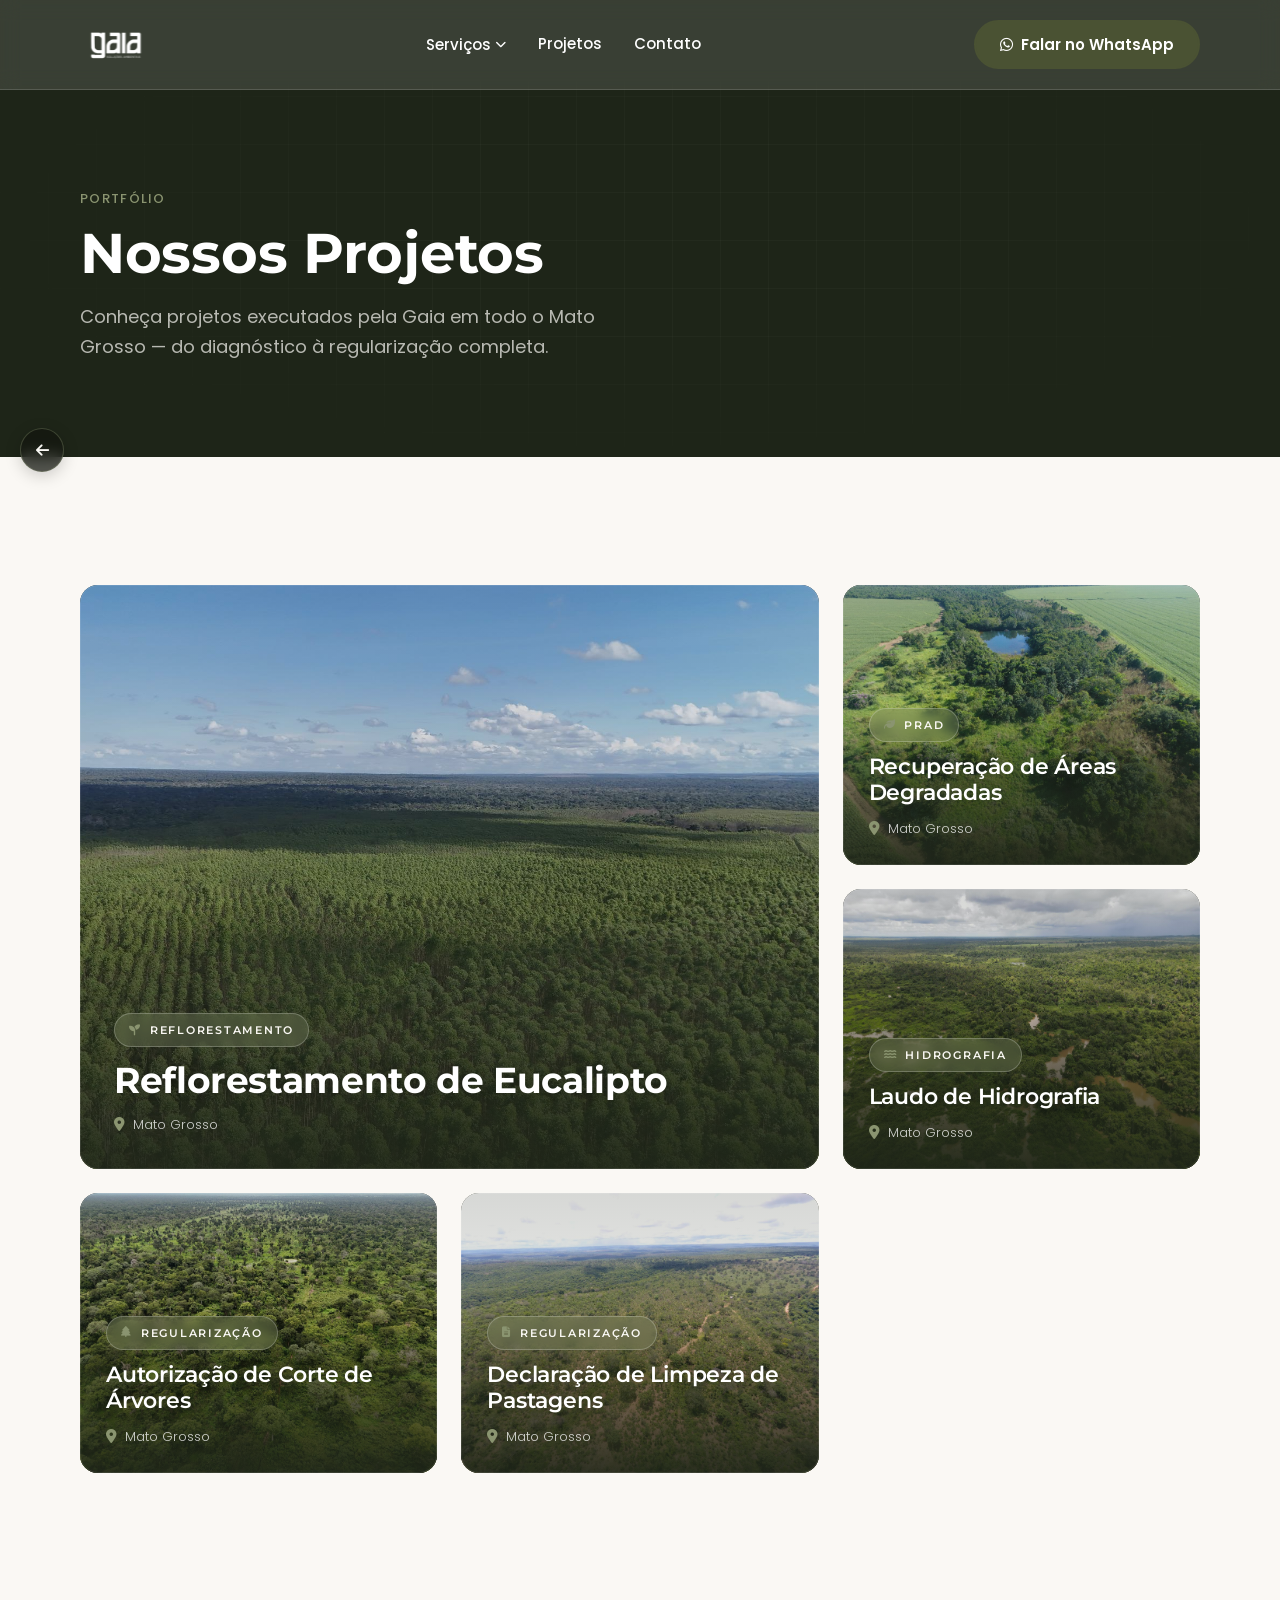
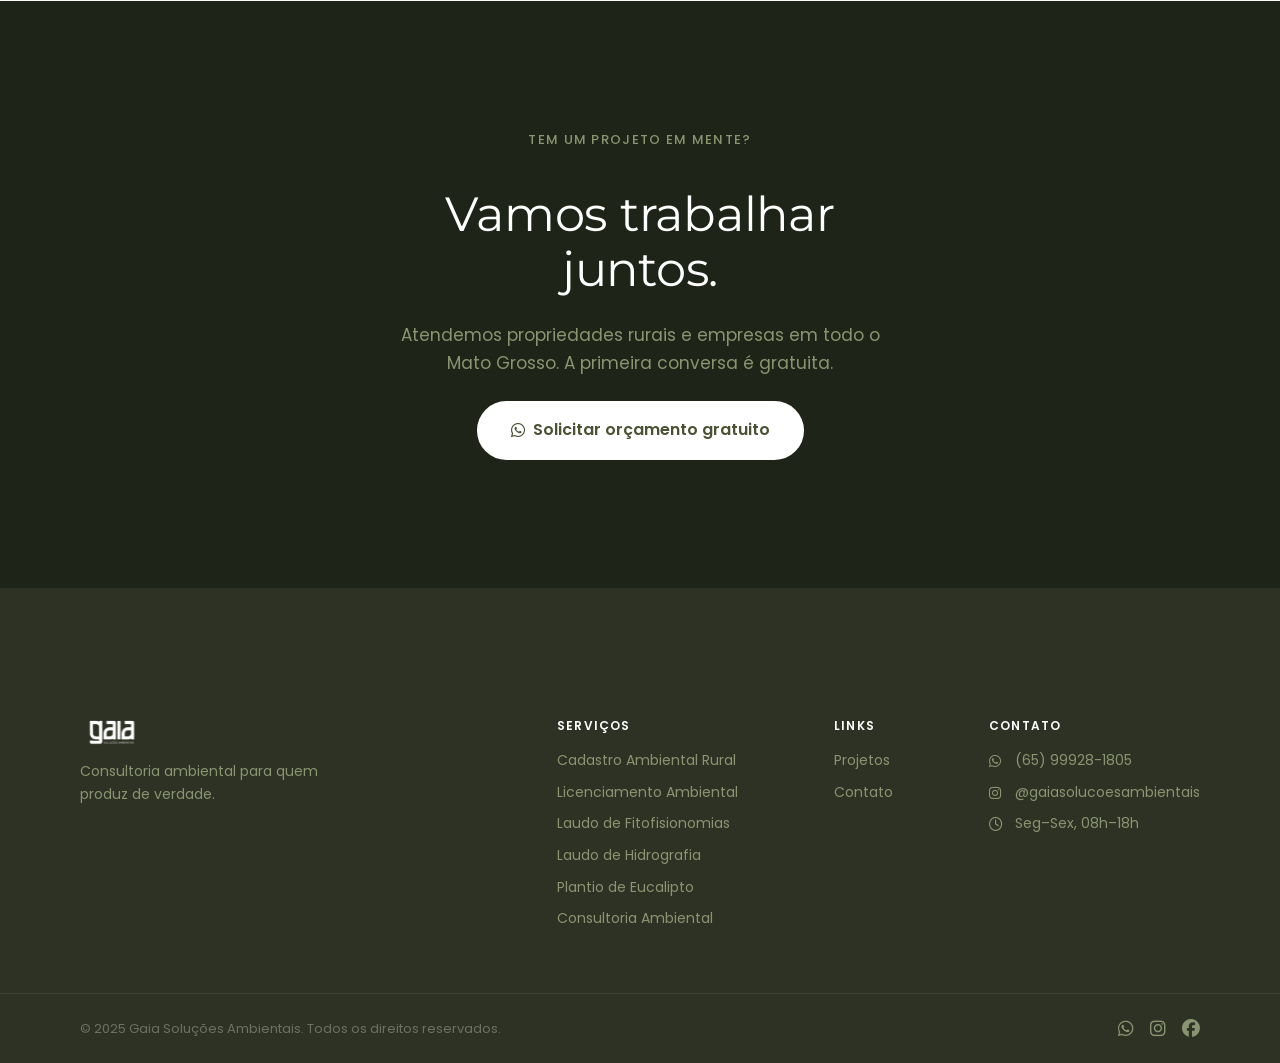
==== projetos/index.html @ d5e7cc8a "Projetos: botão flutuante de voltar em todas as páginas de projeto Co-Authored-By: Claude Sonnet 4.6" ====
<!DOCTYPE html>
<html lang="pt-br">
<head>
  <meta charset="UTF-8">
  <meta name="viewport" content="width=device-width, initial-scale=1.0">
  <meta name="description" content="Projetos executados pela Gaia Soluções Ambientais — CAR, PRAD, laudos, reflorestamento e licenciamento ambiental em Mato Grosso.">
  <title>Projetos — Gaia Soluções Ambientais</title>

  <link rel="preconnect" href="https://fonts.googleapis.com">
  <link rel="preconnect" href="https://fonts.gstatic.com" crossorigin>
  <link href="https://unpkg.com/aos@2.3.1/dist/aos.css" rel="stylesheet">
  <link rel="stylesheet" href="https://cdnjs.cloudflare.com/ajax/libs/font-awesome/6.5.0/css/all.min.css">
  <link rel="stylesheet" href="../Css/fonts.css">
  <link rel="stylesheet" href="../Css/variables.css">
  <link rel="stylesheet" href="../Css/style.css">
  <link rel="stylesheet" href="../Css/responsivo.css">
  <link rel="stylesheet" href="projeto.css">
  <link rel="icon" href="../Imagens/Logo/favicon.png" type="image/png">
</head>
<body>

  <a href="/#projetos" class="btn-back" id="btnBack" aria-label="Voltar"><i class="fa-solid fa-arrow-left"></i></a>

  <!-- NAVBAR -->
  <header class="navbar" id="navbar">
    <div class="navbar__container">
      <a href="../" class="navbar__logo" aria-label="Gaia Soluções Ambientais — página inicial">
        <img src="../Imagens/Logo/Logo Branca - Svg.svg" alt="Gaia Soluções Ambientais" class="navbar__logo-img">
      </a>
      <nav class="navbar__nav" aria-label="Navegação principal">
        <ul class="navbar__links">
          <li class="navbar__item navbar__item--dropdown">
            <button class="navbar__link navbar__link--dropdown" aria-expanded="false" aria-haspopup="true">
              Serviços <i class="fa-solid fa-chevron-down navbar__chevron" aria-hidden="true"></i>
            </button>
            <ul class="navbar__dropdown" role="menu">
              <li><a href="https://wa.me/5565999281805?text=Ol%C3%A1!%20Gostaria%20de%20solicitar%20um%20or%C3%A7amento%20para%20Cadastro%20Ambiental%20Rural." class="navbar__dropdown-link" role="menuitem" target="_blank" rel="noopener noreferrer">Cadastro Ambiental Rural</a></li>
              <li><a href="https://wa.me/5565999281805?text=Ol%C3%A1!%20Gostaria%20de%20solicitar%20um%20or%C3%A7amento%20para%20Licenciamento%20Ambiental." class="navbar__dropdown-link" role="menuitem" target="_blank" rel="noopener noreferrer">Licenciamento Ambiental</a></li>
              <li><a href="https://wa.me/5565999281805?text=Ol%C3%A1!%20Gostaria%20de%20solicitar%20um%20or%C3%A7amento%20para%20Laudo%20de%20Fitofisionomias." class="navbar__dropdown-link" role="menuitem" target="_blank" rel="noopener noreferrer">Laudo de Fitofisionomias</a></li>
              <li><a href="https://wa.me/5565999281805?text=Ol%C3%A1!%20Gostaria%20de%20solicitar%20um%20or%C3%A7amento%20para%20Laudo%20de%20Hidrografia." class="navbar__dropdown-link" role="menuitem" target="_blank" rel="noopener noreferrer">Laudo de Hidrografia</a></li>
              <li><a href="https://wa.me/5565999281805?text=Ol%C3%A1!%20Gostaria%20de%20solicitar%20um%20or%C3%A7amento%20para%20Plantio%20de%20Eucalipto." class="navbar__dropdown-link" role="menuitem" target="_blank" rel="noopener noreferrer">Plantio de Eucalipto</a></li>
              <li><a href="https://wa.me/5565999281805?text=Ol%C3%A1!%20Gostaria%20de%20solicitar%20um%20or%C3%A7amento%20para%20Consultoria%20Ambiental." class="navbar__dropdown-link" role="menuitem" target="_blank" rel="noopener noreferrer">Consultoria Ambiental</a></li>
            </ul>
          </li>
          <li class="navbar__item"><a href="/projetos/" class="navbar__link">Projetos</a></li>
          <li class="navbar__item"><a href="../contato/" class="navbar__link">Contato</a></li>
        </ul>
      </nav>
      <div class="navbar__actions">
        <a href="https://wa.me/5565999281805?text=Ol%C3%A1!%20Vim%20pelo%20site%20e%20gostaria%20de%20falar%20com%20um%20especialista."
           class="btn btn--primary navbar__cta" target="_blank" rel="noopener noreferrer" aria-label="Falar com especialista no WhatsApp">
          <i class="fa-brands fa-whatsapp" aria-hidden="true"></i> Falar no WhatsApp
        </a>
        <button class="navbar__mobile-btn" id="menuBtn" aria-label="Abrir menu" aria-expanded="false">
          <i class="fa-solid fa-bars" aria-hidden="true"></i>
        </button>
      </div>
    </div>
  </header>

  <!-- MOBILE MENU -->
  <div class="mobile-menu" id="mobileMenu" aria-hidden="true" role="dialog" aria-label="Menu de navegação">
    <div class="mobile-menu__header">
      <img src="../Imagens/Logo/Logo Branca - Svg.svg" alt="Gaia Soluções Ambientais" class="mobile-menu__logo">
      <button class="mobile-menu__close" id="closeBtn" aria-label="Fechar menu">
        <i class="fa-solid fa-xmark" aria-hidden="true"></i>
      </button>
    </div>
    <nav class="mobile-menu__nav">
      <ul class="mobile-menu__links">
        <li><a href="../" class="mobile-menu__link">Início</a></li>
        <li>
          <span class="mobile-menu__group-label">Serviços</span>
          <ul class="mobile-menu__sublinks">
            <li><a href="https://wa.me/5565999281805?text=Ol%C3%A1!%20Gostaria%20de%20solicitar%20um%20or%C3%A7amento%20para%20Cadastro%20Ambiental%20Rural." class="mobile-menu__sublink" target="_blank" rel="noopener noreferrer">Cadastro Ambiental Rural</a></li>
            <li><a href="https://wa.me/5565999281805?text=Ol%C3%A1!%20Gostaria%20de%20solicitar%20um%20or%C3%A7amento%20para%20Licenciamento%20Ambiental." class="mobile-menu__sublink" target="_blank" rel="noopener noreferrer">Licenciamento Ambiental</a></li>
            <li><a href="https://wa.me/5565999281805?text=Ol%C3%A1!%20Gostaria%20de%20solicitar%20um%20or%C3%A7amento%20para%20Laudo%20de%20Fitofisionomias." class="mobile-menu__sublink" target="_blank" rel="noopener noreferrer">Laudo de Fitofisionomias</a></li>
            <li><a href="https://wa.me/5565999281805?text=Ol%C3%A1!%20Gostaria%20de%20solicitar%20um%20or%C3%A7amento%20para%20Laudo%20de%20Hidrografia." class="mobile-menu__sublink" target="_blank" rel="noopener noreferrer">Laudo de Hidrografia</a></li>
            <li><a href="https://wa.me/5565999281805?text=Ol%C3%A1!%20Gostaria%20de%20solicitar%20um%20or%C3%A7amento%20para%20Plantio%20de%20Eucalipto." class="mobile-menu__sublink" target="_blank" rel="noopener noreferrer">Plantio de Eucalipto</a></li>
            <li><a href="https://wa.me/5565999281805?text=Ol%C3%A1!%20Gostaria%20de%20solicitar%20um%20or%C3%A7amento%20para%20Consultoria%20Ambiental." class="mobile-menu__sublink" target="_blank" rel="noopener noreferrer">Consultoria Ambiental</a></li>
          </ul>
        </li>
        <li><a href="/projetos/" class="mobile-menu__link">Projetos</a></li>
        <li><a href="../contato/" class="mobile-menu__link">Contato</a></li>
      </ul>
    </nav>
    <div class="mobile-menu__footer">
      <a href="https://wa.me/5565999281805?text=Ol%C3%A1!%20Vim%20pelo%20site%20e%20gostaria%20de%20falar%20com%20um%20especialista."
         class="btn btn--primary mobile-menu__cta" target="_blank" rel="noopener noreferrer">
        <i class="fa-brands fa-whatsapp" aria-hidden="true"></i> Falar no WhatsApp
      </a>
    </div>
  </div>
  <div class="overlay" id="overlay" aria-hidden="true"></div>

  <main>

    <!-- HERO DA PÁGINA -->
    <section class="page-hero" aria-label="Projetos">
      <div class="container page-hero__content">
        <p class="overline overline--light" data-aos="fade-down">Portfólio</p>
        <h1 class="page-hero__title" data-aos="fade-up" data-aos-delay="100">Nossos Projetos</h1>
        <p class="page-hero__sub" data-aos="fade-up" data-aos-delay="200">Conheça projetos executados pela Gaia em todo o Mato Grosso — do diagnóstico à regularização completa.</p>
      </div>
    </section>

    <!-- GRID DE PROJETOS -->
    <section class="projetos-pg" aria-label="Todos os projetos">
      <div class="container">

        <div class="projetos-pg__grid">

          <a href="reflorestamento-eucalipto/" class="proj-card proj-card--featured" data-aos="fade-up">
            <img class="proj-card__img"
                 src="../Imagens/Imagens Fornecidas/Levantamento Circunstaciado - Reflorestamento de Eucalipto.jpg"
                 alt="Levantamento Circunstaciado — Reflorestamento de Eucalipto"
                 loading="lazy">
            <div class="proj-card__overlay" aria-hidden="true"></div>
            <span class="proj-card__arrow" aria-hidden="true"><i class="fa-solid fa-arrow-up-right"></i></span>
            <div class="proj-card__body">
              <span class="proj-card__badge"><i class="fa-solid fa-seedling" aria-hidden="true"></i>Reflorestamento</span>
              <h2 class="proj-card__name">Reflorestamento de Eucalipto</h2>
              <span class="proj-card__loc"><i class="fa-solid fa-location-dot" aria-hidden="true"></i>Mato Grosso</span>
            </div>
          </a>

          <a href="recuperacao-areas-degradadas/" class="proj-card" data-aos="fade-up" data-aos-delay="80">
            <img class="proj-card__img"
                 src="../Imagens/Imagens Fornecidas/Recuperação de Áreas Degradadas.jpeg"
                 alt="Recuperação de Áreas Degradadas"
                 loading="lazy">
            <div class="proj-card__overlay" aria-hidden="true"></div>
            <span class="proj-card__arrow" aria-hidden="true"><i class="fa-solid fa-arrow-up-right"></i></span>
            <div class="proj-card__body">
              <span class="proj-card__badge"><i class="fa-solid fa-leaf" aria-hidden="true"></i>PRAD</span>
              <h2 class="proj-card__name">Recuperação de Áreas Degradadas</h2>
              <span class="proj-card__loc"><i class="fa-solid fa-location-dot" aria-hidden="true"></i>Mato Grosso</span>
            </div>
          </a>

          <a href="laudo-hidrografia/" class="proj-card" data-aos="fade-up" data-aos-delay="160">
            <img class="proj-card__img"
                 src="../Imagens/Imagens Fornecidas/Laudo de hidrografias.JPG"
                 alt="Laudo de Hidrografia"
                 loading="lazy">
            <div class="proj-card__overlay" aria-hidden="true"></div>
            <span class="proj-card__arrow" aria-hidden="true"><i class="fa-solid fa-arrow-up-right"></i></span>
            <div class="proj-card__body">
              <span class="proj-card__badge"><i class="fa-solid fa-water" aria-hidden="true"></i>Hidrografia</span>
              <h2 class="proj-card__name">Laudo de Hidrografia</h2>
              <span class="proj-card__loc"><i class="fa-solid fa-location-dot" aria-hidden="true"></i>Mato Grosso</span>
            </div>
          </a>

          <a href="autorizacao-corte-arvores/" class="proj-card" data-aos="fade-up" data-aos-delay="240">
            <img class="proj-card__img"
                 src="../Imagens/Imagens Fornecidas/Autorização de Corte de Árvores Isoladas.JPG"
                 alt="Autorização de Corte de Árvores Isoladas"
                 loading="lazy">
            <div class="proj-card__overlay" aria-hidden="true"></div>
            <span class="proj-card__arrow" aria-hidden="true"><i class="fa-solid fa-arrow-up-right"></i></span>
            <div class="proj-card__body">
              <span class="proj-card__badge"><i class="fa-solid fa-tree" aria-hidden="true"></i>Regularização</span>
              <h2 class="proj-card__name">Autorização de Corte de Árvores</h2>
              <span class="proj-card__loc"><i class="fa-solid fa-location-dot" aria-hidden="true"></i>Mato Grosso</span>
            </div>
          </a>

          <a href="declaracao-limpeza-pastagens/" class="proj-card" data-aos="fade-up" data-aos-delay="320">
            <img class="proj-card__img"
                 src="../Imagens/Imagens Fornecidas/Declaração de Limpeza de Pastagens.JPG"
                 alt="Declaração de Limpeza de Pastagens"
                 loading="lazy">
            <div class="proj-card__overlay" aria-hidden="true"></div>
            <span class="proj-card__arrow" aria-hidden="true"><i class="fa-solid fa-arrow-up-right"></i></span>
            <div class="proj-card__body">
              <span class="proj-card__badge"><i class="fa-solid fa-file-lines" aria-hidden="true"></i>Regularização</span>
              <h2 class="proj-card__name">Declaração de Limpeza de Pastagens</h2>
              <span class="proj-card__loc"><i class="fa-solid fa-location-dot" aria-hidden="true"></i>Mato Grosso</span>
            </div>
          </a>

        </div>
      </div>
    </section>

    <!-- CTA -->
    <section class="cta-final" aria-label="Entre em contato">
      <div class="cta-final__bg" aria-hidden="true"></div>
      <div class="container cta-final__content" data-aos="fade-up">
        <p class="overline overline--light">Tem um projeto em mente?</p>
        <h2 class="cta-final__title">Vamos trabalhar<br>juntos.</h2>
        <p class="cta-final__sub">Atendemos propriedades rurais e empresas em todo o Mato Grosso. A primeira conversa é gratuita.</p>
        <a href="https://wa.me/5565999281805?text=Ol%C3%A1!%20Vim%20pelo%20site%20e%20gostaria%20de%20solicitar%20um%20or%C3%A7amento."
           class="btn btn--white btn--lg" target="_blank" rel="noopener noreferrer">
          <i class="fa-brands fa-whatsapp" aria-hidden="true"></i>
          Solicitar orçamento gratuito
        </a>
      </div>
    </section>

  </main>

  <!-- FOOTER -->
  <footer class="footer">
    <div class="container footer__container">
      <div class="footer__brand">
        <img src="../Imagens/Logo/Logo Branca - Svg.svg" alt="Gaia Soluções Ambientais" class="footer__logo">
        <p class="footer__brand-desc">Consultoria ambiental para quem produz de verdade.</p>
      </div>
      <nav class="footer__nav" aria-label="Links do rodapé">
        <div class="footer__col">
          <h4 class="footer__col-title">Serviços</h4>
          <ul class="footer__links">
            <li><a href="https://wa.me/5565999281805" class="footer__link">Cadastro Ambiental Rural</a></li>
            <li><a href="https://wa.me/5565999281805" class="footer__link">Licenciamento Ambiental</a></li>
            <li><a href="https://wa.me/5565999281805" class="footer__link">Laudo de Fitofisionomias</a></li>
            <li><a href="https://wa.me/5565999281805" class="footer__link">Laudo de Hidrografia</a></li>
            <li><a href="https://wa.me/5565999281805" class="footer__link">Plantio de Eucalipto</a></li>
            <li><a href="https://wa.me/5565999281805" class="footer__link">Consultoria Ambiental</a></li>
          </ul>
        </div>
        <div class="footer__col">
          <h4 class="footer__col-title">Links</h4>
          <ul class="footer__links">
            <li><a href="/projetos/" class="footer__link">Projetos</a></li>
            <li><a href="../contato/" class="footer__link">Contato</a></li>
          </ul>
        </div>
        <div class="footer__col">
          <h4 class="footer__col-title">Contato</h4>
          <ul class="footer__links">
            <li><a href="https://wa.me/5565999281805" class="footer__link" target="_blank" rel="noopener noreferrer"><i class="fa-brands fa-whatsapp"></i> (65) 99928-1805</a></li>
            <li><a href="https://instagram.com/gaiasolucoesambientais" class="footer__link" target="_blank" rel="noopener noreferrer"><i class="fa-brands fa-instagram"></i> @gaiasolucoesambientais</a></li>
            <li><span class="footer__link"><i class="fa-regular fa-clock"></i> Seg–Sex, 08h–18h</span></li>
          </ul>
        </div>
      </nav>
    </div>
    <div class="footer__bottom">
      <div class="container footer__bottom-container">
        <p class="footer__copy">© 2025 Gaia Soluções Ambientais. Todos os direitos reservados.</p>
        <div class="footer__social">
          <a href="https://wa.me/5565999281805" class="footer__social-link" aria-label="WhatsApp" target="_blank" rel="noopener noreferrer"><i class="fa-brands fa-whatsapp"></i></a>
          <a href="https://instagram.com/gaiasolucoesambientais" class="footer__social-link" aria-label="Instagram" target="_blank" rel="noopener noreferrer"><i class="fa-brands fa-instagram"></i></a>
          <a href="https://facebook.com/gaiasolucoesambientais" class="footer__social-link" aria-label="Facebook" target="_blank" rel="noopener noreferrer"><i class="fa-brands fa-facebook"></i></a>
        </div>
      </div>
    </div>
  </footer>

  <script src="https://unpkg.com/aos@2.3.1/dist/aos.js"></script>
  <script src="../Js/menu.js"></script>
  <script>
    var btnBack = document.getElementById('btnBack');
    if (btnBack && history.length > 1) {
      btnBack.addEventListener('click', function(e) { e.preventDefault(); history.back(); });
    }
    AOS.init({ duration: 800, easing: 'ease-out', once: true, offset: 60 });
    const navbar = document.getElementById('navbar');
    window.addEventListener('scroll', () => {
      navbar.classList.toggle('scrolled', window.scrollY > 80);
    }, { passive: true });
    const dropdownItem = document.querySelector('.navbar__item--dropdown');
    const dropdownBtn  = document.querySelector('.navbar__link--dropdown');
    if (dropdownBtn) {
      dropdownBtn.addEventListener('click', () => {
        const isOpen = dropdownItem.classList.toggle('open');
        dropdownBtn.setAttribute('aria-expanded', String(isOpen));
      });
      document.addEventListener('click', (e) => {
        if (!dropdownItem.contains(e.target)) {
          dropdownItem.classList.remove('open');
          dropdownBtn.setAttribute('aria-expanded', 'false');
        }
      });
    }
  </script>
</body>
</html>
---- Css/fonts.css ----
@import url('https://fonts.googleapis.com/css2?family=Montserrat:wght@400;600;700&family=Poppins:wght@400;500;600&display=swap');

/*
  --font-display: "Montserrat", system-ui, sans-serif;
  --font-body:    "Poppins", system-ui, sans-serif;
*/
---- Css/variables.css ----
:root {
  /* GREENS */
  --color-forest:  #1E2518;
  --color-deep:    #2E3224;
  --color-primary: #4A5233;
  --color-mid:     #5D6640;
  --color-sage:    #8A9470;

  /* WARM NEUTRALS */
  --color-stone: #FAF8F4;
  --color-sand:  #F0EBE1;
  --color-earth: #D4C9B8;
  --color-bark:  #77604B;

  /* FUNCTIONAL */
  --color-white: #FFFFFF;
  --color-ink:   #1A1A18;
  --color-mist:  #6B7163;

  /* TYPOGRAPHY */
  --font-display: "Montserrat", system-ui, sans-serif;
  --font-body:    "Poppins", system-ui, sans-serif;

  /* TYPE SCALE */
  --text-h1:   clamp(3.2rem, 5.5vw, 5.6rem);
  --text-h2:   clamp(2.8rem, 4vw, 4.8rem);
  --text-h3:   clamp(2rem, 3vw, 3.2rem);
  --text-h4:   clamp(1.6rem, 1.8vw, 2rem);
  --text-body: clamp(1.5rem, 1.6vw, 1.7rem);
  --text-sm:   1.3rem;
  --text-btn:  1.5rem;

  /* FONT WEIGHTS */
  --weight-regular:  400;
  --weight-medium:   500;
  --weight-semibold: 600;

  /* LINE HEIGHTS */
  --leading-display: 1.15;
  --leading-body:    1.65;
  --leading-ui:      1.4;

  /* LETTER SPACING */
  --tracking-tight:    -0.01em;
  --tracking-snug:     -0.005em;
  --tracking-overline:  0.10em;

  /* SPACING */
  --space-2xs: 0.4rem;
  --space-xs:  0.8rem;
  --space-sm:  1.2rem;
  --space-md:  1.6rem;
  --space-lg:  2.4rem;
  --space-xl:  3.2rem;
  --space-2xl: 4.8rem;
  --space-3xl: 6.4rem;
  --space-4xl: 9.6rem;
  --space-5xl: 12.8rem;

  /* LAYOUT */
  --container-max: 128rem;
  --container-pad: 2.4rem;

  /* BORDER RADIUS */
  --radius-sm:   0.4rem;
  --radius-md:   0.8rem;
  --radius-lg:   1.6rem;
  --radius-pill: 100rem;

  /* SHADOWS */
  --shadow-sm: 0 1px 3px rgba(30, 37, 24, 0.08), 0 1px 2px rgba(30, 37, 24, 0.06);
  --shadow-md: 0 4px 12px rgba(30, 37, 24, 0.10), 0 2px 4px rgba(30, 37, 24, 0.06);
  --shadow-lg: 0 10px 24px rgba(30, 37, 24, 0.12), 0 4px 6px rgba(30, 37, 24, 0.06);

  /* TRANSITIONS */
  --transition-fast: 150ms ease;
  --transition-base: 250ms ease;
  --transition-slow: 400ms ease;
}
---- Css/style.css ----
/* ===================================
   RESET & BASE
=================================== */
*, *::before, *::after {
  box-sizing: border-box;
  margin: 0;
  padding: 0;
}

html {
  font-size: 62.5%;
  scroll-behavior: smooth;
}

body {
  font-family: var(--font-body);
  font-size: var(--text-body);
  color: var(--color-ink);
  background-color: var(--color-white);
  line-height: var(--leading-body);
  -webkit-font-smoothing: antialiased;
  /* clip (em vez de hidden) evita que o body vire um container de scroll,
     o que quebrava o position:fixed do header em alguns navegadores mobile */
  overflow-x: clip;
}

body.no-scroll {
  overflow: hidden;
}

img {
  display: block;
  max-width: 100%;
}

ul, ol {
  list-style: none;
}

a {
  text-decoration: none;
  color: inherit;
}

button {
  border: none;
  background: none;
  cursor: pointer;
  font-family: inherit;
}

/* ===================================
   LAYOUT
=================================== */
.container {
  width: 100%;
  max-width: var(--container-max);
  margin-inline: auto;
  padding-inline: var(--container-pad);
}

/* ===================================
   UTILITIES
=================================== */
.overline {
  font-family: var(--font-body);
  font-size: 1.15rem;
  font-weight: var(--weight-medium);
  color: var(--color-mid);
  text-transform: uppercase;
  letter-spacing: var(--tracking-overline);
  display: block;
  margin-bottom: var(--space-sm);
}

.overline--light {
  color: var(--color-sage);
}

.section-header {
  margin-bottom: var(--space-3xl);
}

.section-header .overline {
  display: inline-flex;
  align-items: center;
  gap: 1rem;
  margin-bottom: 1.8rem;
}

.section-header .overline::before {
  content: "";
  width: 2.8rem;
  height: 2px;
  background: var(--color-sage);
  flex-shrink: 0;
}

.section-header h2 {
  font-family: var(--font-display);
  font-size: var(--text-h2);
  font-weight: var(--weight-regular);
  color: var(--color-deep);
  letter-spacing: var(--tracking-snug);
  line-height: var(--leading-display);
  margin-bottom: var(--space-md);
}

.section-header__sub {
  font-size: var(--text-body);
  color: var(--color-mist);
  line-height: var(--leading-body);
  max-width: 52rem;
}

/* ===================================
   BUTTONS
=================================== */
.btn {
  display: inline-flex;
  align-items: center;
  gap: var(--space-xs);
  font-family: var(--font-body);
  font-size: 1.4rem;
  font-weight: var(--weight-semibold);
  line-height: var(--leading-ui);
  border-radius: var(--radius-pill);
  padding: 1.1rem 2rem;
  cursor: pointer;
  transition:
    transform var(--transition-fast),
    box-shadow var(--transition-fast),
    background var(--transition-fast),
    border-color var(--transition-fast),
    color var(--transition-fast);
  white-space: nowrap;
  border: 2px solid transparent;
}

.btn:hover {
  transform: translateY(-2px);
}

.btn:active {
  transform: translateY(0);
}

.btn--primary {
  background: var(--color-primary);
  color: var(--color-white);
  border-color: var(--color-primary);
}

.btn--primary:hover {
  background: var(--color-deep);
  border-color: var(--color-deep);
  box-shadow: var(--shadow-md);
}

.btn--white {
  background: var(--color-white);
  color: var(--color-primary);
  border-color: var(--color-white);
}

.btn--white:hover {
  background: var(--color-stone);
  box-shadow: var(--shadow-md);
}

.btn--outline {
  background: transparent;
  color: var(--color-primary);
  border-color: var(--color-primary);
}

.btn--outline:hover {
  background: var(--color-primary);
  color: var(--color-white);
  box-shadow: var(--shadow-md);
}

.btn--lg {
  padding: 1.4rem 2.6rem;
  font-size: 1.5rem;
}

/* DS3: efeito shimmer metálico */
.btn--shimmer {
  position: relative;
  overflow: hidden;
}

.btn--shimmer::after {
  content: '';
  position: absolute;
  top: -50%;
  left: -60%;
  width: 30%;
  height: 200%;
  background: linear-gradient(
    to right,
    rgba(255, 255, 255, 0) 0%,
    rgba(255, 255, 255, 0.25) 50%,
    rgba(255, 255, 255, 0) 100%
  );
  transform: rotate(30deg);
  animation: shimmerSweep 4s infinite ease-in-out;
  pointer-events: none;
}

@keyframes shimmerSweep {
  0%   { left: -60%; }
  15%  { left: 130%; }
  100% { left: 130%; }
}

/* DS3: seta animada nos botões */
.btn--arrow-anim {
  display: inline-flex;
  align-items: center;
  gap: var(--space-xs);
}

.btn--arrow-anim i {
  transition: transform var(--transition-fast);
}

.btn--arrow-anim:hover i {
  transform: translateX(4px);
}

/* ===================================
   NAVBAR
=================================== */
.navbar {
  position: fixed;
  top: 0;
  left: 0;
  right: 0;
  z-index: 100;
  background: rgba(255, 255, 255, 0.12);
  backdrop-filter: blur(10px);
  -webkit-backdrop-filter: blur(10px);
  border-bottom: 1px solid rgba(255, 255, 255, 0.15);
  transition: background var(--transition-slow), box-shadow var(--transition-slow), border-color var(--transition-slow);
  /* Promove a barra para uma camada própria de GPU: repaint em sincronia
     com o scroll e evita o flicker/sumiço dos ícones sob o backdrop-filter */
  transform: translateZ(0);
  will-change: transform;
}

.navbar.scrolled {
  background: var(--color-deep);
  border-bottom-color: transparent;
  box-shadow: var(--shadow-md);
  /* Fundo já é opaco aqui — desligar o blur economiza GPU e remove o glitch */
  backdrop-filter: none;
  -webkit-backdrop-filter: none;
}

.navbar__container {
  display: flex;
  align-items: center;
  justify-content: space-between;
  padding: 2rem var(--container-pad);
  max-width: var(--container-max);
  margin-inline: auto;
}

.navbar__logo-img {
  height: 3.6rem;
  width: auto;
}

.navbar__nav {
  display: none;
}

.navbar__links {
  display: flex;
  align-items: center;
  gap: var(--space-xl);
}

.navbar__item {
  position: relative;
}

.navbar__link {
  font-size: 1.5rem;
  font-weight: var(--weight-medium);
  color: var(--color-white);
  cursor: pointer;
  display: flex;
  align-items: center;
  gap: var(--space-2xs);
  transition: color var(--transition-fast);
  background: none;
  border: none;
  padding: 0;
}

.navbar__link:hover {
  color: var(--color-sage);
}

.navbar__chevron {
  font-size: 1.1rem;
  transition: transform var(--transition-base);
}

.navbar__item--dropdown.open .navbar__chevron {
  transform: rotate(180deg);
}

.navbar__dropdown {
  position: absolute;
  top: 100%;
  left: 50%;
  transform: translateX(-50%) translateY(0.8rem);
  background: var(--color-white);
  border-radius: var(--radius-md);
  box-shadow: var(--shadow-lg);
  min-width: 26rem;
  opacity: 0;
  pointer-events: none;
  transition: opacity var(--transition-base), transform var(--transition-base);
  overflow: hidden;
  border: 1px solid var(--color-earth);
  padding-top: 1.6rem; /* espaço visual sem quebrar o hover */
}

.navbar__item--dropdown:hover .navbar__dropdown,
.navbar__item--dropdown.open .navbar__dropdown {
  opacity: 1;
  pointer-events: all;
  transform: translateX(-50%) translateY(0);
}

.navbar__item--dropdown:hover .navbar__chevron {
  transform: rotate(180deg);
}

.navbar__dropdown-link {
  display: block;
  padding: 1.2rem 2rem;
  font-size: 1.4rem;
  font-weight: var(--weight-medium);
  color: var(--color-ink);
  transition: background var(--transition-fast), color var(--transition-fast);
}

.navbar__dropdown-link:hover {
  background: var(--color-sand);
  color: var(--color-primary);
}

.navbar__dropdown li + li .navbar__dropdown-link {
  border-top: 1px solid var(--color-earth);
}

.navbar__actions {
  display: flex;
  align-items: center;
  gap: var(--space-md);
}

.navbar__mobile-btn {
  color: var(--color-white);
  font-size: 2.2rem;
  display: flex;
  align-items: center;
  justify-content: center;
  padding: var(--space-xs);
  transition: color var(--transition-fast);
}

.navbar__mobile-btn:hover {
  color: var(--color-sage);
}

.navbar__cta {
  display: none;
}

/* ===================================
   MOBILE MENU
=================================== */
.mobile-menu {
  position: fixed;
  top: 0;
  right: 0;
  bottom: 0;
  width: 85%;
  max-width: 36rem;
  background: var(--color-deep);
  z-index: 200;
  transform: translateX(100%);
  transition: transform var(--transition-slow);
  display: flex;
  flex-direction: column;
  overflow-y: auto;
}

.mobile-menu.active {
  transform: translateX(0);
}

.mobile-menu__header {
  display: flex;
  align-items: center;
  justify-content: space-between;
  padding: 2rem 2.4rem;
  border-bottom: 1px solid rgba(255, 255, 255, 0.08);
  flex-shrink: 0;
}

.mobile-menu__logo {
  height: 3.2rem;
  width: auto;
}

.mobile-menu__close {
  color: var(--color-white);
  font-size: 2rem;
  padding: var(--space-xs);
  display: flex;
  align-items: center;
  justify-content: center;
  border-radius: var(--radius-sm);
  transition: color var(--transition-fast);
}

.mobile-menu__close:hover {
  color: var(--color-sage);
}

.mobile-menu__nav {
  flex: 1;
  padding: var(--space-lg);
  overflow-y: auto;
}

.mobile-menu__links {
  display: flex;
  flex-direction: column;
  gap: var(--space-2xs);
}

.mobile-menu__link {
  font-size: 1.6rem;
  font-weight: var(--weight-medium);
  color: var(--color-white);
  padding: 1.2rem var(--space-sm);
  border-radius: var(--radius-sm);
  transition: background var(--transition-fast);
  display: block;
}

.mobile-menu__link:hover {
  background: rgba(255, 255, 255, 0.07);
}

.mobile-menu__group-label {
  font-size: 1.1rem;
  font-weight: var(--weight-medium);
  color: var(--color-sage);
  text-transform: uppercase;
  letter-spacing: var(--tracking-overline);
  padding: var(--space-lg) var(--space-sm) var(--space-xs);
  display: block;
}

.mobile-menu__sublinks {
  display: flex;
  flex-direction: column;
}

.mobile-menu__sublink {
  font-size: 1.5rem;
  color: rgba(255, 255, 255, 0.65);
  padding: 1rem var(--space-md);
  border-radius: var(--radius-sm);
  transition: background var(--transition-fast), color var(--transition-fast);
  display: block;
}

.mobile-menu__sublink:hover {
  background: rgba(255, 255, 255, 0.07);
  color: var(--color-white);
}

.mobile-menu__footer {
  padding: var(--space-lg);
  border-top: 1px solid rgba(255, 255, 255, 0.08);
  flex-shrink: 0;
}

.mobile-menu__cta {
  width: 100%;
  justify-content: center;
}

/* ===================================
   OVERLAY
=================================== */
.overlay {
  position: fixed;
  inset: 0;
  background: rgba(0, 0, 0, 0.45);
  backdrop-filter: blur(2px);
  z-index: 150;
  opacity: 0;
  pointer-events: none;
  transition: opacity var(--transition-slow);
}

.overlay.active {
  opacity: 1;
  pointer-events: all;
}

/* ===================================
   HERO
=================================== */
.hero {
  position: relative;
  min-height: 90dvh;
  display: flex;
  align-items: center;
}

.hero__bg {
  position: absolute;
  inset: 0;
  z-index: 0;
}

.hero__video {
  width: 100%;
  height: 100%;
  object-fit: cover;
  object-position: center;
}

.hero__overlay {
  position: absolute;
  inset: 0;
  background:
    linear-gradient(
      180deg,
      rgba(18, 22, 15, 0.55) 0%,
      rgba(18, 22, 15, 0.15) 40%,
      rgba(18, 22, 15, 0.80) 100%
    ),
    linear-gradient(
      105deg,
      rgba(18, 22, 15, 0.95) 0%,
      rgba(18, 22, 15, 0.55) 55%,
      rgba(30, 37, 24, 0.20) 100%
    );
}

/* DS3: grid overlay decorativo sobre o vídeo */
.hero__bg-grid {
  position: absolute;
  inset: 0;
  background-image:
    linear-gradient(rgba(255, 255, 255, 0.018) 1px, transparent 1px),
    linear-gradient(90deg, rgba(255, 255, 255, 0.018) 1px, transparent 1px);
  background-size: 50px 50px;
  pointer-events: none;
  mask-image: radial-gradient(ellipse at 30% 50%, black 30%, transparent 80%);
  -webkit-mask-image: radial-gradient(ellipse at 30% 50%, black 30%, transparent 80%);
}

.hero__content {
  position: relative;
  z-index: 1;
  padding-top: 20rem;
  padding-bottom: 5rem;
}

.hero__content .overline {
  color: var(--color-sage);
}

.hero__title {
  font-family: var(--font-display);
  font-size: var(--text-h1);
  font-weight: var(--weight-regular);
  color: var(--color-white);
  letter-spacing: var(--tracking-tight);
  line-height: var(--leading-display);
  margin-bottom: var(--space-md);
  max-width: 72rem;
  text-wrap: balance;
}

.hero__subtitle {
  font-size: var(--text-body);
  color: rgba(255, 255, 255, 0.72);
  line-height: var(--leading-body);
  margin-bottom: var(--space-xl);
  max-width: 52rem;
}

/* Eyebrow com traço de acento — discreto no mobile */
.hero__eyebrow {
  display: inline-flex;
  align-items: center;
  gap: var(--space-xs);
  font-size: 1.15rem;
  opacity: 0.7;
}

.hero__eyebrow::before {
  content: "";
  width: 2rem;
  height: 1px;
  background: var(--color-sage);
}

/* DS3: palavra-chave com gradiente premium */
.hero__accent {
  background: linear-gradient(135deg, var(--color-sage) 0%, var(--color-stone) 100%);
  -webkit-background-clip: text;
  -webkit-text-fill-color: transparent;
  background-clip: text;
  white-space: nowrap;
  text-shadow: none;
}

/* Grupo de ações: CTA + link secundário (sempre lado a lado) */
.hero__actions {
  display: flex;
  align-items: center;
  flex-wrap: nowrap;
  gap: var(--space-sm);
}

/* CTA compacto no mobile p/ caber lado a lado com o link */
.hero__cta {
  flex-shrink: 0;
  padding: 1.1rem 1.8rem;
  font-size: 1.3rem;
}

.hero__scroll-link {
  display: inline-flex;
  align-items: center;
  gap: var(--space-xs);
  font-size: 1.4rem;
  font-weight: var(--weight-medium);
  color: var(--color-white);
  white-space: nowrap;
  transition: color var(--transition-fast);
}

.hero__scroll-link i {
  font-size: 1.2rem;
  transition: transform var(--transition-base);
}

.hero__scroll-link:hover {
  color: var(--color-sage);
}

.hero__scroll-link:hover i {
  transform: translateY(3px);
}

/* Micro-prova de conversão */
.hero__trust {
  display: inline-flex;
  align-items: center;
  gap: var(--space-xs);
  margin-top: var(--space-lg);
  font-size: 1.3rem;
  color: rgba(255, 255, 255, 0.7);
}

.hero__trust i {
  color: var(--color-sage);
  font-size: 1.5rem;
}

/* DS3: badge flutuante de prova social */
.hero__float-badge {
  position: absolute;
  bottom: var(--space-2xl);
  right: var(--container-pad);
  display: inline-flex;
  align-items: center;
  gap: var(--space-sm);
  background: rgba(28, 34, 22, 0.72);
  backdrop-filter: blur(12px);
  -webkit-backdrop-filter: blur(12px);
  border: 1px solid rgba(255, 255, 255, 0.08);
  border-radius: var(--radius-pill);
  padding: var(--space-sm) var(--space-lg);
  color: var(--color-stone);
  font-size: 1.3rem;
  font-weight: var(--weight-medium);
  z-index: 2;
  box-shadow: 0 8px 20px rgba(0, 0, 0, 0.35);
}

.hero__float-badge i {
  color: var(--color-sage);
  font-size: 1.4rem;
}

.hero__float-badge-pulse {
  width: 8px;
  height: 8px;
  border-radius: 50%;
  background: var(--color-sage);
  box-shadow: 0 0 8px var(--color-sage);
  animation: pulseGlow 1.5s infinite alternate;
  flex-shrink: 0;
}

@keyframes pulseGlow {
  0%   { transform: scale(0.8); opacity: 0.5; }
  100% { transform: scale(1.3); opacity: 1; }
}

/* Entrada escalonada */
@keyframes heroReveal {
  from { opacity: 0; transform: translateY(1.6rem); }
  to   { opacity: 1; transform: translateY(0); }
}

.hero__content > * {
  opacity: 0;
  animation: heroReveal 0.7s cubic-bezier(0.22, 1, 0.36, 1) forwards;
}

.hero__eyebrow  { animation-delay: 0.05s; }
.hero__title    { animation-delay: 0.15s; }
.hero__subtitle { animation-delay: 0.30s; }
.hero__actions  { animation-delay: 0.42s; }
.hero__trust    { animation-delay: 0.54s; }

@media (prefers-reduced-motion: reduce) {
  .hero__content > * {
    opacity: 1;
    animation: none;
  }
}

/* ===================================
   NUMBERS
=================================== */
.numbers {
  background: var(--color-white);
  padding: var(--space-xl) 0;
  border-top: 1px solid rgba(46, 50, 36, 0.08);
  border-bottom: 1px solid rgba(46, 50, 36, 0.08);
}

.numbers__grid {
  display: grid;
  grid-template-columns: repeat(2, 1fr);
}

.numbers__item {
  text-align: center;
  padding: var(--space-lg) var(--space-xl);
  border-radius: var(--radius-md);
  border: 1px solid transparent;
  transition: background var(--transition-base), transform var(--transition-base),
              box-shadow var(--transition-base), border-color var(--transition-base);
}

.numbers__item:hover {
  background: rgba(138, 148, 112, 0.05);
  transform: translateY(-4px);
  box-shadow: 0 8px 24px rgba(30, 37, 24, 0.08);
  border-color: rgba(138, 148, 112, 0.28);
}

/* DS3: ícone circular acima do número */
.numbers__icon {
  width: 3.6rem;
  height: 3.6rem;
  border-radius: 50%;
  background: rgba(74, 82, 51, 0.08);
  border: 1px solid rgba(74, 82, 51, 0.15);
  display: flex;
  align-items: center;
  justify-content: center;
  color: var(--color-primary);
  font-size: 1.3rem;
  margin: 0 auto var(--space-sm);
  transition: background var(--transition-base), border-color var(--transition-base),
              transform var(--transition-fast), color var(--transition-base);
}

.numbers__item:hover .numbers__icon {
  background: rgba(138, 148, 112, 0.15);
  border-color: rgba(138, 148, 112, 0.45);
  color: var(--color-sage);
  transform: scale(1.18);
}

.numbers__value {
  font-family: var(--font-display);
  font-size: clamp(2.2rem, 2.8vw, 3rem);
  font-weight: var(--weight-semibold);
  color: var(--color-forest);
  letter-spacing: var(--tracking-snug);
  line-height: 1;
  display: block;
  margin-bottom: var(--space-2xs);
  transition: color var(--transition-base);
}

.numbers__item:hover .numbers__value {
  color: var(--color-primary);
}

.numbers__value span {
  color: var(--color-mid);
  font-weight: var(--weight-regular);
}

.numbers__label {
  font-size: 1.15rem;
  font-weight: var(--weight-medium);
  color: var(--color-mist);
  text-transform: uppercase;
  letter-spacing: var(--tracking-overline);
  line-height: var(--leading-ui);
}

/* ===================================
   SERVICES
=================================== */
.services {
  padding: var(--space-5xl) 0;
  background: var(--color-stone);
}

/* Scrollable track */
.services__track {
  display: flex;
  gap: var(--space-lg);
  overflow-x: auto;
  scroll-snap-type: x mandatory;
  scroll-behavior: smooth;
  scrollbar-width: none;
  -webkit-overflow-scrolling: touch;
  padding-bottom: var(--space-md);
}

.services__track::-webkit-scrollbar {
  display: none;
}

/* Nav bar: dots + arrows */
.services__nav {
  display: flex;
  align-items: center;
  justify-content: space-between;
  margin-top: var(--space-xl);
}

.services__dots {
  display: flex;
  align-items: center;
  gap: var(--space-sm);
}

.services__dot {
  width: 0.8rem;
  height: 0.8rem;
  border-radius: var(--radius-pill);
  background: rgba(74, 82, 51, 0.2);
  border: none;
  padding: 0;
  cursor: pointer;
  transition: width var(--transition-base), background var(--transition-base);
}

.services__dot--active {
  width: 2.4rem;
  background: var(--color-sage);
}

.services__arrows {
  display: flex;
  gap: var(--space-sm);
}

/* DS3: setas com borda sage */
.services__arrow {
  width: 4rem;
  height: 4rem;
  border-radius: 50%;
  border: 1px solid rgba(138, 148, 112, 0.3);
  background: transparent;
  color: var(--color-primary);
  display: flex;
  align-items: center;
  justify-content: center;
  cursor: pointer;
  font-size: 1.2rem;
  transition: background var(--transition-base), border-color var(--transition-base),
              color var(--transition-base), transform var(--transition-fast),
              opacity var(--transition-base);
}

.services__arrow:hover:not(:disabled) {
  background: var(--color-primary);
  border-color: var(--color-primary);
  color: var(--color-white);
  transform: scale(1.06);
}

.services__arrow:disabled {
  opacity: 0.25;
  cursor: not-allowed;
}

/* DS3: cards com borda sutil e radius maior */
.service-card {
  flex: 0 0 80%;
  scroll-snap-align: start;
  background: var(--color-white);
  border-radius: var(--radius-lg);
  border: 1px solid rgba(46, 50, 36, 0.09);
  overflow: hidden;
  box-shadow: 0 2px 8px rgba(30, 37, 24, 0.05);
  transition: transform var(--transition-base), box-shadow var(--transition-base),
              border-color var(--transition-base);
  display: flex;
  flex-direction: column;
}

.service-card:hover {
  transform: translateY(-4px);
  border-color: rgba(138, 148, 112, 0.4);
  box-shadow: 0 12px 30px rgba(30, 37, 24, 0.10);
}

.service-card__img-wrap {
  height: 22rem;
  overflow: hidden;
  flex-shrink: 0;
  position: relative;
}

.service-card__img-wrap::after {
  content: "";
  position: absolute;
  bottom: 0;
  left: 0;
  right: 0;
  height: 60%;
  background: linear-gradient(to top, rgba(30, 37, 24, 0.72) 0%, transparent 100%);
  pointer-events: none;
  z-index: 1;
}

.service-card__img {
  width: 100%;
  height: 100%;
  object-fit: cover;
  transition: transform var(--transition-slow);
}

.service-card:hover .service-card__img {
  transform: scale(1.05);
}

.service-card__body {
  padding: var(--space-lg) var(--space-lg) var(--space-xl);
  display: flex;
  flex-direction: column;
  gap: var(--space-sm);
  flex: 1;
}

/* DS3: categoria como badge flutuante sobre a imagem */
.service-card__category {
  position: absolute;
  bottom: var(--space-md);
  left: var(--space-md);
  z-index: 2;
  font-family: var(--font-body);
  font-size: 1.05rem;
  font-weight: var(--weight-semibold);
  text-transform: uppercase;
  letter-spacing: var(--tracking-overline);
  color: var(--color-white);
  background: rgba(138, 148, 112, 0.22);
  border: 1px solid rgba(138, 148, 112, 0.45);
  border-radius: var(--radius-pill);
  padding: 4px 12px;
  backdrop-filter: blur(6px);
  -webkit-backdrop-filter: blur(6px);
  display: inline-flex;
  align-items: center;
}

.service-card__title {
  font-family: var(--font-display);
  font-size: clamp(1.7rem, 2vw, 2rem);
  font-weight: var(--weight-semibold);
  color: var(--color-forest);
  line-height: var(--leading-display);
}

.service-card__desc {
  font-size: 1.35rem;
  color: var(--color-mist);
  line-height: var(--leading-body);
  flex: 1;
}

/* DS3: link com borda separadora e ícone à direita */
.service-card__link {
  display: inline-flex;
  align-items: center;
  gap: var(--space-xs);
  font-size: 1.3rem;
  font-weight: var(--weight-semibold);
  color: var(--color-sage);
  margin-top: var(--space-sm);
  padding-top: var(--space-sm);
  border-top: 1px solid rgba(46, 50, 36, 0.07);
  width: 100%;
  transition: color var(--transition-fast), gap var(--transition-fast);
}

.service-card__link:hover {
  color: var(--color-primary);
  gap: var(--space-sm);
}

.service-card__link i {
  font-size: 1.1rem;
  margin-left: auto;
  transition: transform var(--transition-fast);
}

.service-card:hover .service-card__link i {
  transform: translateX(3px);
}

/* ===================================
   ABOUT
=================================== */
.about {
  background: #12160F;
  padding: var(--space-5xl) 0;
  position: relative;
  overflow: hidden;
}

/* DS3: blobs de brilho animados */
.about__bg-glow {
  position: absolute;
  inset: 0;
  pointer-events: none;
  z-index: 0;
}

.about__bg-glow::before,
.about__bg-glow::after {
  content: "";
  position: absolute;
  width: 60vmax;
  height: 60vmax;
  border-radius: 50%;
  filter: blur(80px);
  opacity: 0.12;
  animation: aboutMoveGlow 25s infinite alternate ease-in-out;
}

.about__bg-glow::before {
  background: radial-gradient(circle, var(--color-primary) 0%, transparent 70%);
  top: -15%;
  right: -10%;
}

.about__bg-glow::after {
  background: radial-gradient(circle, var(--color-sage) 0%, transparent 70%);
  bottom: -15%;
  left: -10%;
  animation-duration: 30s;
  animation-delay: -5s;
}

@keyframes aboutMoveGlow {
  0%   { transform: translate(0, 0) scale(1); }
  100% { transform: translate(4vw, -4vh) scale(1.1); }
}

/* DS3: grid overlay decorativo */
.about__bg-grid {
  position: absolute;
  inset: 0;
  background-image:
    linear-gradient(rgba(255, 255, 255, 0.015) 1px, transparent 1px),
    linear-gradient(90deg, rgba(255, 255, 255, 0.015) 1px, transparent 1px);
  background-size: 50px 50px;
  pointer-events: none;
  z-index: 0;
  mask-image: radial-gradient(ellipse at 50% 50%, black 40%, transparent 85%);
  -webkit-mask-image: radial-gradient(ellipse at 50% 50%, black 40%, transparent 85%);
}

/* Floating leaves layer */
.about__leaves {
  position: absolute;
  inset: 0;
  pointer-events: none;
  overflow: hidden;
  z-index: 1;
}

.about__leaf {
  position: absolute;
  color: var(--color-sage);
  animation: leafFloat linear infinite;
}

.about__leaf--1 { font-size: 2.2rem; left:  4%; bottom: -6rem; animation-duration: 18s; animation-delay:   0s; }
.about__leaf--2 { font-size: 1.5rem; left: 13%; bottom: -6rem; animation-duration: 24s; animation-delay:  -6s; }
.about__leaf--3 { font-size: 3.0rem; left: 27%; bottom: -6rem; animation-duration: 15s; animation-delay: -10s; }
.about__leaf--4 { font-size: 1.8rem; left: 42%; bottom: -6rem; animation-duration: 21s; animation-delay:  -3s; }
.about__leaf--5 { font-size: 2.6rem; left: 57%; bottom: -6rem; animation-duration: 26s; animation-delay:  -8s; }
.about__leaf--6 { font-size: 1.4rem; left: 70%; bottom: -6rem; animation-duration: 20s; animation-delay: -14s; }
.about__leaf--7 { font-size: 2.8rem; left: 83%; bottom: -6rem; animation-duration: 17s; animation-delay:  -4s; }
.about__leaf--8 { font-size: 1.6rem; left: 93%; bottom: -6rem; animation-duration: 22s; animation-delay: -11s; }

@keyframes leafFloat {
  0%   { transform: translateY(0)      rotate(0deg)   translateX(0);    opacity: 0; }
  8%   { opacity: 0.14; }
  50%  { transform: translateY(-50vh)  rotate(200deg) translateX(3rem); opacity: 0.12; }
  92%  { opacity: 0.10; }
  100% { transform: translateY(-115vh) rotate(380deg) translateX(-2rem); opacity: 0; }
}

/* Layout — coluna única por padrão, duas colunas só no desktop */
.about__container {
  display: grid;
  grid-template-columns: 1fr;
  gap: var(--space-3xl);
  position: relative;
  z-index: 2;
}

/* Content side */
.about__content .overline {
  color: var(--color-sage);
  display: inline-flex;
  align-items: center;
  gap: 1rem;
}

.about__content .overline::before {
  content: "";
  width: 2.8rem;
  height: 2px;
  background: var(--color-sage);
  flex-shrink: 0;
}

.about__content h2 {
  font-family: var(--font-display);
  font-size: var(--text-h2);
  font-weight: var(--weight-semibold);
  color: var(--color-stone);
  letter-spacing: var(--tracking-snug);
  line-height: var(--leading-display);
  margin-bottom: var(--space-lg);
}

.about__content p:not(.overline) {
  font-size: var(--text-body);
  color: #A3AB95;
  line-height: var(--leading-body);
  max-width: 60rem;
}

.about__content p:not(.overline) + p:not(.overline) {
  margin-top: var(--space-md);
}

/* Pillar badges — DS3 style */
.about__pillars {
  display: flex;
  flex-wrap: wrap;
  gap: var(--space-sm);
  margin-top: var(--space-xl);
}

.about__pillar {
  display: inline-flex;
  align-items: center;
  gap: 6px;
  padding: 8px 16px;
  border-radius: var(--radius-pill);
  font-size: 1.2rem;
  font-weight: var(--weight-medium);
  text-transform: uppercase;
  letter-spacing: 0.08em;
  background: rgba(138, 148, 112, 0.1);
  border: 1px solid rgba(138, 148, 112, 0.2);
  color: var(--color-sage);
  font-family: var(--font-body);
  transition: background var(--transition-base), border-color var(--transition-base), color var(--transition-base);
  cursor: default;
}

.about__pillar i {
  font-size: 1.3rem;
}

.about__pillar:hover {
  background: rgba(138, 148, 112, 0.2);
  border-color: rgba(138, 148, 112, 0.4);
  color: var(--color-stone);
}

/* Tagline — DS3 card style com glassmorphism */
.about__tagline {
  font-family: var(--font-display);
  font-size: clamp(2rem, 3vw, 2.8rem);
  color: var(--color-stone);
  margin-top: var(--space-xl);
  padding: var(--space-lg) var(--space-xl);
  background: rgba(28, 34, 22, 0.6);
  backdrop-filter: blur(10px);
  -webkit-backdrop-filter: blur(10px);
  border: 1px solid rgba(255, 255, 255, 0.06);
  border-left: 3px solid var(--color-sage);
  border-radius: 0 var(--radius-md) var(--radius-md) 0;
  line-height: var(--leading-display);
  font-weight: 700;
  letter-spacing: var(--tracking-tight);
}

/* Visual side */
.about__visual {
  display: flex;
  align-items: center;
  justify-content: center;
  position: relative;
}

.about__img-frame {
  position: relative;
  display: flex;
  align-items: center;
  justify-content: center;
  width: 38rem;
  height: 38rem;
  flex-shrink: 0;
}

.about__img-frame::before {
  content: '';
  position: absolute;
  inset: -2rem;
  background: radial-gradient(circle, rgba(93, 102, 64, 0.45) 0%, transparent 65%);
  filter: blur(24px);
  border-radius: 50%;
  pointer-events: none;
}

.about__img-frame::after {
  content: '';
  position: absolute;
  inset: 0;
  border-radius: 40% 60% 55% 45% / 45% 55% 45% 55%;
  background: linear-gradient(
    160deg,
    rgba(30, 37, 24, 0.25) 0%,
    rgba(93, 102, 64, 0.12) 50%,
    rgba(30, 37, 24, 0.40) 100%
  );
  z-index: 2;
  pointer-events: none;
}

/* Spinning dashed ring */
.about__img-ring {
  position: absolute;
  inset: -1.6rem;
  border-radius: 50%;
  border: 1px dashed rgba(138, 148, 112, 0.35);
  animation: ringRotate 40s linear infinite;
  z-index: 3;
}

.about__img-ring::before {
  content: '';
  position: absolute;
  width: 0.7rem;
  height: 0.7rem;
  background: var(--color-sage);
  border-radius: 50%;
  top: -0.35rem;
  left: 50%;
  transform: translateX(-50%);
  opacity: 0.7;
  box-shadow: 0 0 6px rgba(138, 148, 112, 0.8);
}

.about__img-ring::after {
  content: '';
  position: absolute;
  width: 0.5rem;
  height: 0.5rem;
  background: var(--color-earth);
  border-radius: 50%;
  bottom: -0.25rem;
  left: 50%;
  transform: translateX(-50%);
  opacity: 0.5;
}

@keyframes ringRotate {
  to { transform: rotate(360deg); }
}

.about__img {
  width: 100%;
  height: 100%;
  object-fit: cover;
  border-radius: 40% 60% 55% 45% / 45% 55% 45% 55%;
  position: relative;
  z-index: 1;
  box-shadow:
    0 0 0 1px rgba(138, 148, 112, 0.15),
    0 24px 64px rgba(0, 0, 0, 0.55),
    inset 0 0 40px rgba(30, 37, 24, 0.3);
}

/* DS3: card flutuante de estatística */
.about__stat-card {
  position: absolute;
  bottom: -2rem;
  left: -3rem;
  background: rgba(28, 34, 22, 0.75);
  backdrop-filter: blur(12px);
  -webkit-backdrop-filter: blur(12px);
  border: 1px solid rgba(255, 255, 255, 0.08);
  border-radius: var(--radius-lg);
  padding: var(--space-md) var(--space-lg);
  display: flex;
  align-items: center;
  gap: var(--space-md);
  box-shadow: 0 10px 24px rgba(0, 0, 0, 0.3);
  z-index: 4;
  min-width: 22rem;
}

.about__stat-icon {
  background: rgba(138, 148, 112, 0.15);
  width: 4rem;
  height: 4rem;
  border-radius: 50%;
  display: flex;
  align-items: center;
  justify-content: center;
  color: var(--color-sage);
  font-size: 1.6rem;
  border: 1px solid rgba(138, 148, 112, 0.25);
  flex-shrink: 0;
}

.about__stat-label {
  font-size: 1.1rem;
  color: #A3AB95;
  text-transform: uppercase;
  letter-spacing: 0.06em;
  display: block;
}

.about__stat-val {
  font-family: var(--font-display);
  font-size: 1.8rem;
  color: var(--color-stone);
  font-weight: 700;
}

/* ===================================
   PROCESS
=================================== */
.process {
  padding: var(--space-5xl) 0;
  background: rgb(250, 248, 244);
  position: relative;
  overflow: hidden;
}

.process .section-header {
  position: relative;
  z-index: 1;
}


/* Mobile: stack de cards */
.process__steps {
  display: flex;
  flex-direction: column;
  gap: var(--space-lg);
  position: relative;
  z-index: 1;
}

/* Card vertical escuro com tom de verde floresta */
.process__card {
  display: flex;
  flex-direction: column;
  align-items: flex-start;
  gap: var(--space-md);
  background: rgba(22, 38, 16, 0.72);
  border-radius: var(--radius-lg);
  border: 1px solid rgba(46, 50, 36, 0.14);
  padding: var(--space-xl);
  position: relative;
  overflow: hidden;
  transition: border-color var(--transition-base), transform var(--transition-base),
              box-shadow var(--transition-base);
}

/* Grid de fundo — mascarado ao spotlight, só aparece onde o mouse está */
.process__card::before {
  content: "";
  position: absolute;
  inset: 0;
  background-image:
    linear-gradient(rgba(255, 255, 255, 0.05) 1px, transparent 1px),
    linear-gradient(90deg, rgba(255, 255, 255, 0.05) 1px, transparent 1px);
  background-size: 32px 32px;
  pointer-events: none;
  opacity: 0;
  transition: opacity var(--transition-base);
  z-index: 0;
  -webkit-mask-image: radial-gradient(
    circle 14rem at var(--card-x, 50%) var(--card-y, 50%),
    black 0%,
    transparent 70%
  );
  mask-image: radial-gradient(
    circle 14rem at var(--card-x, 50%) var(--card-y, 50%),
    black 0%,
    transparent 70%
  );
}

.process__card:hover::before {
  opacity: 1;
}

/* Glow local que segue o mouse dentro de cada card */
.process__card::after {
  content: "";
  position: absolute;
  inset: 0;
  background: radial-gradient(
    circle 14rem at var(--card-x, 50%) var(--card-y, 50%),
    rgba(138, 148, 112, 0.16) 0%,
    transparent 70%
  );
  pointer-events: none;
  z-index: 0;
  opacity: 0;
  transition: opacity 0.3s ease;
}

.process__card:hover::after {
  opacity: 1;
}

.process__card:hover {
  border-color: rgba(138, 148, 112, 0.28);
  transform: translateY(-3px);
  box-shadow: 0 8px 24px rgba(30, 37, 24, 0.10);
}

/* Ícone circular sage */
.process__badge {
  width: 5rem;
  height: 5rem;
  border-radius: 50%;
  background: rgba(138, 148, 112, 0.08);
  border: 1px solid rgba(138, 148, 112, 0.2);
  color: var(--color-sage);
  display: flex;
  align-items: center;
  justify-content: center;
  font-size: 1.8rem;
  flex-shrink: 0;
  position: relative;
  z-index: 1;
  transition: background var(--transition-base), border-color var(--transition-base);
}

.process__card:hover .process__badge {
  background: rgba(138, 148, 112, 0.14);
  border-color: rgba(138, 148, 112, 0.35);
}

/* Step body */
.process__card-body {
  padding-top: 0;
  min-width: 0;
  width: 100%;
  position: relative;
  z-index: 1;
}


.process__title {
  font-family: var(--font-display);
  font-size: clamp(1.7rem, 2vw, 2rem);
  font-weight: var(--weight-semibold);
  color: var(--color-stone);
  margin-bottom: var(--space-xs);
  line-height: var(--leading-display);
}

.process__desc {
  font-size: var(--text-body);
  color: #A3AB95;
  line-height: var(--leading-body);
  max-width: 44rem;
}

/* ===================================
   PROJECTS
=================================== */
/* ===================================
   PAGE HERO (páginas internas)
=================================== */
.page-hero {
  background: var(--color-forest);
  padding: calc(var(--space-5xl) + 6rem) 0 var(--space-4xl);
  position: relative;
  overflow: hidden;
}

.page-hero::after {
  content: "";
  position: absolute;
  inset: 0;
  background-image:
    linear-gradient(rgba(255, 255, 255, 0.025) 1px, transparent 1px),
    linear-gradient(90deg, rgba(255, 255, 255, 0.025) 1px, transparent 1px);
  background-size: 48px 48px;
  pointer-events: none;
  mask-image: radial-gradient(ellipse at 50% 50%, black 30%, transparent 80%);
  -webkit-mask-image: radial-gradient(ellipse at 50% 50%, black 30%, transparent 80%);
}

.page-hero__content {
  position: relative;
  z-index: 1;
}

.page-hero__title {
  font-family: var(--font-display);
  font-size: clamp(3.2rem, 5vw, 5.6rem);
  font-weight: 700;
  color: var(--color-white);
  letter-spacing: var(--tracking-snug);
  line-height: var(--leading-display);
  margin-top: var(--space-sm);
  margin-bottom: var(--space-md);
}

.page-hero__sub {
  font-size: clamp(1.5rem, 1.8vw, 1.8rem);
  color: rgba(250, 248, 244, 0.7);
  line-height: var(--leading-body);
  max-width: 54rem;
}

/* ===================================
   PROJETOS (página de listagem)
=================================== */
.projetos-pg {
  background: var(--color-stone);
  padding: var(--space-5xl) 0;
}

.projetos-pg__grid {
  display: grid;
  grid-template-columns: 1fr;
  gap: var(--space-lg);
}

@media (min-width: 640px) {
  .projetos-pg__grid {
    grid-template-columns: repeat(2, 1fr);
  }
  .projetos-pg__grid .proj-card:first-child {
    grid-column: 1 / -1;
    min-height: 46rem;
  }
}

@media (min-width: 1024px) {
  .projetos-pg__grid {
    grid-template-columns: repeat(3, 1fr);
  }
  .projetos-pg__grid .proj-card:first-child {
    grid-column: 1 / 3;
    grid-row: 1 / 3;
    min-height: 54rem;
  }
}

/* ===================================
   PROJETOS (seção da home)
=================================== */
.projetos {
  background: var(--color-stone);
  padding: var(--space-5xl) 0;
}

.projetos__head {
  margin-bottom: var(--space-2xl);
  max-width: 64rem;
}

.projetos__eyebrow {
  display: inline-flex;
  align-items: center;
  gap: 1rem;
  font-family: var(--font-display);
  font-size: var(--text-sm);
  font-weight: var(--weight-semibold);
  letter-spacing: var(--tracking-overline);
  text-transform: uppercase;
  color: var(--color-mid);
  margin-bottom: 1.8rem;
}

.projetos__eyebrow::before {
  content: "";
  width: 2.8rem;
  height: 2px;
  background: var(--color-sage);
  flex-shrink: 0;
}

.projetos__title {
  font-family: var(--font-display);
  font-size: var(--text-h2);
  font-weight: var(--weight-regular);
  color: var(--color-deep);
  letter-spacing: var(--tracking-snug);
  line-height: var(--leading-display);
}

.projetos__lead {
  font-size: var(--text-body);
  color: var(--color-mist);
  line-height: var(--leading-body);
  margin-top: 1.8rem;
}

/* Grid assimétrico */
.projetos__grid {
  display: grid;
  grid-template-columns: 1.55fr 1fr;
  grid-template-rows: 1fr 1fr;
  gap: 2rem;
  margin-bottom: var(--space-2xl);
}

/* Card overlay */
.proj-card {
  position: relative;
  display: block;
  border-radius: 1.8rem;
  overflow: hidden;
  text-decoration: none;
  min-height: 28rem;
  background: var(--color-deep);
  isolation: isolate;
  transition: transform var(--transition-base);
}

.proj-card--featured {
  grid-row: span 2;
  min-height: 56rem;
}

.proj-card:hover { transform: translateY(-3px); }

.proj-card__img {
  position: absolute;
  inset: 0;
  width: 100%;
  height: 100%;
  object-fit: cover;
  transition: transform 0.9s cubic-bezier(0.2, 0.7, 0.2, 1);
  z-index: 0;
}

.proj-card:hover .proj-card__img { transform: scale(1.06); }

.proj-card__overlay {
  position: absolute;
  inset: 0;
  z-index: 1;
  background: linear-gradient(
    to top,
    rgba(30, 37, 24, 0.92) 0%,
    rgba(30, 37, 24, 0.55) 32%,
    rgba(30, 37, 24, 0.10) 58%,
    rgba(30, 37, 24, 0.18) 100%
  );
}

.proj-card::after {
  content: "";
  position: absolute;
  inset: 0;
  z-index: 3;
  border-radius: 1.8rem;
  border: 1px solid rgba(255, 255, 255, 0.10);
  pointer-events: none;
}

.proj-card__body {
  position: absolute;
  z-index: 2;
  left: 0;
  right: 0;
  bottom: 0;
  padding: 2.6rem;
  display: flex;
  flex-direction: column;
  align-items: flex-start;
  gap: 1.2rem;
}

.proj-card--featured .proj-card__body { padding: 3.4rem; }

.proj-card__badge {
  display: inline-flex;
  align-items: center;
  gap: 0.8rem;
  font-family: var(--font-display);
  font-size: 1.1rem;
  font-weight: var(--weight-semibold);
  letter-spacing: 0.16em;
  text-transform: uppercase;
  color: var(--color-stone);
  background: rgba(138, 148, 112, 0.28);
  border: 1px solid rgba(255, 255, 255, 0.22);
  backdrop-filter: blur(6px);
  -webkit-backdrop-filter: blur(6px);
  padding: 0.7rem 1.4rem;
  border-radius: var(--radius-pill);
}

.proj-card__badge i {
  font-size: 1.1rem;
  color: var(--color-sage);
}

.proj-card__name {
  font-family: var(--font-display);
  font-weight: var(--weight-semibold);
  color: #fff;
  line-height: 1.18;
  letter-spacing: var(--tracking-tight);
  font-size: 2.2rem;
  text-shadow: 0 1px 20px rgba(0, 0, 0, 0.3);
}

.proj-card--featured .proj-card__name {
  font-size: clamp(2.6rem, 3.4vw, 3.6rem);
  font-weight: 700;
}

.proj-card__loc {
  display: flex;
  align-items: center;
  gap: 0.8rem;
  font-size: 1.3rem;
  font-weight: 300;
  color: rgba(255, 255, 255, 0.78);
}

.proj-card__loc i {
  color: var(--color-sage);
  font-size: 1.4rem;
}

/* Seta hover */
.proj-card__arrow {
  position: absolute;
  top: 2.2rem;
  right: 2.2rem;
  z-index: 2;
  width: 4.2rem;
  height: 4.2rem;
  display: flex;
  align-items: center;
  justify-content: center;
  border-radius: 50%;
  background: rgba(250, 248, 244, 0.14);
  border: 1px solid rgba(255, 255, 255, 0.25);
  backdrop-filter: blur(6px);
  -webkit-backdrop-filter: blur(6px);
  color: #fff;
  font-size: 1.5rem;
  opacity: 0;
  transform: translateY(-6px) rotate(-12deg);
  transition: opacity var(--transition-base), transform var(--transition-base);
}

.proj-card:hover .proj-card__arrow {
  opacity: 1;
  transform: translateY(0) rotate(0);
}

/* CTA */
.projetos__cta {
  display: flex;
  justify-content: center;
}

.projetos__btn {
  display: inline-flex;
  align-items: center;
  gap: 1.2rem;
  font-family: var(--font-display);
  font-size: 1.4rem;
  font-weight: var(--weight-semibold);
  letter-spacing: 0.02em;
  color: var(--color-stone);
  background: var(--color-primary);
  padding: 1.7rem 3.4rem;
  border-radius: var(--radius-pill);
  text-decoration: none;
  border: 1px solid var(--color-primary);
  transition: background var(--transition-base), transform var(--transition-base), gap var(--transition-base);
}

.projetos__btn i { transition: transform var(--transition-base); }

.projetos__btn:hover {
  background: var(--color-forest);
  border-color: var(--color-forest);
  transform: translateY(-2px);
  gap: 1.6rem;
}

.projetos__btn:hover i { transform: translateX(3px); }

/* ===================================
   TESTIMONIALS
=================================== */
.testimonials {
  padding: var(--space-5xl) 0;
  background: var(--color-white);
}

.testimonials__top {
  display: flex;
  flex-direction: column;
  gap: var(--space-xl);
  margin-bottom: var(--space-3xl);
}

.testimonials__intro {
  display: flex;
  flex-direction: column;
  align-items: flex-start;
}

.testimonials__intro .overline {
  display: inline-flex;
  align-items: center;
  gap: 1rem;
  margin-bottom: 1.8rem;
}

.testimonials__intro .overline::before {
  content: "";
  width: 2.8rem;
  height: 2px;
  background: var(--color-sage);
  flex-shrink: 0;
}

.testimonials__intro h2 {
  font-family: var(--font-display);
  font-size: var(--text-h2);
  font-weight: var(--weight-regular);
  color: var(--color-deep);
  letter-spacing: var(--tracking-snug);
  line-height: var(--leading-display);
  margin-top: var(--space-sm);
  margin-bottom: var(--space-lg);
}

.testimonials__cta {
  margin-top: var(--space-xs);
}

.testimonials__highlight {
  width: 100%;
}

.testimonials__highlight-card {
  background: var(--color-stone);
  border: 1px solid var(--color-earth);
  border-radius: var(--radius-lg);
  padding: var(--space-lg);
  box-shadow: var(--shadow-sm);
  display: flex;
  flex-direction: column;
  gap: var(--space-xl);
  transition: transform var(--transition-base), box-shadow var(--transition-base);
}

.testimonials__highlight-card:hover {
  transform: translateY(-4px);
  box-shadow: var(--shadow-md);
}

.testimonials__highlight-header {
  display: flex;
  justify-content: space-between;
  align-items: center;
  gap: var(--space-md);
  border-bottom: 1px solid rgba(212, 201, 184, 0.4);
  padding-bottom: var(--space-md);
}

.testimonials__highlight-title {
  font-family: var(--font-display);
  font-size: var(--text-h4);
  font-weight: var(--weight-semibold);
  color: var(--color-deep);
}

.testimonials__highlight-stars {
  display: flex;
  gap: var(--space-2xs);
  color: var(--color-mid);
  font-size: 1.4rem;
}

.testimonials__metrics {
  display: grid;
  grid-template-columns: repeat(2, 1fr);
  gap: var(--space-xl);
}

.testimonials__metric {
  display: flex;
  flex-direction: column;
  gap: var(--space-2xs);
}

.testimonials__metric-num {
  font-family: var(--font-display);
  font-size: clamp(3.6rem, 5vw, 4.8rem);
  font-weight: 300;
  color: var(--color-primary);
  line-height: 1;
}

.testimonials__metric-label {
  font-family: var(--font-body);
  font-size: var(--text-sm);
  color: var(--color-mist);
  line-height: var(--leading-ui);
}

.testimonials__grid {
  display: grid;
  grid-template-columns: 1fr;
  gap: var(--space-lg);
}

.testimonial-card {
  background: var(--color-white);
  border: 1px solid var(--color-earth);
  border-radius: var(--radius-lg);
  padding: var(--space-2xl);
  display: flex;
  flex-direction: column;
  gap: var(--space-lg);
  transition: transform var(--transition-base), box-shadow var(--transition-base);
}

.testimonial-card:hover {
  transform: translateY(-4px);
  box-shadow: var(--shadow-md);
}

.testimonial-card__quote {
  font-size: var(--text-body);
  font-style: italic;
  color: var(--color-ink);
  line-height: var(--leading-body);
  flex: 1;
}

.testimonial-card__footer {
  display: flex;
  align-items: center;
  gap: var(--space-md);
  padding-top: var(--space-md);
  border-top: 1px solid rgba(212, 201, 184, 0.4);
}

.testimonial-card__avatar {
  width: 4.4rem;
  height: 4.4rem;
  border-radius: var(--radius-pill);
  background: var(--color-sand);
  color: var(--color-deep);
  font-family: var(--font-display);
  font-size: 1.6rem;
  display: flex;
  align-items: center;
  justify-content: center;
  flex-shrink: 0;
}

.testimonial-card__cite {
  display: flex;
  flex-direction: column;
  gap: var(--space-2xs);
  font-style: normal;
}

.testimonial-card__cite strong {
  font-size: 1.5rem;
  font-weight: var(--weight-semibold);
  color: var(--color-deep);
  display: block;
}

.testimonial-card__cite span {
  font-size: 1.3rem;
  color: var(--color-mist);
  line-height: var(--leading-ui);
}

/* ===================================
   CTA FINAL
=================================== */
.cta-final {
  position: relative;
  padding: var(--space-5xl) 0;
  overflow: hidden;
}

.cta-final__bg {
  position: absolute;
  inset: 0;
  background: var(--color-forest);
}

.cta-final__content {
  position: relative;
  z-index: 1;
  text-align: center;
  display: flex;
  flex-direction: column;
  align-items: center;
  gap: var(--space-lg);
}

.cta-final__title {
  font-family: var(--font-display);
  font-size: var(--text-h2);
  font-weight: var(--weight-regular);
  color: var(--color-white);
  letter-spacing: var(--tracking-snug);
  line-height: var(--leading-display);
}

.cta-final__sub {
  font-size: var(--text-body);
  color: var(--color-sage);
  line-height: var(--leading-body);
  max-width: 48rem;
}

/* ===================================
   FOOTER
=================================== */
.footer {
  background: var(--color-deep);
}

.footer__container {
  padding-top: var(--space-5xl);
  padding-bottom: var(--space-3xl);
  display: flex;
  flex-direction: column;
  gap: var(--space-3xl);
}

.footer__logo {
  height: 3.2rem;
  width: auto;
}

.footer__brand-desc {
  font-size: 1.4rem;
  color: var(--color-sage);
  margin-top: var(--space-sm);
  line-height: var(--leading-body);
  max-width: 28rem;
}

.footer__nav {
  display: flex;
  flex-direction: column;
  gap: var(--space-2xl);
}

.footer__col-title {
  font-size: 1.2rem;
  font-weight: var(--weight-semibold);
  color: var(--color-white);
  margin-bottom: var(--space-md);
  text-transform: uppercase;
  letter-spacing: var(--tracking-overline);
}

.footer__links {
  display: flex;
  flex-direction: column;
  gap: var(--space-sm);
}

.footer__link {
  font-size: 1.4rem;
  color: var(--color-sage);
  display: flex;
  align-items: center;
  gap: var(--space-xs);
  transition: color var(--transition-fast);
  line-height: var(--leading-ui);
}

.footer__link:hover {
  color: var(--color-white);
}

.footer__link i {
  font-size: 1.4rem;
  width: 1.8rem;
  flex-shrink: 0;
}

.footer__bottom {
  border-top: 1px solid rgba(255, 255, 255, 0.08);
}

.footer__bottom-container {
  padding-top: var(--space-lg);
  padding-bottom: var(--space-lg);
  display: flex;
  flex-direction: column;
  gap: var(--space-md);
}

.footer__copy {
  font-size: var(--text-sm);
  color: var(--color-mist);
}

.footer__social {
  display: flex;
  gap: var(--space-md);
}

.footer__social-link {
  color: var(--color-sage);
  font-size: 1.8rem;
  transition: color var(--transition-fast), transform var(--transition-fast);
  display: flex;
}

.footer__social-link:hover {
  color: var(--color-white);
  transform: translateY(-2px);
}
---- Css/responsivo.css ----
/* ===================================
   MOBILE ONLY — até 767px
=================================== */
@media (max-width: 767px) {
  .hero__float-badge {
    display: none;
  }

  .about__stat-card {
    display: none;
  }

  .about__img-frame {
    width: 28rem;
    height: 28rem;
    margin: 0 auto;
  }

  /* Projects — mobile: coluna única */
  .projetos__grid {
    grid-template-columns: 1fr;
    grid-template-rows: none;
    gap: 1.6rem;
  }

  .proj-card,
  .proj-card--featured {
    grid-row: auto;
    min-height: 30rem;
  }
}

/* ===================================
   TABLET — 768px
=================================== */
@media (min-width: 768px) {
  :root {
    --container-pad: 4.8rem;
  }

  /* Overline e botões voltam ao tamanho cheio (base é reduzida p/ mobile) */
  .overline {
    font-size: var(--text-sm);
  }

  .hero__eyebrow {
    gap: var(--space-sm);
    opacity: 1;
  }

  .hero__eyebrow::before {
    width: 2.8rem;
  }

  .btn {
    font-size: var(--text-btn);
    padding: 1.2rem 2.4rem;
  }

  .btn--lg {
    padding: 1.6rem 3.2rem;
    font-size: 1.6rem;
  }

  /* Numbers — 4 colunas com separador vertical */
  .numbers__grid {
    grid-template-columns: repeat(4, 1fr);
  }

  .numbers__item {
    border-right: 1px solid rgba(46, 50, 36, 0.1);
  }

  .numbers__item:last-child {
    border-right: none;
  }

  /* Services — tablet e desktop: grid 3 colunas, sem carousel */
  .services__track {
    display: grid;
    grid-template-columns: repeat(2, 1fr);
    overflow-x: visible;
    scroll-snap-type: none;
    padding-bottom: 0;
  }

  .service-card {
    flex: unset;
    scroll-snap-align: none;
  }

  .service-card__img-wrap {
    height: 26rem;
  }

  .services__nav {
    display: none;
  }

  /* Process — tablet: 2 colunas lado a lado */
  .process__steps {
    display: grid;
    grid-template-columns: repeat(2, 1fr);
    gap: var(--space-lg);
  }

  /* 5º card sozinho: ocupa coluna da esquerda, tamanho fixo */
  .process__card:nth-child(5) {
    grid-column: 1 / 2;
  }

  /* About — tablet: coluna única, imagem centralizada */
  .about__img-frame {
    width: 34rem;
    height: 34rem;
    margin: 0 auto;
  }

  .about__stat-card {
    display: none;
  }

  .about__pillars {
    gap: var(--space-md);
  }

  /* Testimonials */
  .testimonials__top {
    flex-direction: row;
    align-items: center;
    justify-content: space-between;
    gap: var(--space-3xl);
  }

  .testimonials__intro {
    flex: 1.2;
  }

  .testimonials__highlight {
    flex: 1;
  }

  .testimonials__highlight-card {
    padding: var(--space-xl) var(--space-2xl);
  }

  .testimonials__grid {
    grid-template-columns: repeat(2, 1fr);
  }

  /* Footer */
  .footer__nav {
    flex-direction: row;
    gap: var(--space-3xl);
  }

  .footer__bottom-container {
    flex-direction: row;
    justify-content: space-between;
    align-items: center;
  }
}

/* ===================================
   DESKTOP — 1024px
=================================== */
@media (min-width: 1024px) {
  :root {
    --container-pad: 8rem;
  }

  /* Navbar */
  .navbar__nav {
    display: flex;
  }

  .navbar__mobile-btn {
    display: none;
  }

  .navbar__cta {
    display: inline-flex;
  }

  /* About — desktop: duas colunas com espaço suficiente */
  .about__container {
    grid-template-columns: 1.2fr 1fr;
    align-items: center;
    gap: var(--space-4xl);
  }

  .about__visual {
    order: 0;
  }

  .about__img-frame {
    width: 42rem;
    height: 42rem;
    margin: 0;
  }

  .about__stat-card {
    display: flex;
  }

  /* Process — desktop: grid 3 colunas (3+2), 5º card ocupa coluna central */
  .process__steps {
    display: grid;
    grid-template-columns: repeat(6, 1fr);
    gap: var(--space-xl);
    align-items: stretch;
  }

  .process__card:nth-child(1) { grid-column: 1 / 3; }
  .process__card:nth-child(2) { grid-column: 3 / 5; }
  .process__card:nth-child(3) { grid-column: 5 / 7; }
  .process__card:nth-child(4) { grid-column: 2 / 4; }
  .process__card:nth-child(5) { grid-column: 4 / 6; }

  .process__card {
    flex-direction: column;
    align-items: flex-start;
    gap: var(--space-md);
    padding: var(--space-2xl);
    height: 100%;
    box-sizing: border-box;
  }

  /* número ghost no desktop */
  .process__num {
    font-size: 5.6rem;
    top: var(--space-lg);
    right: var(--space-2xl);
  }

  .process__badge {
    margin-bottom: var(--space-xs);
  }

  .process__card-body {
    padding-top: 0;
  }

  /* Testimonials */
  .testimonials__grid {
    grid-template-columns: repeat(3, 1fr);
  }

  /* Footer */
  .footer__container {
    flex-direction: row;
    justify-content: space-between;
    align-items: flex-start;
  }

  .footer__nav {
    gap: var(--space-4xl);
  }
}

/* ===================================
   ULTRA WIDE — 1440px
=================================== */
@media (min-width: 1440px) {
  :root {
    --container-pad: 10rem;
  }
}
---- projetos/projeto.css ----
/* ===================================
   BOTÃO FLUTUANTE DE VOLTAR
=================================== */
.btn-back {
  position: fixed;
  top: 50%;
  left: 2rem;
  transform: translateY(-50%);
  z-index: 90;
  width: 4.4rem;
  height: 4.4rem;
  border-radius: 50%;
  background: rgba(18, 22, 15, 0.72);
  border: 1px solid rgba(138, 148, 112, 0.35);
  color: var(--color-stone);
  display: flex;
  align-items: center;
  justify-content: center;
  font-size: 1.5rem;
  backdrop-filter: blur(8px);
  -webkit-backdrop-filter: blur(8px);
  text-decoration: none;
  transition: background var(--transition-base), border-color var(--transition-base),
              transform var(--transition-fast), box-shadow var(--transition-base);
  box-shadow: 0 4px 16px rgba(0, 0, 0, 0.18);
}

.btn-back:hover {
  background: var(--color-primary);
  border-color: var(--color-primary);
  color: var(--color-white);
  transform: translateY(-50%) translateX(-3px);
  box-shadow: 0 6px 20px rgba(0, 0, 0, 0.25);
}

@media (max-width: 767px) {
  .btn-back {
    top: auto;
    bottom: 2rem;
    left: 1.6rem;
    transform: none;
    width: 4rem;
    height: 4rem;
  }
  .btn-back:hover {
    transform: translateX(-3px);
  }
}

/* ===================================
   PROJETO INDIVIDUAL — estilos específicos
=================================== */

/* Hero do projeto */
.proj-hero {
  position: relative;
  height: 70vh;
  min-height: 48rem;
  max-height: 72rem;
  overflow: hidden;
  display: flex;
  align-items: flex-end;
}

.proj-hero__img {
  position: absolute;
  inset: 0;
  width: 100%;
  height: 100%;
  object-fit: cover;
  object-position: center;
}

.proj-hero__overlay {
  position: absolute;
  inset: 0;
  background: linear-gradient(
    to top,
    rgba(18, 22, 15, 0.92) 0%,
    rgba(18, 22, 15, 0.45) 50%,
    rgba(18, 22, 15, 0.15) 100%
  );
}

.proj-hero__content {
  position: relative;
  z-index: 1;
  padding-bottom: var(--space-4xl);
  display: flex;
  flex-direction: column;
  align-items: flex-start;
  gap: var(--space-sm);
}

.proj-hero__back {
  display: inline-flex;
  align-items: center;
  gap: var(--space-xs);
  font-size: 1.3rem;
  font-weight: var(--weight-medium);
  color: rgba(250, 248, 244, 0.65);
  text-decoration: none;
  margin-bottom: var(--space-xs);
  transition: color var(--transition-fast);
}

.proj-hero__back:hover {
  color: var(--color-stone);
}

.proj-hero__title {
  font-family: var(--font-display);
  font-size: clamp(2.8rem, 5vw, 5rem);
  font-weight: 700;
  color: var(--color-white);
  letter-spacing: var(--tracking-snug);
  line-height: var(--leading-display);
  max-width: 72rem;
}

.proj-hero__loc {
  display: flex;
  align-items: center;
  gap: 6px;
  font-size: 1.4rem;
  color: rgba(250, 248, 244, 0.6);
}

/* Conteúdo do projeto */
.proj-content {
  background: var(--color-white);
  padding: var(--space-5xl) 0;
}

.proj-content__grid {
  display: grid;
  grid-template-columns: 1fr;
  gap: var(--space-4xl);
}

@media (min-width: 1024px) {
  .proj-content__grid {
    grid-template-columns: 1fr 34rem;
    align-items: start;
  }
}

.proj-content__main h2 {
  font-family: var(--font-display);
  font-size: clamp(2rem, 2.5vw, 2.6rem);
  font-weight: var(--weight-semibold);
  color: var(--color-forest);
  letter-spacing: var(--tracking-snug);
  margin-bottom: var(--space-md);
  margin-top: var(--space-3xl);
}

.proj-content__main h2:first-child {
  margin-top: 0;
}

.proj-content__main p {
  font-size: var(--text-body);
  color: var(--color-ink);
  line-height: var(--leading-body);
  margin-bottom: var(--space-md);
}

.proj-content__list {
  list-style: none;
  padding: 0;
  display: flex;
  flex-direction: column;
  gap: var(--space-sm);
  margin-top: var(--space-sm);
}

.proj-content__list li {
  display: flex;
  align-items: flex-start;
  gap: var(--space-sm);
  font-size: var(--text-body);
  color: var(--color-ink);
  line-height: var(--leading-body);
}

.proj-content__list li i {
  color: var(--color-primary);
  margin-top: 3px;
  flex-shrink: 0;
}

/* Card lateral de detalhes */
.proj-content__aside {
  position: sticky;
  top: calc(80px + var(--space-xl));
}

.proj-aside-card {
  background: var(--color-stone);
  border: 1px solid rgba(46, 50, 36, 0.1);
  border-radius: var(--radius-lg);
  padding: var(--space-2xl);
}

.proj-aside-card h3 {
  font-family: var(--font-display);
  font-size: 1.8rem;
  font-weight: var(--weight-semibold);
  color: var(--color-forest);
  margin-bottom: var(--space-xl);
  padding-bottom: var(--space-md);
  border-bottom: 1px solid rgba(46, 50, 36, 0.1);
}

.proj-aside-card__list {
  list-style: none;
  padding: 0;
  display: flex;
  flex-direction: column;
  gap: var(--space-md);
}

.proj-aside-card__list li {
  display: flex;
  flex-direction: column;
  gap: 2px;
}

.proj-aside-card__label {
  font-size: 1.1rem;
  font-weight: var(--weight-semibold);
  text-transform: uppercase;
  letter-spacing: var(--tracking-overline);
  color: var(--color-mist);
}

.proj-aside-card__val {
  font-size: 1.5rem;
  color: var(--color-deep);
  font-weight: var(--weight-medium);
}

/* Seção de outros projetos */
.proj-related {
  background: var(--color-stone);
  padding: var(--space-5xl) 0;
}

.proj-related__title {
  font-family: var(--font-display);
  font-size: clamp(2rem, 3vw, 3rem);
  font-weight: var(--weight-semibold);
  color: var(--color-forest);
  letter-spacing: var(--tracking-snug);
  margin-bottom: var(--space-2xl);
}
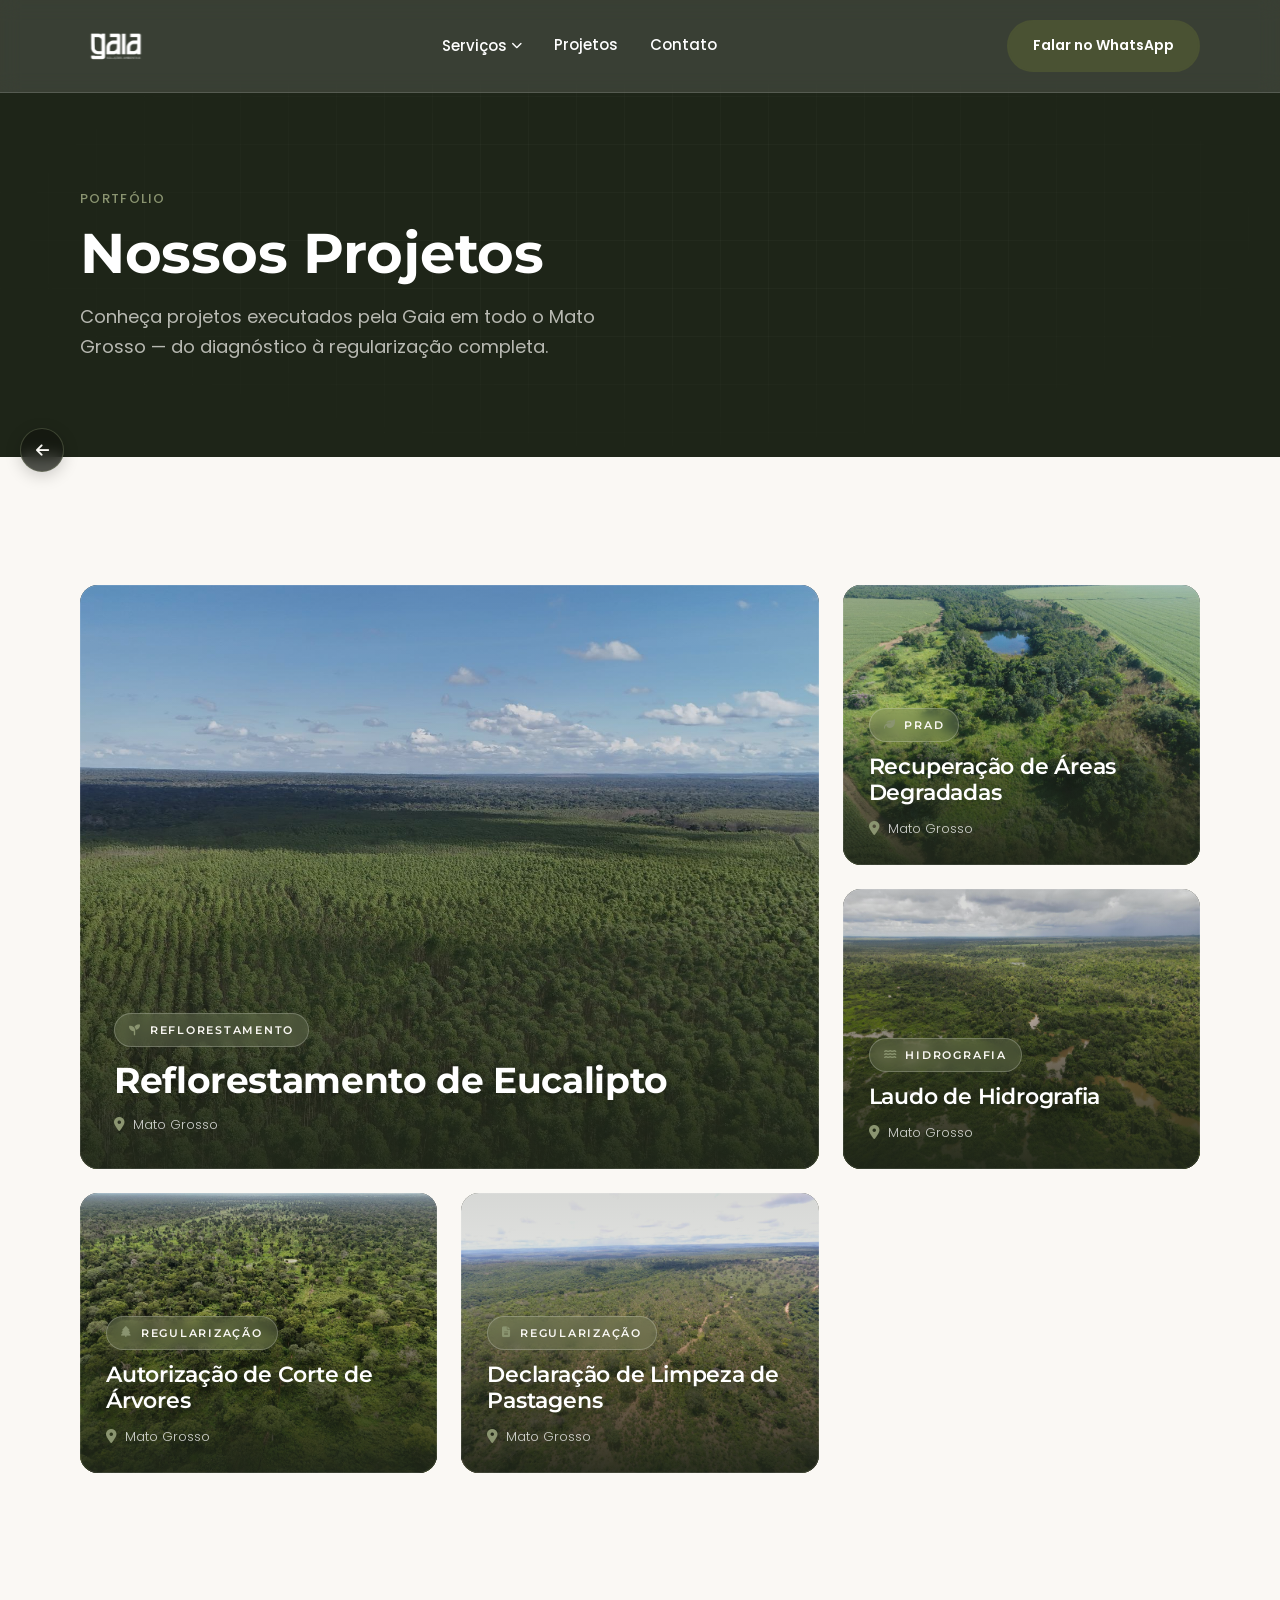
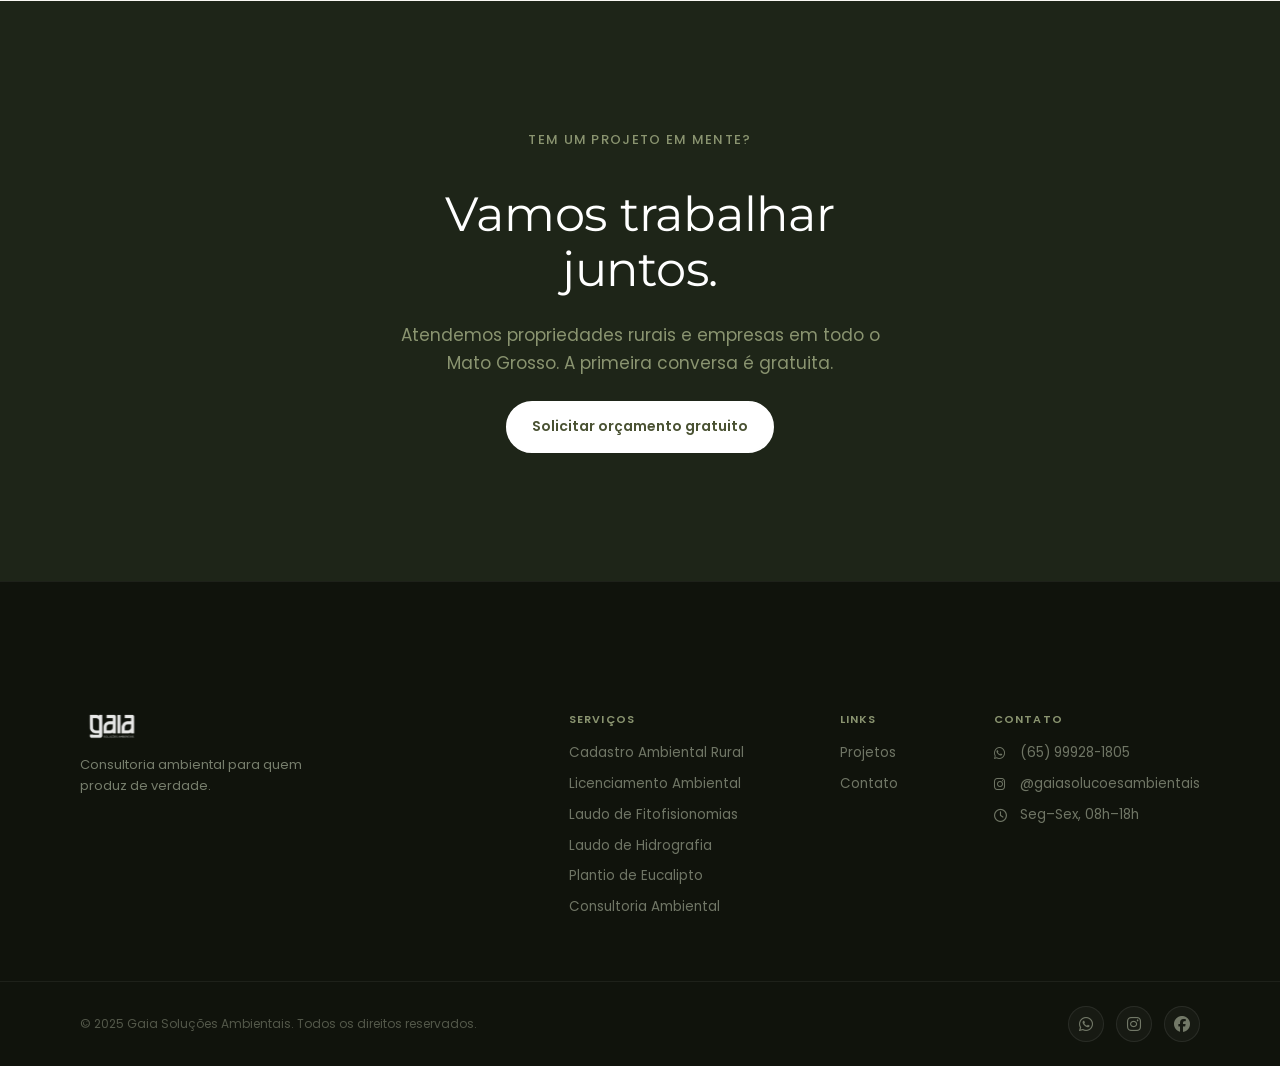
==== commit 21e7ef83: "Corrige overflow mobile, botões e autoplay do vídeo hero - Adiciona overflow-x: hidden no html e wid" ====
--- a/projetos/index.html
+++ b/projetos/index.html
@@ -49,7 +49,7 @@
       <div class="navbar__actions">
         <a href="https://wa.me/5565999281805?text=Ol%C3%A1!%20Vim%20pelo%20site%20e%20gostaria%20de%20falar%20com%20um%20especialista."
            class="btn btn--primary navbar__cta" target="_blank" rel="noopener noreferrer" aria-label="Falar com especialista no WhatsApp">
-          <i class="fa-brands fa-whatsapp" aria-hidden="true"></i> Falar no WhatsApp
+          Falar no WhatsApp
         </a>
         <button class="navbar__mobile-btn" id="menuBtn" aria-label="Abrir menu" aria-expanded="false">
           <i class="fa-solid fa-bars" aria-hidden="true"></i>
@@ -87,7 +87,7 @@
     <div class="mobile-menu__footer">
       <a href="https://wa.me/5565999281805?text=Ol%C3%A1!%20Vim%20pelo%20site%20e%20gostaria%20de%20falar%20com%20um%20especialista."
          class="btn btn--primary mobile-menu__cta" target="_blank" rel="noopener noreferrer">
-        <i class="fa-brands fa-whatsapp" aria-hidden="true"></i> Falar no WhatsApp
+        Falar no WhatsApp
       </a>
     </div>
   </div>
@@ -193,7 +193,7 @@
         <p class="cta-final__sub">Atendemos propriedades rurais e empresas em todo o Mato Grosso. A primeira conversa é gratuita.</p>
         <a href="https://wa.me/5565999281805?text=Ol%C3%A1!%20Vim%20pelo%20site%20e%20gostaria%20de%20solicitar%20um%20or%C3%A7amento."
            class="btn btn--white btn--lg" target="_blank" rel="noopener noreferrer">
-          <i class="fa-brands fa-whatsapp" aria-hidden="true"></i>
+          
           Solicitar orçamento gratuito
         </a>
       </div>
--- a/Css/style.css
+++ b/Css/style.css
@@ -10,6 +10,8 @@
 html {
   font-size: 62.5%;
   scroll-behavior: smooth;
+  width: 100%;
+  overflow-x: hidden;
 }
 
 body {
@@ -19,8 +21,7 @@
   background-color: var(--color-white);
   line-height: var(--leading-body);
   -webkit-font-smoothing: antialiased;
-  /* clip (em vez de hidden) evita que o body vire um container de scroll,
-     o que quebrava o position:fixed do header em alguns navegadores mobile */
+  width: 100%;
   overflow-x: clip;
 }
 
@@ -125,49 +126,95 @@
   font-weight: var(--weight-semibold);
   line-height: var(--leading-ui);
   border-radius: var(--radius-pill);
-  padding: 1.1rem 2rem;
+  padding: 1.4rem 2.4rem;
   cursor: pointer;
   transition:
-    transform var(--transition-fast),
-    box-shadow var(--transition-fast),
-    background var(--transition-fast),
-    border-color var(--transition-fast),
-    color var(--transition-fast);
+    color 0.4s ease,
+    border-color 0.4s ease,
+    box-shadow var(--transition-fast);
   white-space: nowrap;
   border: 2px solid transparent;
 }
 
-.btn:hover {
-  transform: translateY(-2px);
-}
-
 .btn:active {
-  transform: translateY(0);
-}
-
+  transform: scale(0.98);
+}
+
+/* — Primary: bolha branca desliza da esquerda — */
 .btn--primary {
   background: var(--color-primary);
   color: var(--color-white);
   border-color: var(--color-primary);
+  position: relative;
+  overflow: hidden;
+  isolation: isolate;
+}
+
+.btn--primary::before {
+  content: '';
+  position: absolute;
+  z-index: -1;
+  top: 50%;
+  left: -110%;
+  width: 100%;
+  aspect-ratio: 1;
+  border-radius: 50%;
+  background: rgba(255, 255, 255, 0.95);
+  transform: translateY(-50%);
+  transform-origin: left center;
+  transition: left 0.7s ease, transform 0.7s ease;
+  pointer-events: none;
+}
+
+.btn--primary:hover::before {
+  left: -5%;
+  transform: translateY(-50%) scale(2.5);
 }
 
 .btn--primary:hover {
-  background: var(--color-deep);
-  border-color: var(--color-deep);
+  color: var(--color-forest);
+  border-color: transparent;
   box-shadow: var(--shadow-md);
 }
 
+/* — White: bolha verde desliza da esquerda — */
 .btn--white {
   background: var(--color-white);
   color: var(--color-primary);
   border-color: var(--color-white);
+  position: relative;
+  overflow: hidden;
+  isolation: isolate;
+}
+
+.btn--white::before {
+  content: '';
+  position: absolute;
+  z-index: -1;
+  top: 50%;
+  left: -110%;
+  width: 100%;
+  aspect-ratio: 1;
+  border-radius: 50%;
+  background: var(--color-primary);
+  transform: translateY(-50%);
+  transform-origin: left center;
+  transition: left 0.7s ease, transform 0.7s ease;
+  pointer-events: none;
+}
+
+.btn--white:hover::before {
+  left: -5%;
+  transform: translateY(-50%) scale(2.5);
 }
 
 .btn--white:hover {
-  background: var(--color-stone);
-  box-shadow: var(--shadow-md);
-}
-
+  color: var(--color-white);
+  border-color: transparent;
+  box-shadow: var(--shadow-lg);
+}
+
+/* — Outline — */
 .btn--outline {
   background: transparent;
   color: var(--color-primary);
@@ -181,53 +228,13 @@
 }
 
 .btn--lg {
-  padding: 1.4rem 2.6rem;
-  font-size: 1.5rem;
-}
-
-/* DS3: efeito shimmer metálico */
-.btn--shimmer {
-  position: relative;
-  overflow: hidden;
-}
-
-.btn--shimmer::after {
-  content: '';
-  position: absolute;
-  top: -50%;
-  left: -60%;
-  width: 30%;
-  height: 200%;
-  background: linear-gradient(
-    to right,
-    rgba(255, 255, 255, 0) 0%,
-    rgba(255, 255, 255, 0.25) 50%,
-    rgba(255, 255, 255, 0) 100%
-  );
-  transform: rotate(30deg);
-  animation: shimmerSweep 4s infinite ease-in-out;
-  pointer-events: none;
+  padding: 1.4rem 2.4rem;
 }
 
 @keyframes shimmerSweep {
   0%   { left: -60%; }
   15%  { left: 130%; }
   100% { left: 130%; }
-}
-
-/* DS3: seta animada nos botões */
-.btn--arrow-anim {
-  display: inline-flex;
-  align-items: center;
-  gap: var(--space-xs);
-}
-
-.btn--arrow-anim i {
-  transition: transform var(--transition-fast);
-}
-
-.btn--arrow-anim:hover i {
-  transform: translateX(4px);
 }
 
 /* ===================================
@@ -529,6 +536,7 @@
   min-height: 90dvh;
   display: flex;
   align-items: center;
+  overflow: hidden;
 }
 
 .hero__bg {
@@ -640,11 +648,9 @@
   gap: var(--space-sm);
 }
 
-/* CTA compacto no mobile p/ caber lado a lado com o link */
 .hero__cta {
   flex-shrink: 0;
-  padding: 1.1rem 1.8rem;
-  font-size: 1.3rem;
+  border-color: transparent;
 }
 
 .hero__scroll-link {
@@ -1626,6 +1632,38 @@
 .projetos {
   background: var(--color-stone);
   padding: var(--space-5xl) 0;
+  position: relative;
+}
+
+/* DS3: linha divisória com gradiente centrado + ponto sage */
+.projetos::before {
+  content: "";
+  position: absolute;
+  top: 0;
+  left: 50%;
+  transform: translateX(-50%);
+  width: 70%;
+  height: 1px;
+  background: linear-gradient(
+    to right,
+    transparent 0%,
+    rgba(138, 148, 112, 0.45) 30%,
+    rgba(138, 148, 112, 0.45) 70%,
+    transparent 100%
+  );
+}
+
+.projetos::after {
+  content: "";
+  position: absolute;
+  top: -3px;
+  left: 50%;
+  transform: translateX(-50%);
+  width: 6px;
+  height: 6px;
+  border-radius: 50%;
+  background: var(--color-sage);
+  opacity: 0.6;
 }
 
 .projetos__head {
@@ -1835,33 +1873,7 @@
   justify-content: center;
 }
 
-.projetos__btn {
-  display: inline-flex;
-  align-items: center;
-  gap: 1.2rem;
-  font-family: var(--font-display);
-  font-size: 1.4rem;
-  font-weight: var(--weight-semibold);
-  letter-spacing: 0.02em;
-  color: var(--color-stone);
-  background: var(--color-primary);
-  padding: 1.7rem 3.4rem;
-  border-radius: var(--radius-pill);
-  text-decoration: none;
-  border: 1px solid var(--color-primary);
-  transition: background var(--transition-base), transform var(--transition-base), gap var(--transition-base);
-}
-
-.projetos__btn i { transition: transform var(--transition-base); }
-
-.projetos__btn:hover {
-  background: var(--color-forest);
-  border-color: var(--color-forest);
-  transform: translateY(-2px);
-  gap: 1.6rem;
-}
-
-.projetos__btn:hover i { transform: translateX(3px); }
+.projetos__btn { text-decoration: none; }
 
 /* ===================================
    TESTIMONIALS
@@ -2102,7 +2114,8 @@
    FOOTER
 =================================== */
 .footer {
-  background: var(--color-deep);
+  background: rgba(12, 15, 8, 0.98);
+  border-top: 1px solid rgba(255, 255, 255, 0.06);
 }
 
 .footer__container {
@@ -2116,14 +2129,15 @@
 .footer__logo {
   height: 3.2rem;
   width: auto;
+  opacity: 0.9;
 }
 
 .footer__brand-desc {
-  font-size: 1.4rem;
-  color: var(--color-sage);
+  font-size: 1.3rem;
+  color: rgba(163, 171, 149, 0.7);
   margin-top: var(--space-sm);
   line-height: var(--leading-body);
-  max-width: 28rem;
+  max-width: 26rem;
 }
 
 .footer__nav {
@@ -2133,9 +2147,9 @@
 }
 
 .footer__col-title {
-  font-size: 1.2rem;
+  font-size: 1.1rem;
   font-weight: var(--weight-semibold);
-  color: var(--color-white);
+  color: var(--color-sage);
   margin-bottom: var(--space-md);
   text-transform: uppercase;
   letter-spacing: var(--tracking-overline);
@@ -2148,27 +2162,28 @@
 }
 
 .footer__link {
-  font-size: 1.4rem;
-  color: var(--color-sage);
+  font-size: 1.35rem;
+  color: rgba(163, 171, 149, 0.65);
   display: flex;
   align-items: center;
   gap: var(--space-xs);
   transition: color var(--transition-fast);
   line-height: var(--leading-ui);
+  text-decoration: none;
 }
 
 .footer__link:hover {
-  color: var(--color-white);
+  color: var(--color-stone);
 }
 
 .footer__link i {
-  font-size: 1.4rem;
+  font-size: 1.3rem;
   width: 1.8rem;
   flex-shrink: 0;
 }
 
 .footer__bottom {
-  border-top: 1px solid rgba(255, 255, 255, 0.08);
+  border-top: 1px solid rgba(255, 255, 255, 0.06);
 }
 
 .footer__bottom-container {
@@ -2180,23 +2195,33 @@
 }
 
 .footer__copy {
-  font-size: var(--text-sm);
-  color: var(--color-mist);
+  font-size: 1.2rem;
+  color: rgba(163, 171, 149, 0.45);
 }
 
 .footer__social {
   display: flex;
-  gap: var(--space-md);
+  gap: var(--space-sm);
 }
 
 .footer__social-link {
-  color: var(--color-sage);
-  font-size: 1.8rem;
-  transition: color var(--transition-fast), transform var(--transition-fast);
-  display: flex;
+  width: 3.6rem;
+  height: 3.6rem;
+  border-radius: 50%;
+  border: 1px solid rgba(255, 255, 255, 0.08);
+  background: rgba(255, 255, 255, 0.03);
+  color: rgba(163, 171, 149, 0.65);
+  font-size: 1.6rem;
+  display: flex;
+  align-items: center;
+  justify-content: center;
+  transition: background var(--transition-fast), border-color var(--transition-fast),
+              color var(--transition-fast), transform var(--transition-fast);
 }
 
 .footer__social-link:hover {
-  color: var(--color-white);
+  background: rgba(138, 148, 112, 0.12);
+  border-color: rgba(138, 148, 112, 0.35);
+  color: var(--color-stone);
   transform: translateY(-2px);
 }
--- a/Css/responsivo.css
+++ b/Css/responsivo.css
@@ -4,6 +4,10 @@
 @media (max-width: 767px) {
   .hero__float-badge {
     display: none;
+  }
+
+  .hero__actions {
+    flex-wrap: wrap;
   }
 
   .about__stat-card {
@@ -53,13 +57,13 @@
   }
 
   .btn {
-    font-size: var(--text-btn);
-    padding: 1.2rem 2.4rem;
+    font-size: 1.4rem;
+    padding: 1.4rem 2.4rem;
   }
 
   .btn--lg {
-    padding: 1.6rem 3.2rem;
-    font-size: 1.6rem;
+    padding: 1.4rem 2.4rem;
+    font-size: 1.4rem;
   }
 
   /* Numbers — 4 colunas com separador vertical */
@@ -218,29 +222,11 @@
   .process__card:nth-child(5) { grid-column: 4 / 6; }
 
   .process__card {
-    flex-direction: column;
-    align-items: flex-start;
-    gap: var(--space-md);
     padding: var(--space-2xl);
     height: 100%;
     box-sizing: border-box;
   }
 
-  /* número ghost no desktop */
-  .process__num {
-    font-size: 5.6rem;
-    top: var(--space-lg);
-    right: var(--space-2xl);
-  }
-
-  .process__badge {
-    margin-bottom: var(--space-xs);
-  }
-
-  .process__card-body {
-    padding-top: 0;
-  }
-
   /* Testimonials */
   .testimonials__grid {
     grid-template-columns: repeat(3, 1fr);
--- a/projetos/projeto.css
+++ b/projetos/projeto.css
@@ -35,15 +35,9 @@
 
 @media (max-width: 767px) {
   .btn-back {
-    top: auto;
-    bottom: 2rem;
-    left: 1.6rem;
-    transform: none;
+    left: 1rem;
     width: 4rem;
     height: 4rem;
-  }
-  .btn-back:hover {
-    transform: translateX(-3px);
   }
 }
 
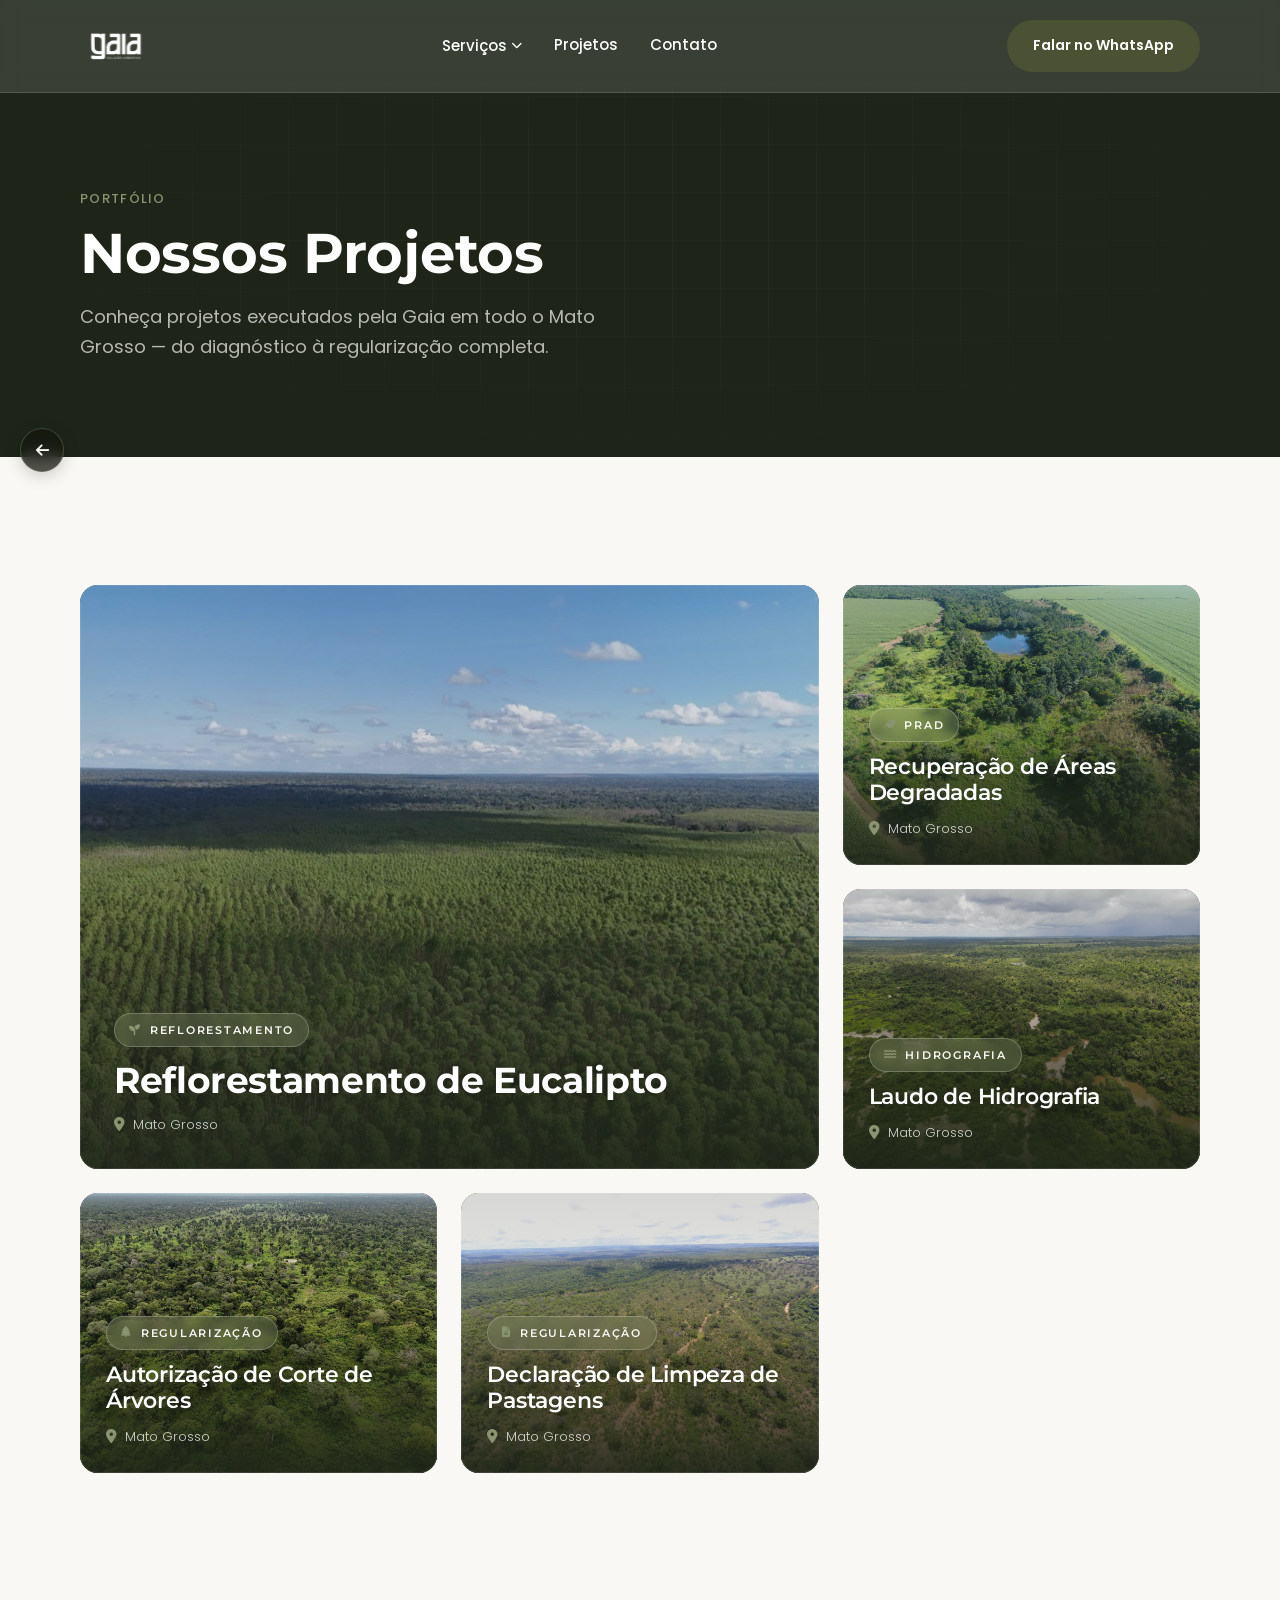
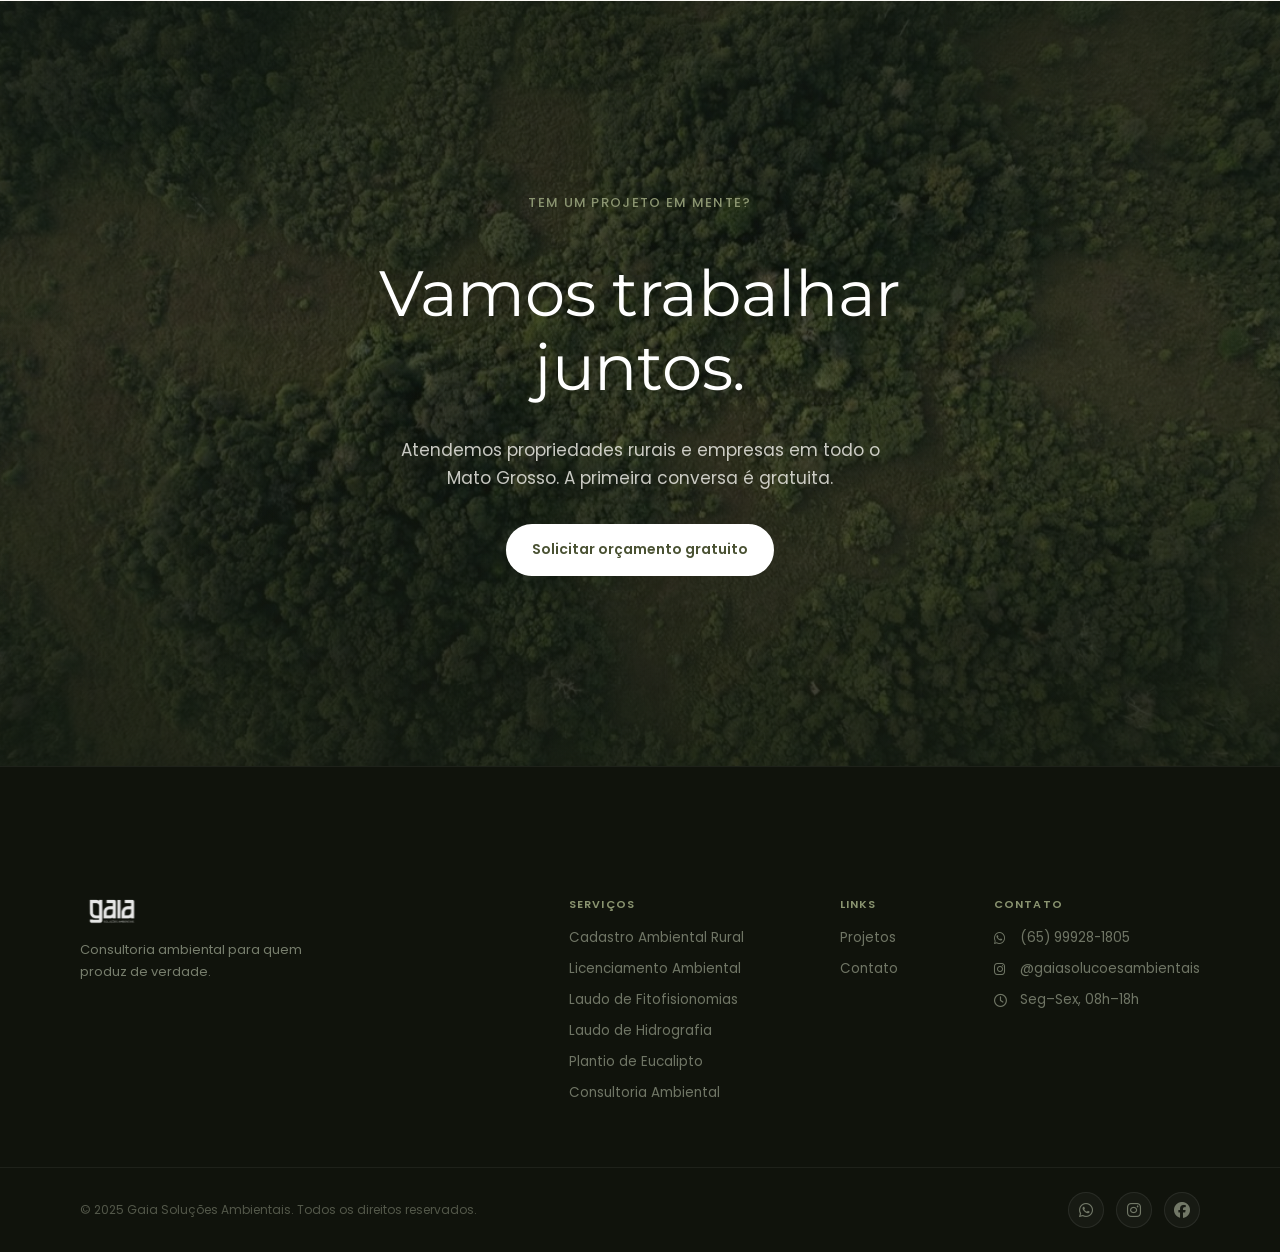
==== commit a1000158: "Corrige imagem de fundo ausente no CTA de projetos/ O CTA usava a classe cta-final__bg, que nunca te" ====
--- a/projetos/index.html
+++ b/projetos/index.html
@@ -186,7 +186,11 @@
 
     <!-- CTA -->
     <section class="cta-final" aria-label="Entre em contato">
-      <div class="cta-final__bg" aria-hidden="true"></div>
+      <div class="cta-final__media" aria-hidden="true">
+        <img src="../Imagens/Gemini/laudoFitofisionomias.jpg" alt="" class="cta-final__img" loading="lazy"
+          decoding="async" />
+      </div>
+      <div class="cta-final__overlay" aria-hidden="true"></div>
       <div class="container cta-final__content" data-aos="fade-up">
         <p class="overline overline--light">Tem um projeto em mente?</p>
         <h2 class="cta-final__title">Vamos trabalhar<br>juntos.</h2>
--- a/Css/style.css
+++ b/Css/style.css
@@ -229,12 +229,6 @@
 
 .btn--lg {
   padding: 1.4rem 2.4rem;
-}
-
-@keyframes shimmerSweep {
-  0%   { left: -60%; }
-  15%  { left: 130%; }
-  100% { left: 130%; }
 }
 
 /* ===================================
@@ -400,14 +394,15 @@
   right: 0;
   bottom: 0;
   width: 85%;
-  max-width: 36rem;
-  background: var(--color-deep);
+  max-width: 34rem;
+  background: #0E1209;
   z-index: 200;
   transform: translateX(100%);
   transition: transform var(--transition-slow);
   display: flex;
   flex-direction: column;
   overflow-y: auto;
+  border-left: 1px solid rgba(255, 255, 255, 0.06);
 }
 
 .mobile-menu.active {
@@ -418,95 +413,116 @@
   display: flex;
   align-items: center;
   justify-content: space-between;
-  padding: 2rem 2.4rem;
-  border-bottom: 1px solid rgba(255, 255, 255, 0.08);
+  padding: 2.2rem 2.8rem;
+  border-bottom: 1px solid rgba(255, 255, 255, 0.06);
   flex-shrink: 0;
 }
 
 .mobile-menu__logo {
-  height: 3.2rem;
+  height: 3rem;
   width: auto;
 }
 
 .mobile-menu__close {
+  color: rgba(255, 255, 255, 0.5);
+  font-size: 1.8rem;
+  padding: var(--space-xs);
+  display: flex;
+  align-items: center;
+  justify-content: center;
+  transition: color var(--transition-fast);
+}
+
+.mobile-menu__close:hover {
   color: var(--color-white);
-  font-size: 2rem;
-  padding: var(--space-xs);
-  display: flex;
-  align-items: center;
-  justify-content: center;
-  border-radius: var(--radius-sm);
-  transition: color var(--transition-fast);
-}
-
-.mobile-menu__close:hover {
-  color: var(--color-sage);
 }
 
 .mobile-menu__nav {
   flex: 1;
-  padding: var(--space-lg);
+  padding: var(--space-xl) 2.8rem;
   overflow-y: auto;
+  display: flex;
+  flex-direction: column;
+  gap: var(--space-lg);
 }
 
 .mobile-menu__links {
   display: flex;
   flex-direction: column;
-  gap: var(--space-2xs);
 }
 
 .mobile-menu__link {
   font-size: 1.6rem;
   font-weight: var(--weight-medium);
+  color: var(--color-stone);
+  padding: 1.4rem 0;
+  display: flex;
+  align-items: center;
+  justify-content: space-between;
+  transition: color var(--transition-fast);
+}
+
+.mobile-menu__link::after {
+  content: '';
+  width: 1.6rem;
+  height: 1px;
+  background: var(--color-sage);
+  opacity: 0;
+  transition: opacity var(--transition-fast), width var(--transition-fast);
+}
+
+.mobile-menu__link:hover {
   color: var(--color-white);
-  padding: 1.2rem var(--space-sm);
-  border-radius: var(--radius-sm);
-  transition: background var(--transition-fast);
-  display: block;
-}
-
-.mobile-menu__link:hover {
-  background: rgba(255, 255, 255, 0.07);
-}
-
-.mobile-menu__group-label {
-  font-size: 1.1rem;
-  font-weight: var(--weight-medium);
+}
+
+.mobile-menu__link:hover::after {
+  opacity: 1;
+  width: 2.4rem;
+}
+
+.mobile-menu__divider {
+  height: 1px;
+  background: rgba(255, 255, 255, 0.06);
+}
+
+.mobile-menu__section-label {
+  font-size: 1.05rem;
+  font-weight: var(--weight-semibold);
   color: var(--color-sage);
   text-transform: uppercase;
   letter-spacing: var(--tracking-overline);
-  padding: var(--space-lg) var(--space-sm) var(--space-xs);
+}
+
+.mobile-menu__service-list {
+  display: flex;
+  flex-direction: column;
+  gap: 0;
+}
+
+.mobile-menu__service-link {
+  font-size: 1.45rem;
+  font-weight: var(--weight-regular);
+  color: rgba(250, 248, 244, 0.45);
+  padding: 1.1rem 0;
+  border-bottom: 1px solid rgba(255, 255, 255, 0.04);
   display: block;
-}
-
-.mobile-menu__sublinks {
-  display: flex;
-  flex-direction: column;
-}
-
-.mobile-menu__sublink {
-  font-size: 1.5rem;
-  color: rgba(255, 255, 255, 0.65);
-  padding: 1rem var(--space-md);
-  border-radius: var(--radius-sm);
-  transition: background var(--transition-fast), color var(--transition-fast);
-  display: block;
-}
-
-.mobile-menu__sublink:hover {
-  background: rgba(255, 255, 255, 0.07);
-  color: var(--color-white);
+  transition: color var(--transition-fast);
+}
+
+.mobile-menu__service-link:hover {
+  color: var(--color-stone);
 }
 
 .mobile-menu__footer {
-  padding: var(--space-lg);
-  border-top: 1px solid rgba(255, 255, 255, 0.08);
+  padding: 2.4rem 2.8rem;
+  border-top: 1px solid rgba(255, 255, 255, 0.06);
   flex-shrink: 0;
 }
 
 .mobile-menu__cta {
   width: 100%;
   justify-content: center;
+  gap: var(--space-sm);
 }
 
 /* ===================================
@@ -546,8 +562,11 @@
 }
 
 .hero__video {
+  position: absolute;
+  inset: 0;
   width: 100%;
   height: 100%;
+  display: block;
   object-fit: cover;
   object-position: center;
 }
@@ -1402,7 +1421,7 @@
 =================================== */
 .process {
   padding: var(--space-5xl) 0;
-  background: rgb(250, 248, 244);
+  background: var(--color-stone);
   position: relative;
   overflow: hidden;
 }
@@ -1410,136 +1429,337 @@
 .process .section-header {
   position: relative;
   z-index: 1;
-}
-
-
-/* Mobile: stack de cards */
-.process__steps {
-  display: flex;
-  flex-direction: column;
-  gap: var(--space-lg);
+  text-align: center;
+  margin-bottom: var(--space-3xl);
+}
+
+/* Centered overline line — adapts to centered header */
+.process .section-header .overline::before {
+  display: none;
+}
+
+.process .section-header .overline {
+  justify-content: center;
+}
+
+/* Centered subtitle modifier */
+.section-header__sub--center {
+  margin-inline: auto;
+  text-align: center;
+}
+
+.process__grid {
+  display: grid;
+  grid-template-columns: 1fr;
+  gap: var(--space-2xl);
+  margin-top: var(--space-xl);
+  align-items: start;
+  max-width: var(--container-max);
+  margin-left: auto;
+  margin-right: auto;
   position: relative;
   z-index: 1;
 }
 
-/* Card vertical escuro com tom de verde floresta */
-.process__card {
+@media (min-width: 768px) {
+  .process__grid {
+    grid-template-columns: repeat(2, 1fr);
+    gap: var(--space-2xl);
+  }
+}
+
+@media (min-width: 1024px) {
+  .process__grid {
+    grid-template-columns: repeat(3, 1fr);
+    gap: var(--space-3xl);
+  }
+}
+
+/* Card — no background, no borders, no shadows */
+.process-card {
+  background: transparent;
+  border-radius: 0;
+  border: none;
+  padding: var(--space-xl) var(--space-md);
+  box-shadow: none;
+  transition: transform var(--transition-base);
   display: flex;
   flex-direction: column;
-  align-items: flex-start;
-  gap: var(--space-md);
-  background: rgba(22, 38, 16, 0.72);
-  border-radius: var(--radius-lg);
-  border: 1px solid rgba(46, 50, 36, 0.14);
-  padding: var(--space-xl);
+  align-items: center;
+  text-align: center;
   position: relative;
-  overflow: hidden;
-  transition: border-color var(--transition-base), transform var(--transition-base),
-              box-shadow var(--transition-base);
-}
-
-/* Grid de fundo — mascarado ao spotlight, só aparece onde o mouse está */
-.process__card::before {
-  content: "";
-  position: absolute;
-  inset: 0;
-  background-image:
-    linear-gradient(rgba(255, 255, 255, 0.05) 1px, transparent 1px),
-    linear-gradient(90deg, rgba(255, 255, 255, 0.05) 1px, transparent 1px);
-  background-size: 32px 32px;
-  pointer-events: none;
-  opacity: 0;
-  transition: opacity var(--transition-base);
-  z-index: 0;
-  -webkit-mask-image: radial-gradient(
-    circle 14rem at var(--card-x, 50%) var(--card-y, 50%),
-    black 0%,
-    transparent 70%
-  );
-  mask-image: radial-gradient(
-    circle 14rem at var(--card-x, 50%) var(--card-y, 50%),
-    black 0%,
-    transparent 70%
-  );
-}
-
-.process__card:hover::before {
-  opacity: 1;
-}
-
-/* Glow local que segue o mouse dentro de cada card */
-.process__card::after {
-  content: "";
-  position: absolute;
-  inset: 0;
-  background: radial-gradient(
-    circle 14rem at var(--card-x, 50%) var(--card-y, 50%),
-    rgba(138, 148, 112, 0.16) 0%,
-    transparent 70%
-  );
-  pointer-events: none;
-  z-index: 0;
-  opacity: 0;
-  transition: opacity 0.3s ease;
-}
-
-.process__card:hover::after {
-  opacity: 1;
-}
-
-.process__card:hover {
-  border-color: rgba(138, 148, 112, 0.28);
+}
+
+.process-card:hover {
+  transform: translateY(-4px);
+}
+
+/* Vector wrapper — larger, more breathing room */
+.process-card__vector-wrapper {
+  width: 100%;
+  max-width: 220px;
+  height: 160px;
+  display: flex;
+  align-items: center;
+  justify-content: center;
+  margin-bottom: var(--space-xl);
+  position: relative;
+  transition: transform var(--transition-base);
+}
+
+.process-card:hover .process-card__vector-wrapper {
+  transform: scale(1.03);
+}
+
+.process-card__title {
+  font-family: var(--font-display);
+  font-size: clamp(1.8rem, 2.2vw, 2.1rem);
+  font-weight: var(--weight-semibold);
+  color: var(--color-forest);
+  margin-bottom: var(--space-sm);
+  line-height: var(--leading-display);
+}
+
+.process-card__desc {
+  font-family: var(--font-body);
+  font-size: clamp(1.4rem, 1.5vw, 1.5rem);
+  color: var(--color-mist);
+  line-height: var(--leading-body);
+  max-width: 30rem;
+  margin: 0;
+}
+
+/* ===================================
+   SVG Vector & Micro-animations
+   =================================== */
+
+.process-card__vector {
+  overflow: visible;
+  width: 100%;
+  height: 100%;
+  transition: filter var(--transition-base);
+}
+
+/* Subtle glow on vector hover */
+.process-card:hover .process-card__vector {
+  filter: drop-shadow(0 2px 8px rgba(138, 148, 112, 0.12));
+}
+
+/* ---- Card 1: Diagnóstico — Scan & Pulse ---- */
+
+.process-card:hover .svg-scan-line {
+  animation: scanSweep 2s infinite linear;
+}
+
+.process-card:hover .svg-accent-circle {
+  animation: pulseScale 2s infinite ease-in-out;
+}
+
+.svg-search-lens,
+.svg-search-handle {
+  transition: opacity var(--transition-base), transform var(--transition-base);
+}
+
+.process-card:hover .svg-search-lens {
+  transform: scale(1.1);
+  transform-origin: 70px 50px;
+}
+
+.svg-doc-inner {
+  transition: stroke var(--transition-base), filter var(--transition-base);
+}
+
+.process-card:hover .svg-doc-inner {
+  stroke: rgba(138, 148, 112, 0.25);
+}
+
+@keyframes scanSweep {
+  0% {
+    transform: translateY(0);
+    opacity: 0;
+  }
+  10% {
+    opacity: 0.6;
+  }
+  90% {
+    opacity: 0.6;
+  }
+  100% {
+    transform: translateY(100px);
+    opacity: 0;
+  }
+}
+
+@keyframes pulseScale {
+  0%, 100% {
+    transform: scale(1);
+    transform-origin: 72px 52px;
+    fill: rgba(138, 148, 112, 0.08);
+  }
+  50% {
+    transform: scale(1.12);
+    transform-origin: 72px 52px;
+    fill: rgba(138, 148, 112, 0.15);
+  }
+}
+
+/* ---- Card 2: Execução — Rotate & Glow ---- */
+
+.process-card:hover .svg-ring--mid {
+  animation: rotateClockwise 15s infinite linear;
+}
+
+.process-card:hover .svg-ring--outer {
+  animation: rotateCounterClockwise 20s infinite linear;
+}
+
+.svg-compass {
+  transition: transform var(--transition-base);
+}
+
+.process-card:hover .svg-compass {
+  transform: scale(1.06);
+  transform-origin: 100px 80px;
+}
+
+.process-card:hover .svg-needle {
+  animation: compassWiggle 1.5s ease-in-out infinite;
+}
+
+@keyframes rotateClockwise {
+  from {
+    transform: rotate(0deg);
+    transform-origin: 100px 80px;
+  }
+  to {
+    transform: rotate(360deg);
+    transform-origin: 100px 80px;
+  }
+}
+
+@keyframes rotateCounterClockwise {
+  from {
+    transform: rotate(0deg);
+    transform-origin: 100px 80px;
+  }
+  to {
+    transform: rotate(-360deg);
+    transform-origin: 100px 80px;
+  }
+}
+
+@keyframes compassWiggle {
+  0%, 100% {
+    transform: rotate(0deg);
+    transform-origin: 100px 80px;
+  }
+  30% {
+    transform: rotate(12deg);
+    transform-origin: 100px 80px;
+  }
+  70% {
+    transform: rotate(-12deg);
+    transform-origin: 100px 80px;
+  }
+}
+
+.process-card:hover .svg-node--1 {
+  animation: pulseNodeTop 2s infinite ease-in-out;
+}
+.process-card:hover .svg-node--2 {
+  animation: pulseNodeBottom 2s infinite ease-in-out 1s;
+}
+
+@keyframes pulseNodeTop {
+  0%, 100% {
+    transform: scale(1);
+    transform-origin: 100px 20px;
+    opacity: 0.8;
+  }
+  50% {
+    transform: scale(1.3);
+    transform-origin: 100px 20px;
+    opacity: 1;
+    filter: drop-shadow(0 0 4px var(--color-sage));
+  }
+}
+
+@keyframes pulseNodeBottom {
+  0%, 100% {
+    transform: scale(1);
+    transform-origin: 100px 140px;
+    opacity: 0.8;
+  }
+  50% {
+    transform: scale(1.3);
+    transform-origin: 100px 140px;
+    opacity: 1;
+    filter: drop-shadow(0 0 4px var(--color-sage));
+  }
+}
+
+/* ---- Card 3: Suporte — Draw curve & Float badge ---- */
+
+.svg-chart-curve {
+  stroke-dasharray: 250;
+  stroke-dashoffset: 0;
+  transition: stroke-dashoffset 1.5s ease-in-out;
+}
+
+.process-card:hover .svg-chart-curve {
+  animation: drawLine 1.5s ease-out forwards;
+}
+
+@keyframes drawLine {
+  from {
+    stroke-dashoffset: 250;
+  }
+  to {
+    stroke-dashoffset: 0;
+  }
+}
+
+.svg-floating-card {
+  transition: transform var(--transition-slow), filter var(--transition-slow);
+}
+
+.process-card:hover .svg-floating-card {
   transform: translateY(-3px);
-  box-shadow: 0 8px 24px rgba(30, 37, 24, 0.10);
-}
-
-/* Ícone circular sage */
-.process__badge {
-  width: 5rem;
-  height: 5rem;
-  border-radius: 50%;
-  background: rgba(138, 148, 112, 0.08);
-  border: 1px solid rgba(138, 148, 112, 0.2);
-  color: var(--color-sage);
-  display: flex;
-  align-items: center;
-  justify-content: center;
-  font-size: 1.8rem;
-  flex-shrink: 0;
-  position: relative;
-  z-index: 1;
-  transition: background var(--transition-base), border-color var(--transition-base);
-}
-
-.process__card:hover .process__badge {
-  background: rgba(138, 148, 112, 0.14);
-  border-color: rgba(138, 148, 112, 0.35);
-}
-
-/* Step body */
-.process__card-body {
-  padding-top: 0;
-  min-width: 0;
-  width: 100%;
-  position: relative;
-  z-index: 1;
-}
-
-
-.process__title {
-  font-family: var(--font-display);
-  font-size: clamp(1.7rem, 2vw, 2rem);
-  font-weight: var(--weight-semibold);
-  color: var(--color-stone);
-  margin-bottom: var(--space-xs);
-  line-height: var(--leading-display);
-}
-
-.process__desc {
-  font-size: var(--text-body);
-  color: #A3AB95;
-  line-height: var(--leading-body);
-  max-width: 44rem;
+  filter: drop-shadow(0 3px 6px rgba(30, 37, 24, 0.06));
+}
+
+.svg-chart-point {
+  transition: transform var(--transition-base), fill var(--transition-base);
+}
+
+.process-card:hover .svg-chart-point {
+  transform: scale(1.25);
+  transform-origin: 176px 38px;
+  fill: var(--color-primary);
+}
+
+/* ---- Reduced Motion overrides ---- */
+@media (prefers-reduced-motion: reduce) {
+  .process-card:hover,
+  .process-card__vector-wrapper,
+  .process-card:hover .process-card__vector-wrapper,
+  .process-card:hover .svg-scan-line,
+  .process-card:hover .svg-accent-circle,
+  .process-card:hover .svg-search-lens,
+  .process-card:hover .svg-doc-inner,
+  .process-card:hover .svg-ring--mid,
+  .process-card:hover .svg-ring--outer,
+  .process-card:hover .svg-compass,
+  .process-card:hover .svg-needle,
+  .process-card:hover .svg-node--1,
+  .process-card:hover .svg-node--2,
+  .process-card:hover .svg-chart-curve,
+  .process-card:hover .svg-floating-card,
+  .process-card:hover .svg-chart-point {
+    animation: none !important;
+    transform: none !important;
+    transition: none !important;
+  }
 }
 
 /* ===================================
@@ -1880,105 +2100,228 @@
 =================================== */
 .testimonials {
   padding: var(--space-5xl) 0;
-  background: var(--color-white);
-}
-
-.testimonials__top {
-  display: flex;
-  flex-direction: column;
-  gap: var(--space-xl);
+  background: #12160F;
+  position: relative;
+  overflow: hidden;
+}
+
+/* Glow blobs — mesmo padrão da seção About */
+.testimonials__bg-glow {
+  position: absolute;
+  inset: 0;
+  pointer-events: none;
+  z-index: 0;
+}
+
+.testimonials__bg-glow::before,
+.testimonials__bg-glow::after {
+  content: "";
+  position: absolute;
+  width: 60vmax;
+  height: 60vmax;
+  border-radius: 50%;
+  filter: blur(80px);
+  opacity: 0.10;
+  animation: testimonialGlow 28s infinite alternate ease-in-out;
+}
+
+.testimonials__bg-glow::before {
+  background: radial-gradient(circle, var(--color-primary) 0%, transparent 70%);
+  top: -20%;
+  left: -15%;
+}
+
+.testimonials__bg-glow::after {
+  background: radial-gradient(circle, var(--color-sage) 0%, transparent 70%);
+  bottom: -20%;
+  right: -15%;
+  animation-duration: 35s;
+  animation-delay: -8s;
+}
+
+@keyframes testimonialGlow {
+  0%   { transform: translate(0, 0) scale(1); }
+  100% { transform: translate(5vw, -5vh) scale(1.08); }
+}
+
+/* Grid overlay decorativo */
+.testimonials__bg-grid {
+  position: absolute;
+  inset: 0;
+  background-image:
+    linear-gradient(rgba(255, 255, 255, 0.015) 1px, transparent 1px),
+    linear-gradient(90deg, rgba(255, 255, 255, 0.015) 1px, transparent 1px);
+  background-size: 50px 50px;
+  pointer-events: none;
+  z-index: 0;
+  mask-image: radial-gradient(ellipse at 50% 50%, black 40%, transparent 85%);
+  -webkit-mask-image: radial-gradient(ellipse at 50% 50%, black 40%, transparent 85%);
+}
+
+/* Eleva o container acima dos fundos */
+.testimonials .container {
+  position: relative;
+  z-index: 1;
+}
+
+/* Header centrado */
+.testimonials__header {
+  text-align: center;
   margin-bottom: var(--space-3xl);
 }
 
-.testimonials__intro {
-  display: flex;
-  flex-direction: column;
-  align-items: flex-start;
-}
-
-.testimonials__intro .overline {
+.testimonials__header .overline {
   display: inline-flex;
   align-items: center;
   gap: 1rem;
   margin-bottom: 1.8rem;
-}
-
-.testimonials__intro .overline::before {
+  color: var(--color-sage);
+}
+
+.testimonials__header .overline::before,
+.testimonials__header .overline::after {
   content: "";
-  width: 2.8rem;
+  width: 2.4rem;
   height: 2px;
   background: var(--color-sage);
   flex-shrink: 0;
 }
 
-.testimonials__intro h2 {
+.testimonials__header h2 {
   font-family: var(--font-display);
   font-size: var(--text-h2);
   font-weight: var(--weight-regular);
-  color: var(--color-deep);
+  color: var(--color-stone);
   letter-spacing: var(--tracking-snug);
   line-height: var(--leading-display);
-  margin-top: var(--space-sm);
-  margin-bottom: var(--space-lg);
-}
-
-.testimonials__cta {
-  margin-top: var(--space-xs);
-}
-
-.testimonials__highlight {
-  width: 100%;
-}
-
-.testimonials__highlight-card {
-  background: var(--color-stone);
-  border: 1px solid var(--color-earth);
+}
+
+/* Grid de cards */
+.testimonials__grid {
+  display: grid;
+  grid-template-columns: 1fr;
+  gap: var(--space-lg);
+  margin-bottom: var(--space-3xl);
+}
+
+/* Card — DS3 glassmorphism */
+.testimonial-card {
+  background: rgba(28, 34, 22, 0.6);
+  backdrop-filter: blur(10px);
+  -webkit-backdrop-filter: blur(10px);
+  border: 1px solid rgba(255, 255, 255, 0.06);
   border-radius: var(--radius-lg);
-  padding: var(--space-lg);
-  box-shadow: var(--shadow-sm);
+  padding: var(--space-2xl);
   display: flex;
   flex-direction: column;
-  gap: var(--space-xl);
-  transition: transform var(--transition-base), box-shadow var(--transition-base);
-}
-
-.testimonials__highlight-card:hover {
+  gap: var(--space-lg);
+  position: relative;
+  overflow: hidden;
+  transition: border-color var(--transition-base), transform var(--transition-base),
+              box-shadow var(--transition-base);
+}
+
+.testimonial-card:hover {
+  border-color: rgba(138, 148, 112, 0.25);
   transform: translateY(-4px);
-  box-shadow: var(--shadow-md);
-}
-
-.testimonials__highlight-header {
-  display: flex;
-  justify-content: space-between;
+  box-shadow: 0 16px 40px rgba(0, 0, 0, 0.3);
+}
+
+/* Aspas decorativas de fundo */
+.testimonial-card::before {
+  content: '\201C';
+  position: absolute;
+  top: var(--space-md);
+  right: var(--space-xl);
+  font-family: var(--font-display);
+  font-size: 9rem;
+  color: rgba(138, 148, 112, 0.1);
+  line-height: 1;
+  pointer-events: none;
+}
+
+/* Estrelas */
+.testimonial-card__stars {
+  display: flex;
+  gap: 4px;
+  color: var(--color-sage);
+  font-size: 1.3rem;
+}
+
+/* Texto da citação */
+.testimonial-card__quote {
+  font-size: var(--text-body);
+  color: #A3AB95;
+  line-height: var(--leading-body);
+  flex: 1;
+}
+
+/* Rodapé do card */
+.testimonial-card__footer {
+  display: flex;
   align-items: center;
   gap: var(--space-md);
-  border-bottom: 1px solid rgba(212, 201, 184, 0.4);
-  padding-bottom: var(--space-md);
-}
-
-.testimonials__highlight-title {
+  padding-top: var(--space-md);
+  border-top: 1px solid rgba(255, 255, 255, 0.06);
+}
+
+/* Avatar com iniciais */
+.testimonial-card__avatar {
+  width: 4.4rem;
+  height: 4.4rem;
+  border-radius: var(--radius-pill);
+  background: rgba(138, 148, 112, 0.15);
+  border: 1px solid rgba(138, 148, 112, 0.25);
+  color: var(--color-sage);
   font-family: var(--font-display);
-  font-size: var(--text-h4);
+  font-size: 1.5rem;
   font-weight: var(--weight-semibold);
-  color: var(--color-deep);
-}
-
-.testimonials__highlight-stars {
-  display: flex;
+  display: flex;
+  align-items: center;
+  justify-content: center;
+  flex-shrink: 0;
+}
+
+.testimonial-card__cite {
+  display: flex;
+  flex-direction: column;
   gap: var(--space-2xs);
-  color: var(--color-mid);
-  font-size: 1.4rem;
+  font-style: normal;
+}
+
+.testimonial-card__cite strong {
+  font-size: 1.5rem;
+  font-weight: var(--weight-semibold);
+  color: var(--color-stone);
+  display: block;
+}
+
+.testimonial-card__cite span {
+  font-size: 1.3rem;
+  color: rgba(163, 171, 149, 0.6);
+  line-height: var(--leading-ui);
+}
+
+/* Rodapé da seção: métricas + CTA */
+.testimonials__bottom {
+  display: flex;
+  flex-direction: column;
+  align-items: center;
+  gap: var(--space-2xl);
+  padding-top: var(--space-2xl);
+  border-top: 1px solid rgba(255, 255, 255, 0.06);
 }
 
 .testimonials__metrics {
-  display: grid;
-  grid-template-columns: repeat(2, 1fr);
-  gap: var(--space-xl);
+  display: flex;
+  gap: var(--space-4xl);
+  justify-content: center;
 }
 
 .testimonials__metric {
   display: flex;
   flex-direction: column;
+  align-items: center;
   gap: var(--space-2xs);
 }
 
@@ -1986,128 +2329,235 @@
   font-family: var(--font-display);
   font-size: clamp(3.6rem, 5vw, 4.8rem);
   font-weight: 300;
-  color: var(--color-primary);
+  color: var(--color-sage);
   line-height: 1;
 }
 
 .testimonials__metric-label {
   font-family: var(--font-body);
   font-size: var(--text-sm);
-  color: var(--color-mist);
+  color: rgba(163, 171, 149, 0.6);
   line-height: var(--leading-ui);
-}
-
-.testimonials__grid {
-  display: grid;
-  grid-template-columns: 1fr;
-  gap: var(--space-lg);
-}
-
-.testimonial-card {
-  background: var(--color-white);
-  border: 1px solid var(--color-earth);
-  border-radius: var(--radius-lg);
-  padding: var(--space-2xl);
-  display: flex;
-  flex-direction: column;
-  gap: var(--space-lg);
-  transition: transform var(--transition-base), box-shadow var(--transition-base);
-}
-
-.testimonial-card:hover {
-  transform: translateY(-4px);
-  box-shadow: var(--shadow-md);
-}
-
-.testimonial-card__quote {
-  font-size: var(--text-body);
-  font-style: italic;
-  color: var(--color-ink);
-  line-height: var(--leading-body);
-  flex: 1;
-}
-
-.testimonial-card__footer {
-  display: flex;
-  align-items: center;
-  gap: var(--space-md);
-  padding-top: var(--space-md);
-  border-top: 1px solid rgba(212, 201, 184, 0.4);
-}
-
-.testimonial-card__avatar {
-  width: 4.4rem;
-  height: 4.4rem;
-  border-radius: var(--radius-pill);
-  background: var(--color-sand);
-  color: var(--color-deep);
-  font-family: var(--font-display);
-  font-size: 1.6rem;
-  display: flex;
-  align-items: center;
-  justify-content: center;
-  flex-shrink: 0;
-}
-
-.testimonial-card__cite {
-  display: flex;
-  flex-direction: column;
-  gap: var(--space-2xs);
-  font-style: normal;
-}
-
-.testimonial-card__cite strong {
-  font-size: 1.5rem;
-  font-weight: var(--weight-semibold);
-  color: var(--color-deep);
-  display: block;
-}
-
-.testimonial-card__cite span {
-  font-size: 1.3rem;
-  color: var(--color-mist);
-  line-height: var(--leading-ui);
+  text-align: center;
 }
 
 /* ===================================
-   CTA FINAL
+   CTA FINAL — Premium Hero CTA
 =================================== */
 .cta-final {
   position: relative;
-  padding: var(--space-5xl) 0;
+  min-height: 85vh;
+  display: flex;
+  align-items: center;
+  justify-content: center;
   overflow: hidden;
-}
-
-.cta-final__bg {
+  isolation: isolate;
+}
+
+/* — Background image container — */
+.cta-final__media {
+  position: absolute;
+  inset: -8%;           /* extra bleed for parallax movement */
+  z-index: 0;
+  will-change: transform;
+}
+
+.cta-final__img {
+  width: 100%;
+  height: 100%;
+  object-fit: cover;
+  object-position: center 40%;
+  display: block;
+  filter: brightness(0.72) saturate(0.9);
+  transform-origin: center center;
+  transition: filter 0.6s ease;
+}
+
+/* — Multi-layer gradient overlay — */
+.cta-final__overlay {
   position: absolute;
   inset: 0;
-  background: var(--color-forest);
-}
-
+  z-index: 1;
+  background:
+    /* radial vignette — darkens edges, opens centre */
+    radial-gradient(
+      ellipse 80% 70% at 50% 50%,
+      rgba(18, 23, 14, 0.15) 0%,
+      rgba(18, 23, 14, 0.55) 100%
+    ),
+    /* overall forest-toned wash */
+    linear-gradient(
+      180deg,
+      rgba(30, 37, 24, 0.45) 0%,
+      rgba(30, 37, 24, 0.30) 45%,
+      rgba(30, 37, 24, 0.60) 100%
+    );
+}
+
+/* — Content wrapper — */
 .cta-final__content {
   position: relative;
-  z-index: 1;
+  z-index: 2;
   text-align: center;
   display: flex;
   flex-direction: column;
   align-items: center;
-  gap: var(--space-lg);
-}
-
+  gap: var(--space-xl);
+  padding-block: var(--space-5xl);
+
+  /* Entrance animation initial state */
+  opacity: 0;
+  transform: translateY(2.4rem);
+  transition:
+    opacity 0.85s cubic-bezier(0.22, 1, 0.36, 1),
+    transform 0.85s cubic-bezier(0.22, 1, 0.36, 1);
+}
+
+.cta-final__content.is-visible {
+  opacity: 1;
+  transform: translateY(0);
+}
+
+/* — Eyebrow — */
+.cta-final__eyebrow {
+  font-family: var(--font-body);
+  font-size: 1.15rem;
+  font-weight: var(--weight-medium);
+  color: rgba(163, 171, 149, 0.9);
+  text-transform: uppercase;
+  letter-spacing: var(--tracking-overline);
+  display: flex;
+  align-items: center;
+  gap: 1.2rem;
+  transition-delay: 0.05s;
+}
+
+.cta-final__eyebrow::before,
+.cta-final__eyebrow::after {
+  content: '';
+  display: block;
+  width: 2.4rem;
+  height: 1px;
+  background: rgba(163, 171, 149, 0.5);
+  flex-shrink: 0;
+}
+
+/* — Title — */
 .cta-final__title {
   font-family: var(--font-display);
-  font-size: var(--text-h2);
+  font-size: clamp(3.2rem, 5vw, 6.4rem);
   font-weight: var(--weight-regular);
   color: var(--color-white);
   letter-spacing: var(--tracking-snug);
   line-height: var(--leading-display);
-}
-
+  max-width: 72rem;
+  text-shadow: 0 2px 32px rgba(0, 0, 0, 0.30);
+  transition-delay: 0.10s;
+}
+
+/* — Subtitle — */
 .cta-final__sub {
+  font-family: var(--font-body);
   font-size: var(--text-body);
-  color: var(--color-sage);
+  color: rgba(250, 248, 244, 0.78);
   line-height: var(--leading-body);
-  max-width: 48rem;
+  max-width: 52rem;
+  transition-delay: 0.15s;
+}
+
+/* — Button spacing — */
+.cta-final__btn {
+  margin-top: var(--space-sm);
+  transition-delay: 0.20s;
+  font-size: 1.5rem;
+  padding: 1.6rem 3.2rem;
+  box-shadow: 0 4px 24px rgba(0, 0, 0, 0.25);
+}
+
+.cta-final__btn:hover {
+  box-shadow: 0 6px 32px rgba(0, 0, 0, 0.35);
+}
+
+/* — Parallax: driven by JS custom property --cta-parallax — */
+@media (prefers-reduced-motion: no-preference) {
+  .cta-final__media {
+    transform: translateY(calc(var(--cta-parallax, 0) * 1px));
+  }
+}
+
+/* — Reduced motion: static image, no entrance slide — */
+@media (prefers-reduced-motion: reduce) {
+  .cta-final__content {
+    opacity: 1;
+    transform: none;
+    transition: none;
+  }
+
+  .cta-final__media {
+    inset: 0;
+    transform: none !important;
+  }
+}
+
+/* ===================================
+   CTA FINAL — RESPONSIVE
+=================================== */
+@media (max-width: 1024px) {
+  .cta-final {
+    min-height: 75vh;
+  }
+
+  .cta-final__title {
+    font-size: clamp(2.8rem, 4.5vw, 5rem);
+  }
+}
+
+@media (max-width: 768px) {
+  .cta-final {
+    min-height: 70vh;
+  }
+
+  .cta-final__content {
+    gap: var(--space-lg);
+    padding-block: var(--space-4xl);
+  }
+
+  .cta-final__title {
+    font-size: clamp(2.8rem, 7vw, 4rem);
+  }
+
+  .cta-final__sub {
+    font-size: 1.5rem;
+  }
+
+  .cta-final__btn {
+    padding: 1.4rem 2.6rem;
+    font-size: 1.4rem;
+  }
+
+  .cta-final__eyebrow::before,
+  .cta-final__eyebrow::after {
+    width: 1.6rem;
+  }
+}
+
+@media (max-width: 480px) {
+  .cta-final {
+    min-height: 65vh;
+  }
+
+  .cta-final__content {
+    padding-block: var(--space-3xl);
+    gap: var(--space-md);
+  }
+
+  .cta-final__title {
+    font-size: clamp(2.6rem, 8vw, 3.2rem);
+  }
+
+  .cta-final__sub br {
+    display: none;
+  }
 }
 
 /* ===================================
--- a/Css/responsivo.css
+++ b/Css/responsivo.css
@@ -9,6 +9,7 @@
   .hero__actions {
     flex-wrap: wrap;
   }
+
 
   .about__stat-card {
     display: none;
@@ -101,18 +102,6 @@
     display: none;
   }
 
-  /* Process — tablet: 2 colunas lado a lado */
-  .process__steps {
-    display: grid;
-    grid-template-columns: repeat(2, 1fr);
-    gap: var(--space-lg);
-  }
-
-  /* 5º card sozinho: ocupa coluna da esquerda, tamanho fixo */
-  .process__card:nth-child(5) {
-    grid-column: 1 / 2;
-  }
-
   /* About — tablet: coluna única, imagem centralizada */
   .about__img-frame {
     width: 34rem;
@@ -129,27 +118,22 @@
   }
 
   /* Testimonials */
-  .testimonials__top {
-    flex-direction: row;
-    align-items: center;
-    justify-content: space-between;
-    gap: var(--space-3xl);
-  }
-
-  .testimonials__intro {
-    flex: 1.2;
-  }
-
-  .testimonials__highlight {
-    flex: 1;
-  }
-
-  .testimonials__highlight-card {
-    padding: var(--space-xl) var(--space-2xl);
-  }
-
   .testimonials__grid {
     grid-template-columns: repeat(2, 1fr);
+  }
+
+  .testimonials__bottom {
+    flex-direction: row;
+    justify-content: space-between;
+    align-items: center;
+  }
+
+  .testimonials__metrics {
+    justify-content: flex-start;
+  }
+
+  .testimonials__metric {
+    align-items: flex-start;
   }
 
   /* Footer */
@@ -207,26 +191,6 @@
     display: flex;
   }
 
-  /* Process — desktop: grid 3 colunas (3+2), 5º card ocupa coluna central */
-  .process__steps {
-    display: grid;
-    grid-template-columns: repeat(6, 1fr);
-    gap: var(--space-xl);
-    align-items: stretch;
-  }
-
-  .process__card:nth-child(1) { grid-column: 1 / 3; }
-  .process__card:nth-child(2) { grid-column: 3 / 5; }
-  .process__card:nth-child(3) { grid-column: 5 / 7; }
-  .process__card:nth-child(4) { grid-column: 2 / 4; }
-  .process__card:nth-child(5) { grid-column: 4 / 6; }
-
-  .process__card {
-    padding: var(--space-2xl);
-    height: 100%;
-    box-sizing: border-box;
-  }
-
   /* Testimonials */
   .testimonials__grid {
     grid-template-columns: repeat(3, 1fr);
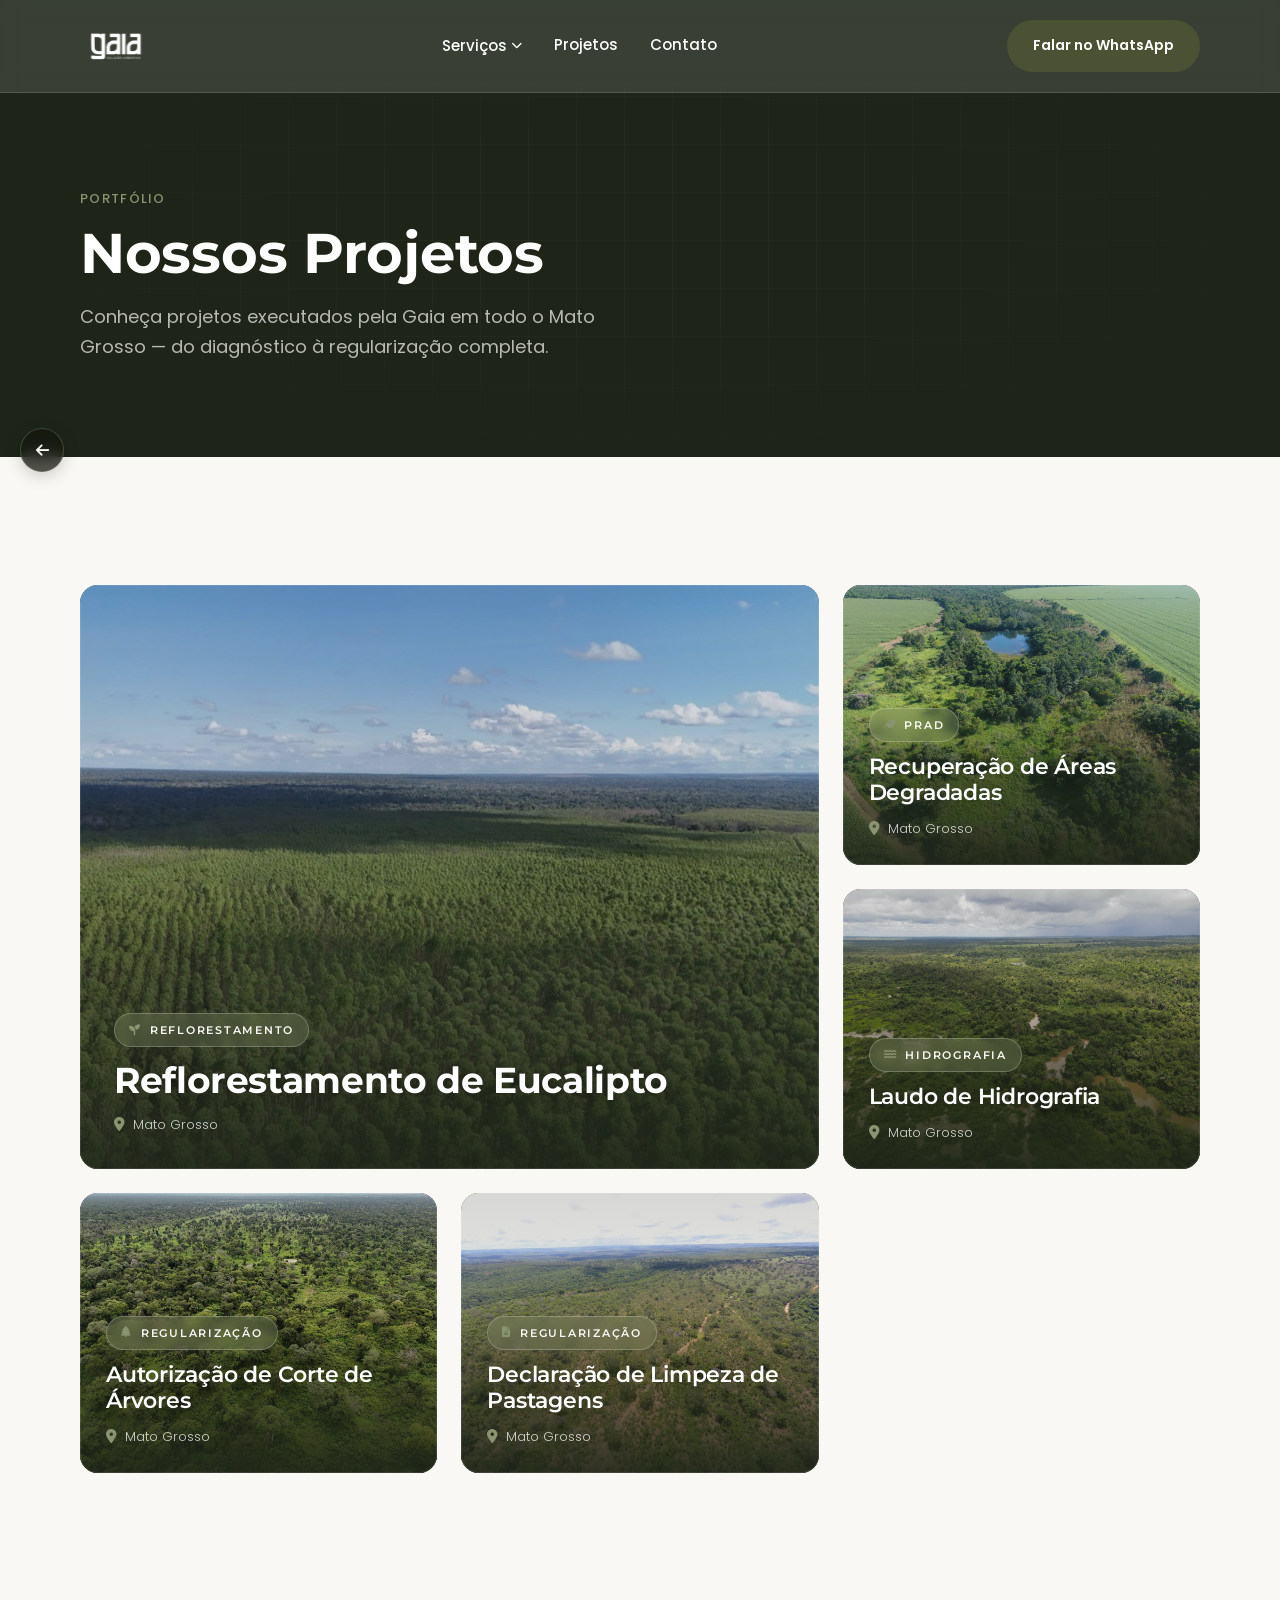
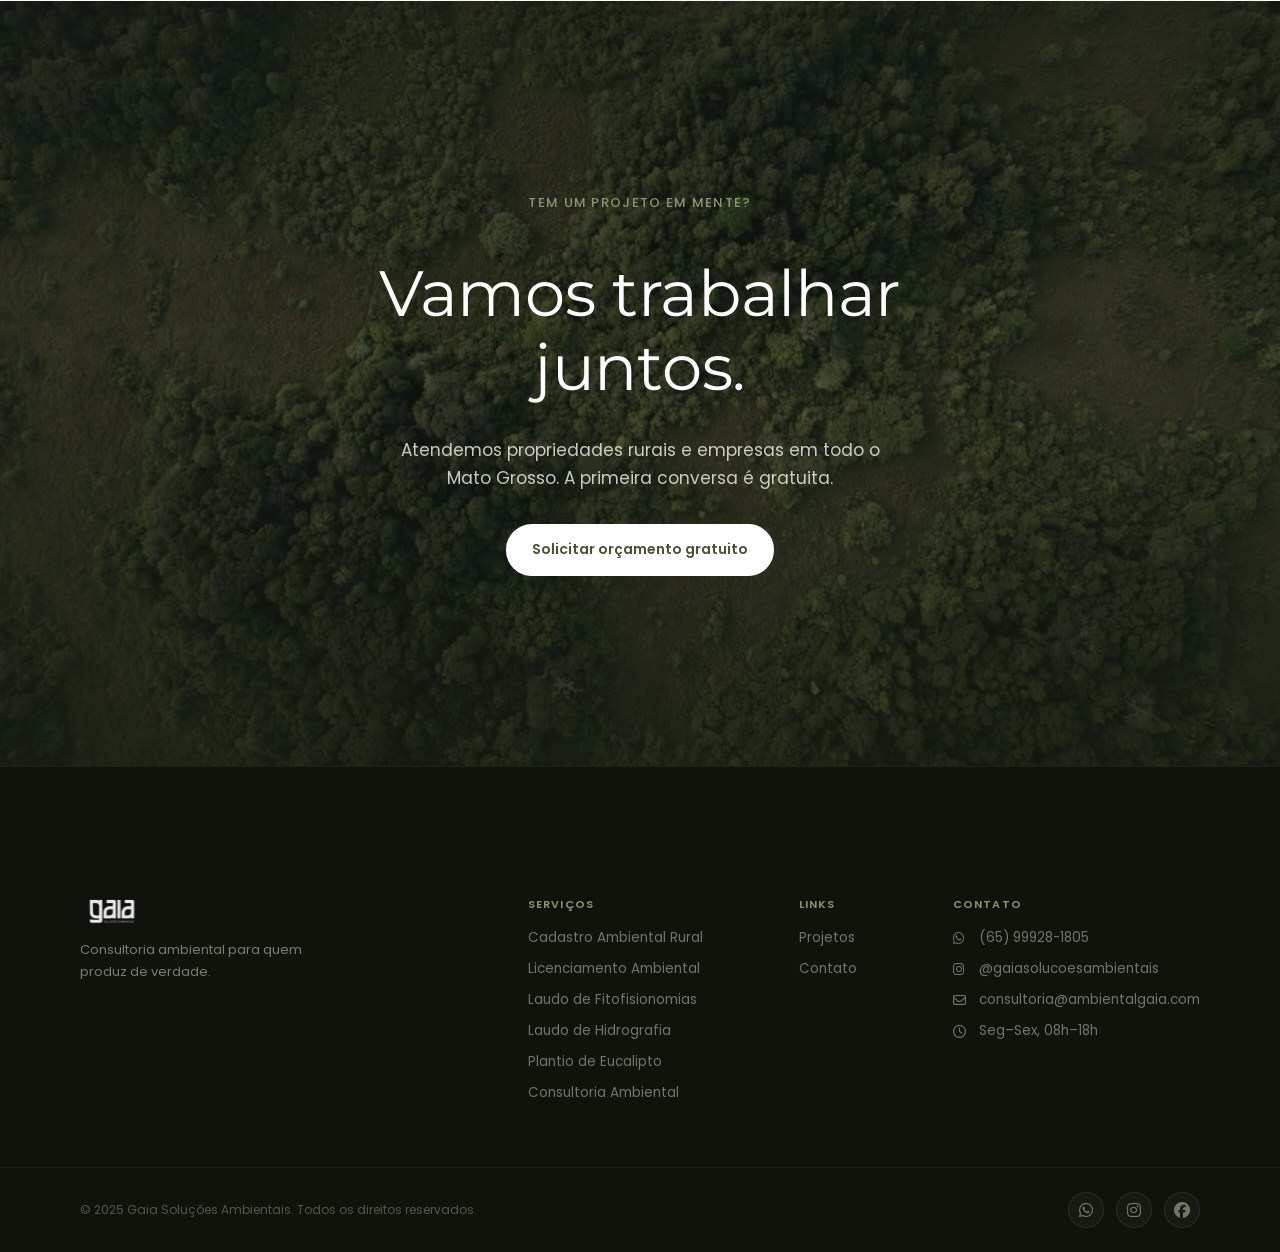
==== commit 76c75572: "Adiciona e-mail e padroniza contatos no rodapé de todas as páginas Preenche as lacunas de contato en" ====
--- a/projetos/index.html
+++ b/projetos/index.html
@@ -43,7 +43,7 @@
             </ul>
           </li>
           <li class="navbar__item"><a href="/projetos/" class="navbar__link">Projetos</a></li>
-          <li class="navbar__item"><a href="../contato/" class="navbar__link">Contato</a></li>
+          <li class="navbar__item"><a href="#contato" class="navbar__link">Contato</a></li>
         </ul>
       </nav>
       <div class="navbar__actions">
@@ -81,7 +81,7 @@
           </ul>
         </li>
         <li><a href="/projetos/" class="mobile-menu__link">Projetos</a></li>
-        <li><a href="../contato/" class="mobile-menu__link">Contato</a></li>
+        <li><a href="#contato" class="mobile-menu__link">Contato</a></li>
       </ul>
     </nav>
     <div class="mobile-menu__footer">
@@ -206,7 +206,7 @@
   </main>
 
   <!-- FOOTER -->
-  <footer class="footer">
+  <footer class="footer" id="contato">
     <div class="container footer__container">
       <div class="footer__brand">
         <img src="../Imagens/Logo/Logo Branca - Svg.svg" alt="Gaia Soluções Ambientais" class="footer__logo">
@@ -228,7 +228,7 @@
           <h4 class="footer__col-title">Links</h4>
           <ul class="footer__links">
             <li><a href="/projetos/" class="footer__link">Projetos</a></li>
-            <li><a href="../contato/" class="footer__link">Contato</a></li>
+            <li><a href="#contato" class="footer__link">Contato</a></li>
           </ul>
         </div>
         <div class="footer__col">
@@ -236,6 +236,7 @@
           <ul class="footer__links">
             <li><a href="https://wa.me/5565999281805" class="footer__link" target="_blank" rel="noopener noreferrer"><i class="fa-brands fa-whatsapp"></i> (65) 99928-1805</a></li>
             <li><a href="https://instagram.com/gaiasolucoesambientais" class="footer__link" target="_blank" rel="noopener noreferrer"><i class="fa-brands fa-instagram"></i> @gaiasolucoesambientais</a></li>
+            <li><a href="mailto:consultoria@ambientalgaia.com" class="footer__link"><i class="fa-regular fa-envelope"></i> consultoria@ambientalgaia.com</a></li>
             <li><span class="footer__link"><i class="fa-regular fa-clock"></i> Seg–Sex, 08h–18h</span></li>
           </ul>
         </div>
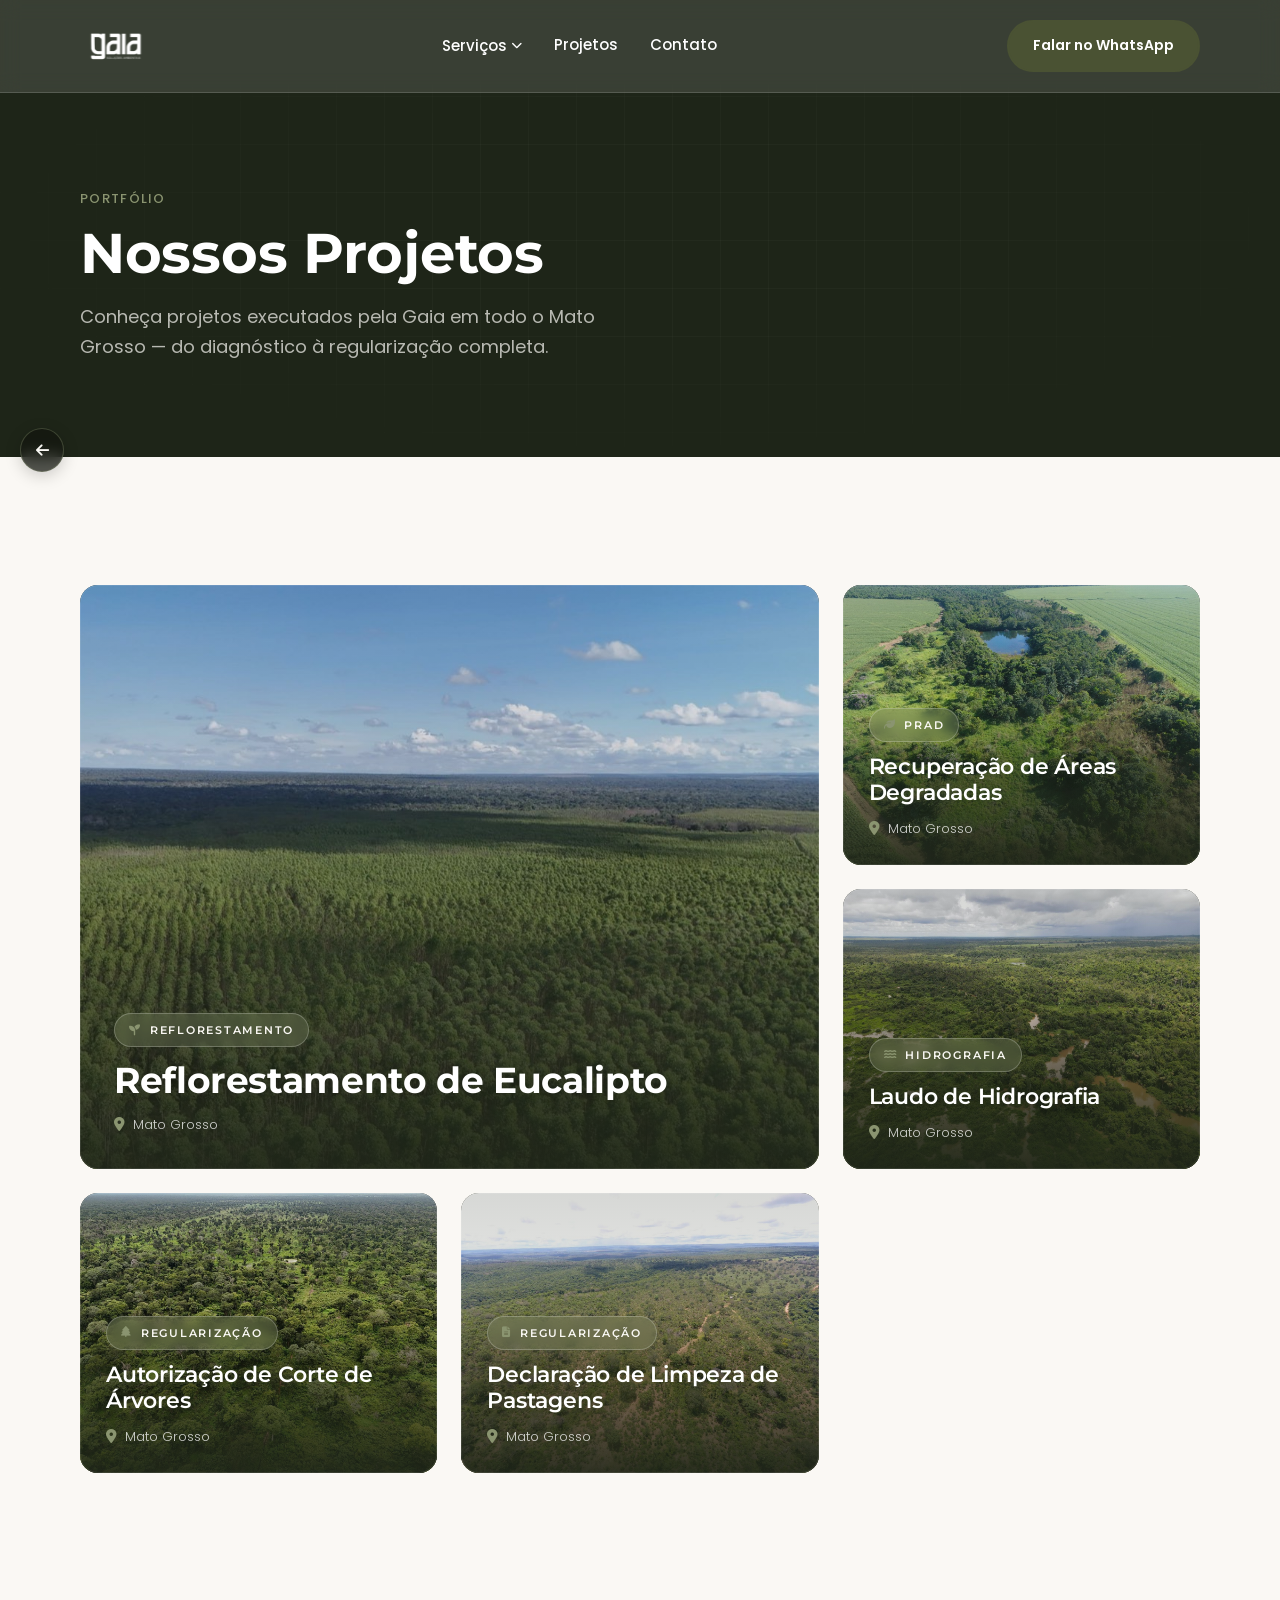
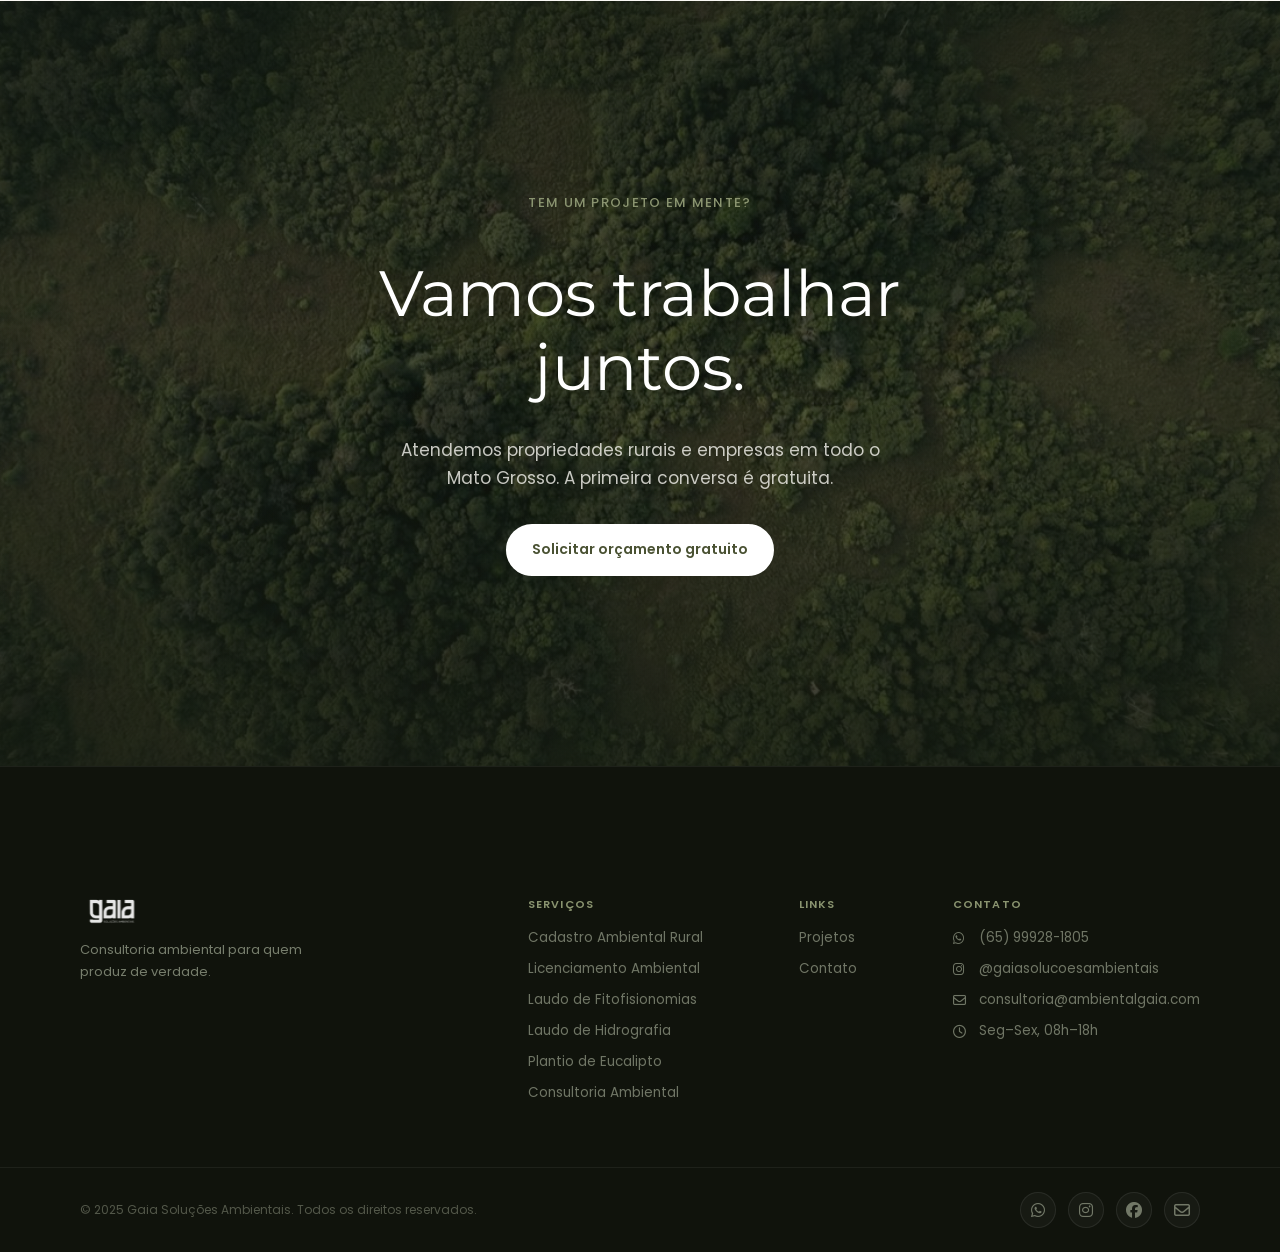
==== commit fa5d2607: "Adiciona ícone de e-mail nos ícones sociais do rodapé Inclui um link mailto ao lado dos ícones de Wh" ====
--- a/projetos/index.html
+++ b/projetos/index.html
@@ -249,6 +249,7 @@
           <a href="https://wa.me/5565999281805" class="footer__social-link" aria-label="WhatsApp" target="_blank" rel="noopener noreferrer"><i class="fa-brands fa-whatsapp"></i></a>
           <a href="https://instagram.com/gaiasolucoesambientais" class="footer__social-link" aria-label="Instagram" target="_blank" rel="noopener noreferrer"><i class="fa-brands fa-instagram"></i></a>
           <a href="https://facebook.com/gaiasolucoesambientais" class="footer__social-link" aria-label="Facebook" target="_blank" rel="noopener noreferrer"><i class="fa-brands fa-facebook"></i></a>
+          <a href="mailto:consultoria@ambientalgaia.com" class="footer__social-link" aria-label="E-mail"><i class="fa-regular fa-envelope"></i></a>
         </div>
       </div>
     </div>
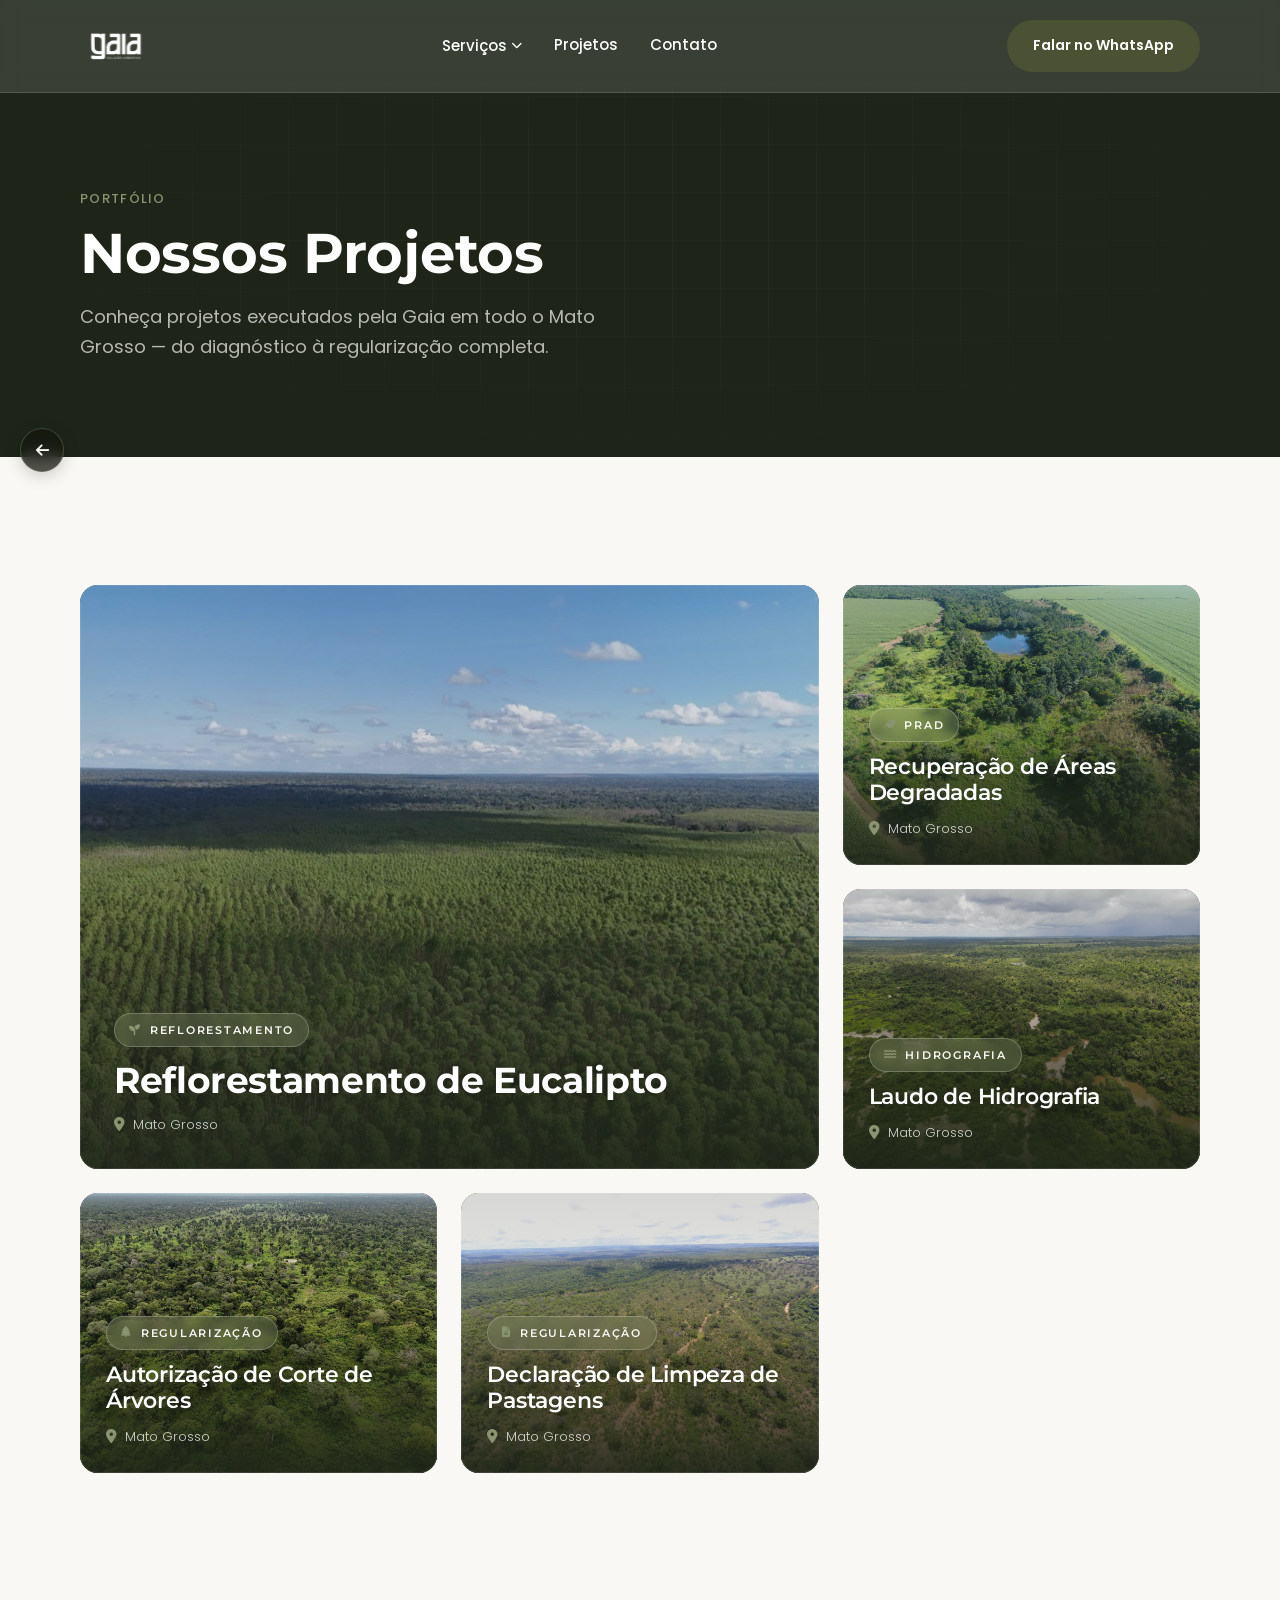
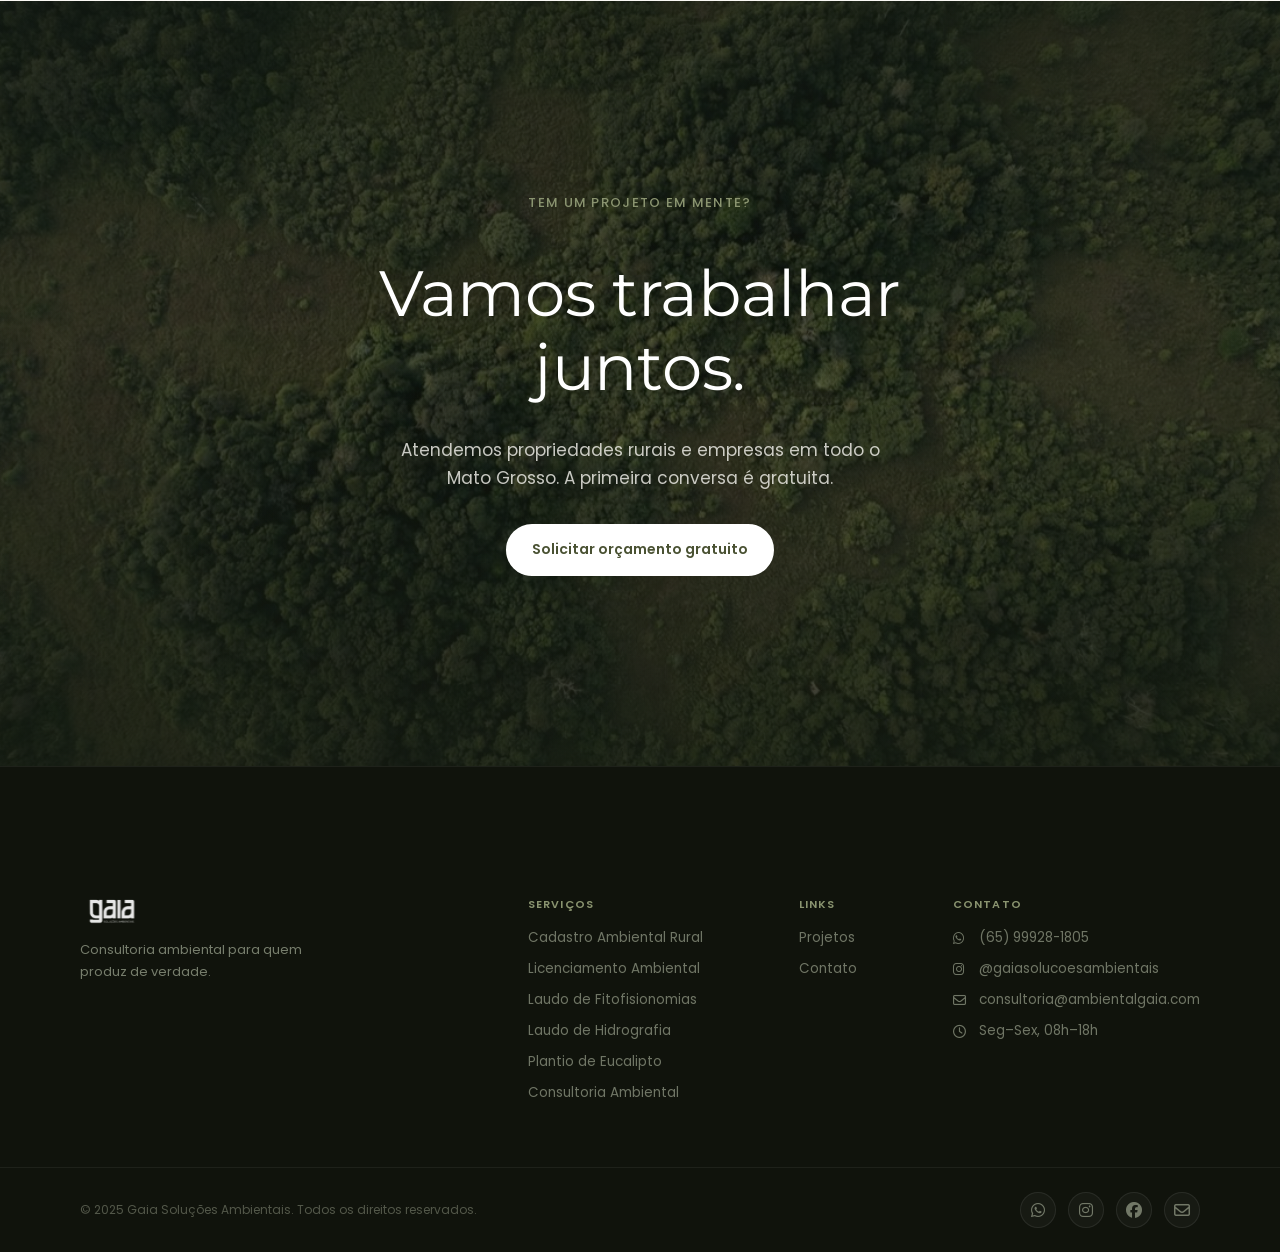
==== commit c9962ed3: "Adiciona Microsoft Clarity nas 7 paginas Gravacao de sessao e mapa de calor. Autorizado pelo Lelo.  " ====
--- a/projetos/index.html
+++ b/projetos/index.html
@@ -16,6 +16,18 @@
   <link rel="stylesheet" href="../Css/responsivo.css">
   <link rel="stylesheet" href="projeto.css">
   <link rel="icon" href="../Imagens/Logo/favicon.png" type="image/png">
+
+  <!-- Microsoft Clarity (09/09/2026): gravação de sessão e mapa de calor, pra
+       ver o que o visitante faz na página. Usa cookie, então precisa estar
+       citado na política de privacidade. Mascaramento em "Equilibrado" no
+       painel: nada que o visitante digitar é gravado. Autorizado pelo Lelo. -->
+  <script type="text/javascript">
+    (function(c,l,a,r,i,t,y){
+        c[a]=c[a]||function(){(c[a].q=c[a].q||[]).push(arguments)};
+        t=l.createElement(r);t.async=1;t.src="https://www.clarity.ms/tag/"+i;
+        y=l.getElementsByTagName(r)[0];y.parentNode.insertBefore(t,y);
+    })(window, document, "clarity", "script", "yfhu4c31se");
+  </script>
 </head>
 <body>
 
